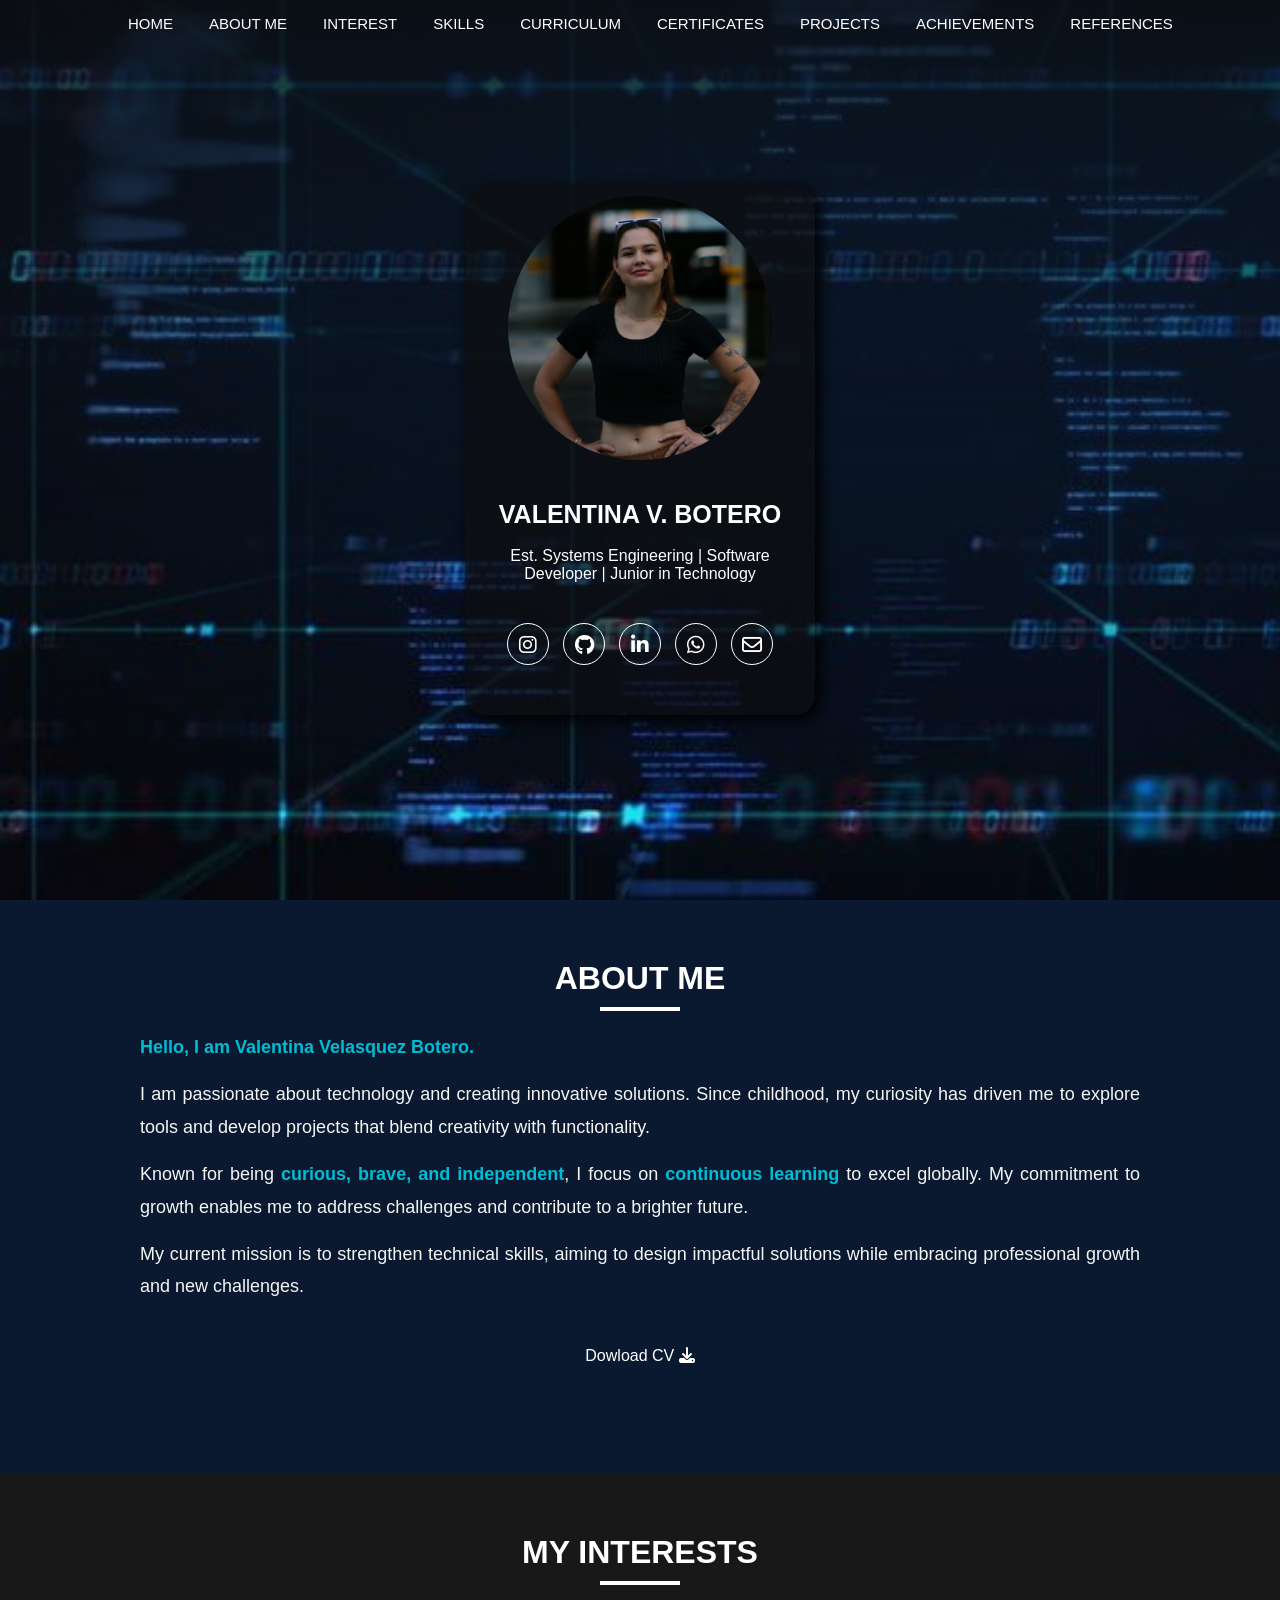
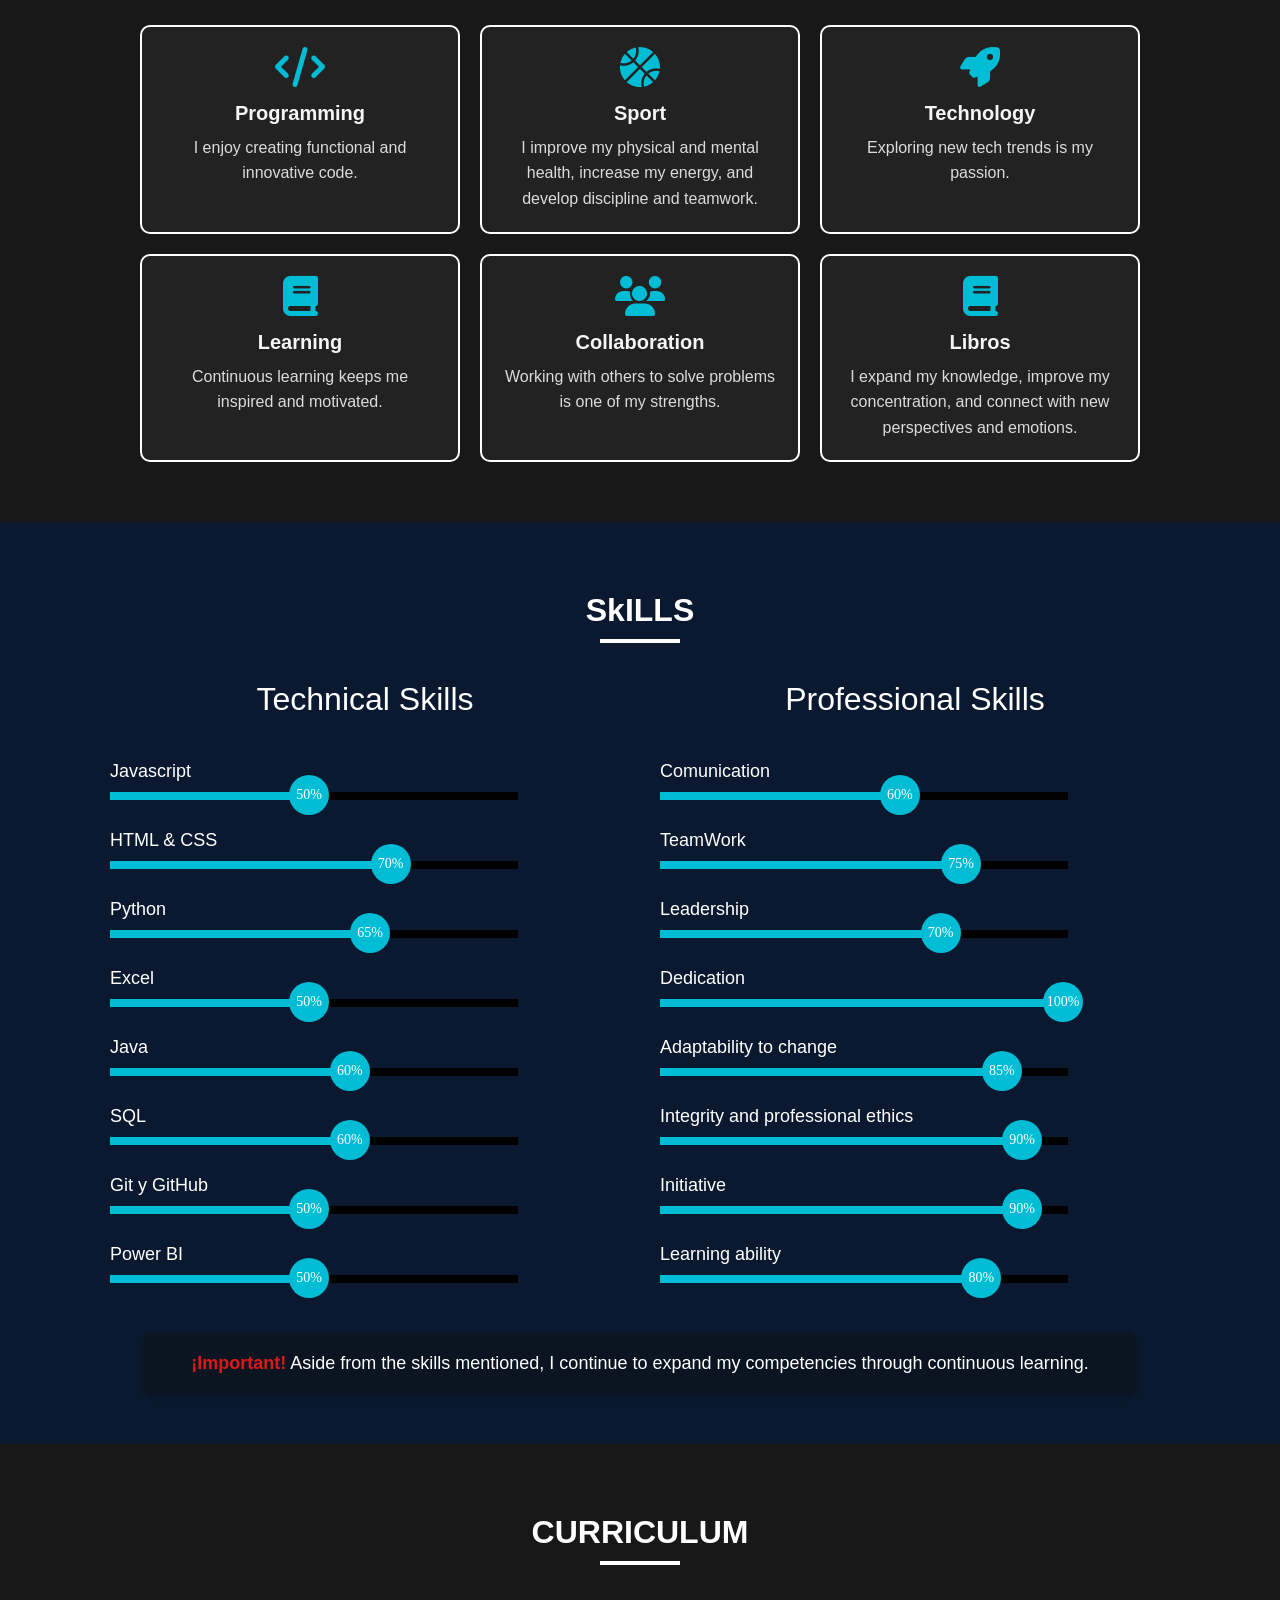
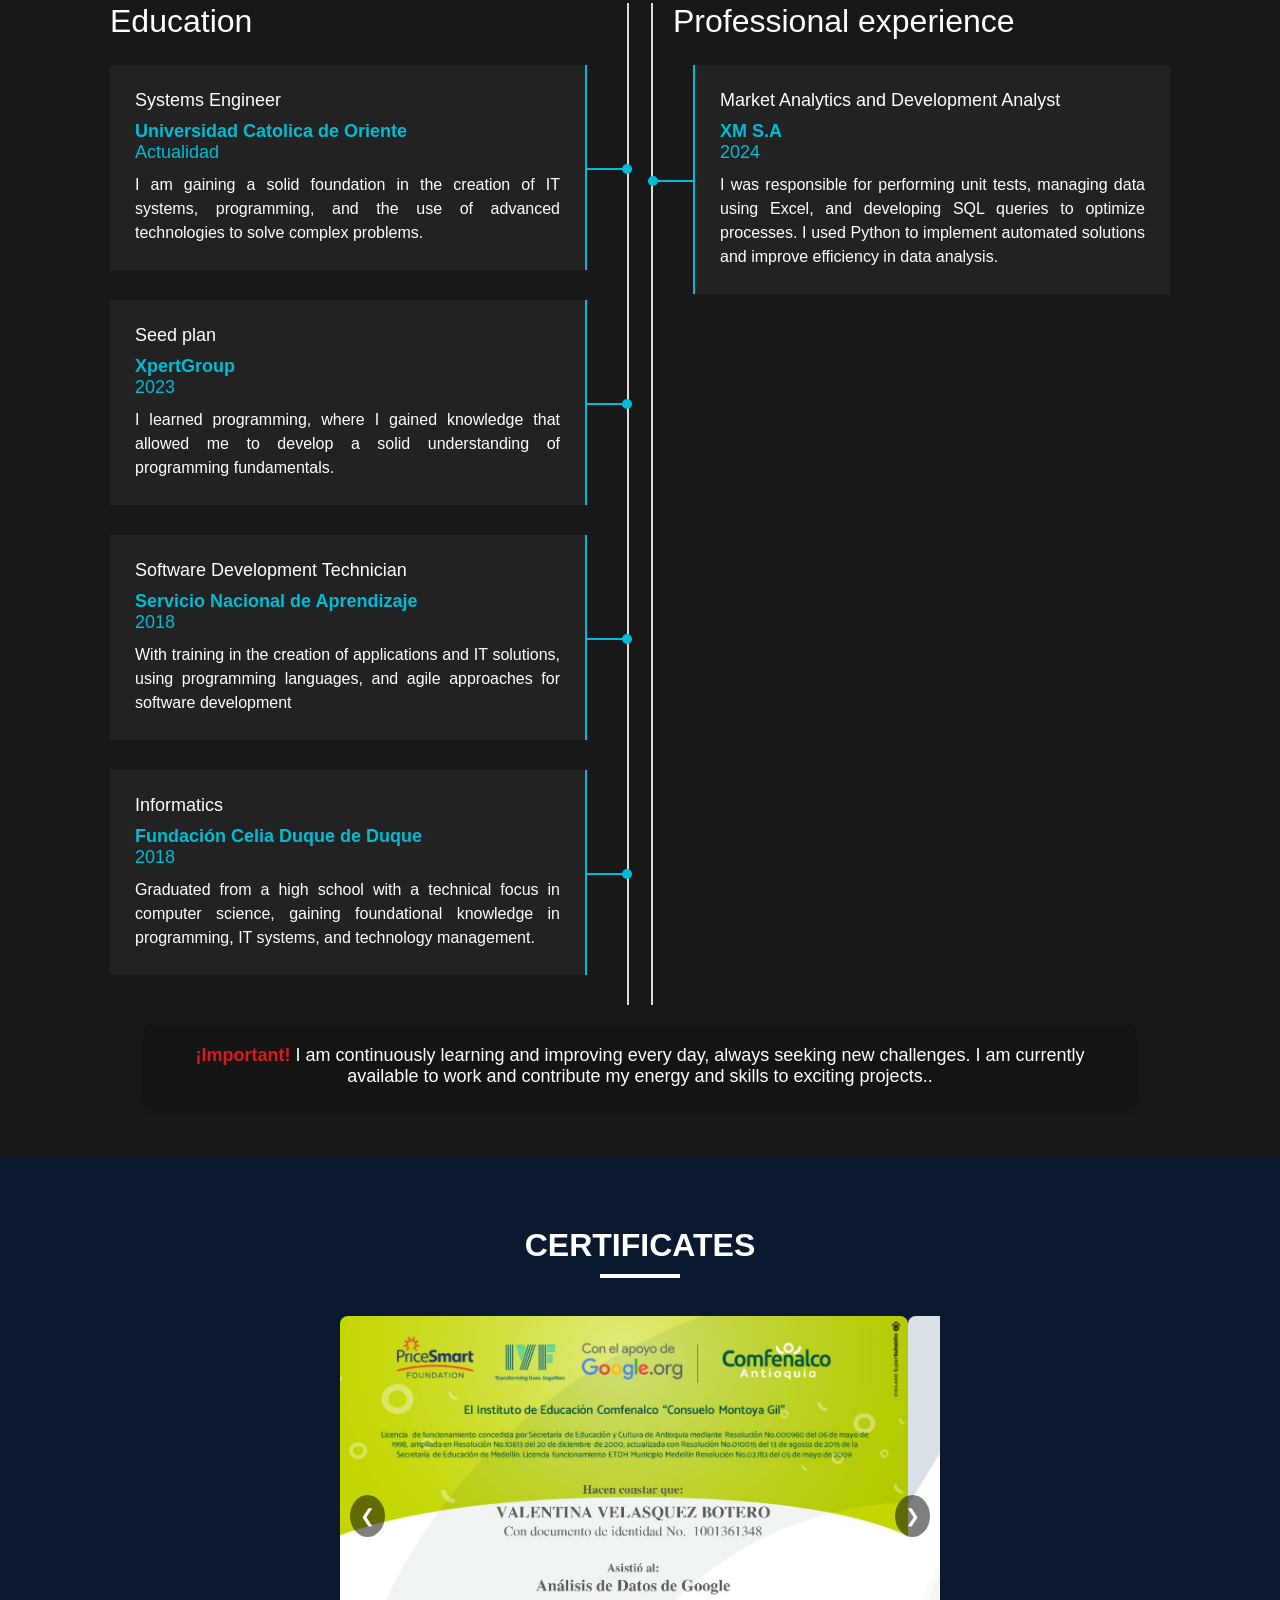
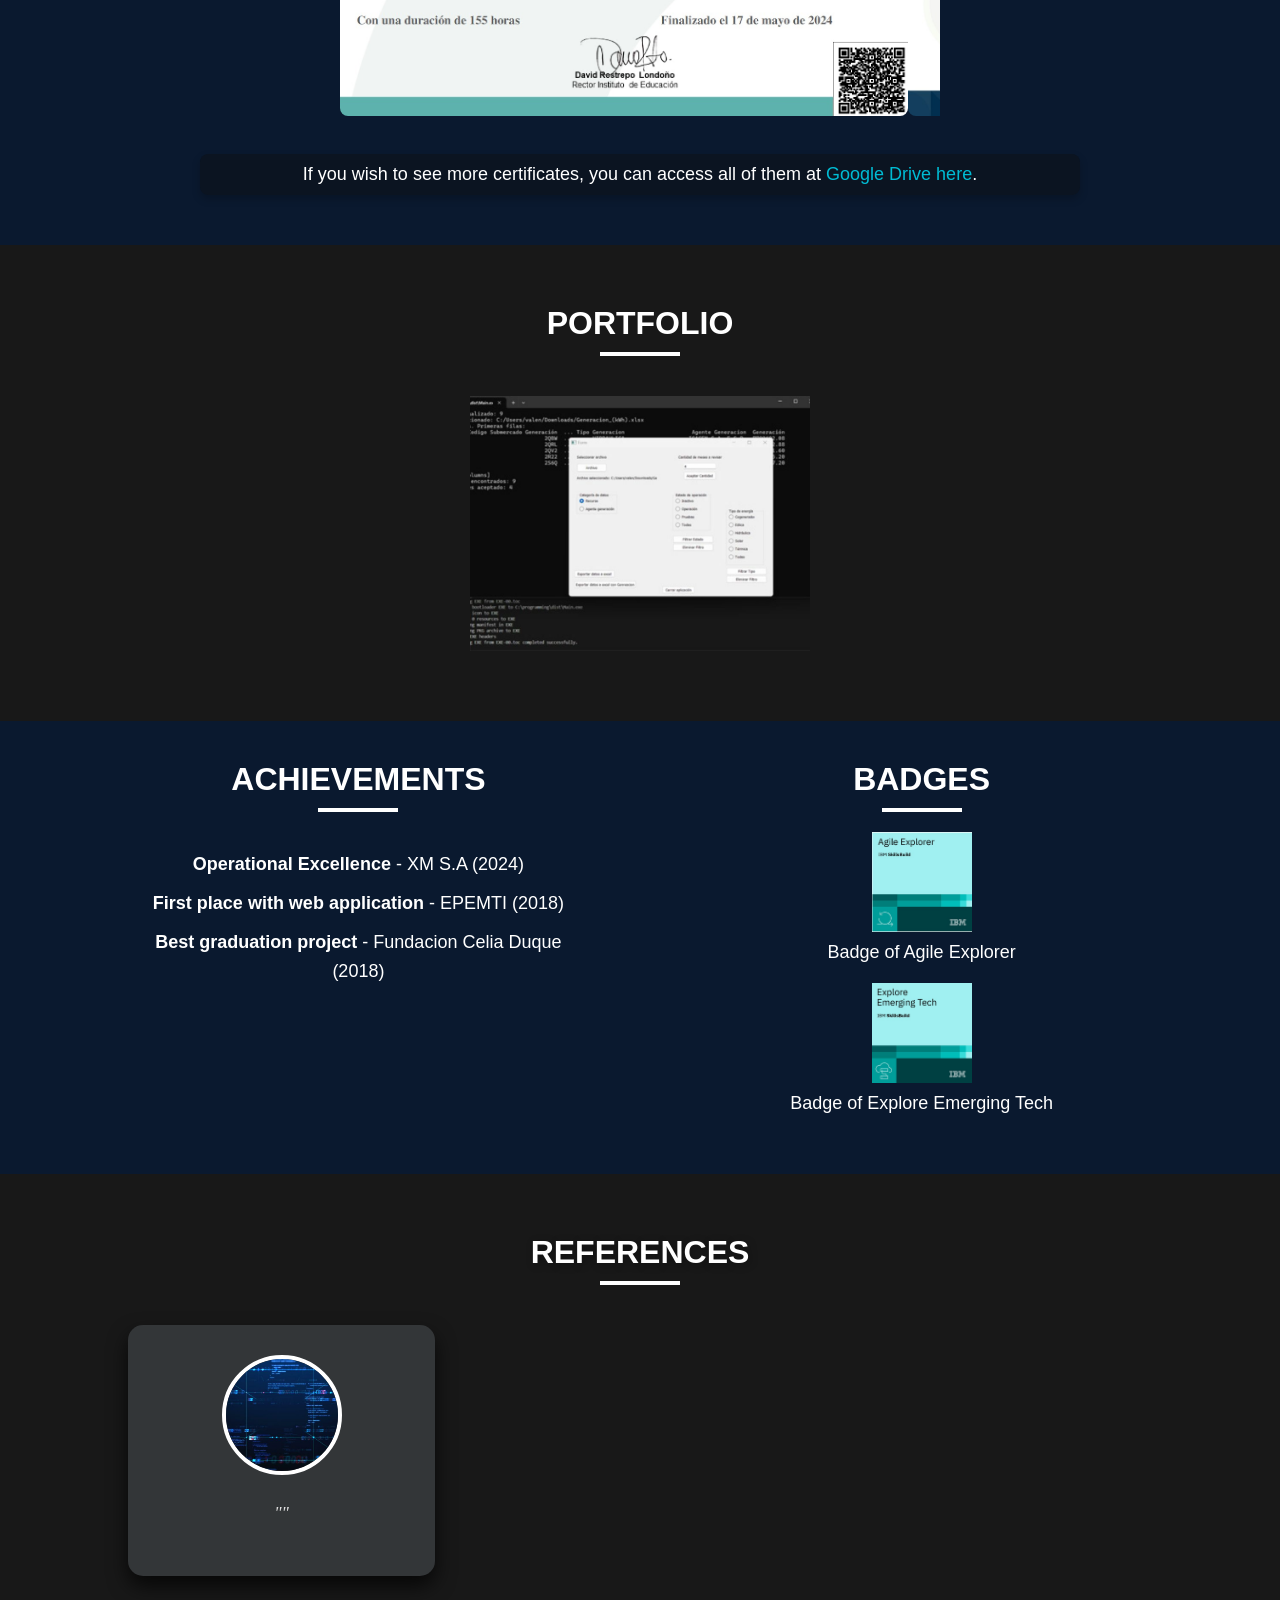
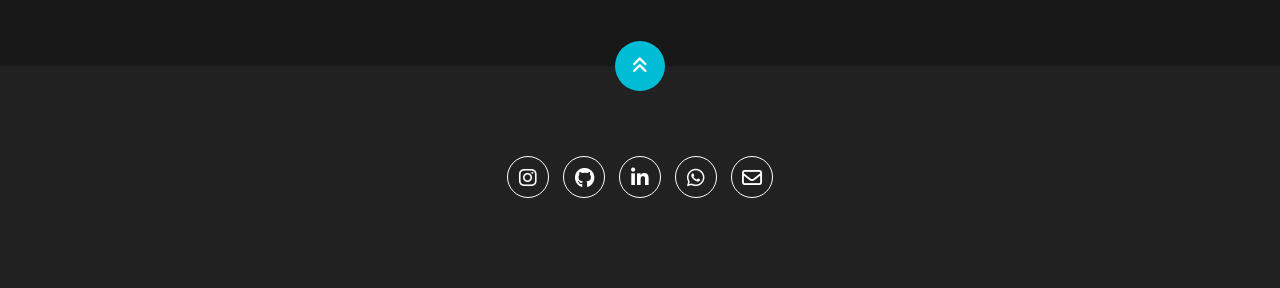
==== index.html @ f3084fe8 "Primer Portafolio" ====
<!DOCTYPE html>
<html lang="es">
<head>
    <meta charset="UTF-8">
    <meta http-equiv="X-UA-Compatible" content="IE=edge">
    <meta name="viewport" content="width=device-width, initial-scale=1.0">
    <link rel="stylesheet" href="https://cdnjs.cloudflare.com/ajax/libs/font-awesome/6.1.2/css/all.min.css" integrity="sha512-1sCRPdkRXhBV2PBLUdRb4tMg1w2YPf37qatUFeS7zlBy7jJI8Lf4VHwWfZZfpXtYSLy85pkm9GaYVYMfw5BC1A==" crossorigin="anonymous" referrerpolicy="no-referrer" />
    <title>Professional Portfolio</title>
    <link rel="icon" href="./img/icon.svg" type="image/x-icon">
    <link rel="stylesheet" href="estilo.css">
</head>
<body>
<!------------------------------------------------------------------------------------------>
<!-- MENU -->
    <div class="contenedor-header">
        <header>
            <nav id="nav">
                <ul>
                    <li><a href="#inicio" onclick="seleccionar()">HOME</a></li>
                    <li><a href="#sobremi" onclick="seleccionar()">ABOUT ME</a></li>
                    <li><a href="#intereses" onclick="seleccionar()">INTEREST</a></li>
                    <li><a href="#skills" onclick="seleccionar()">SKILLS</a></li>
                    <li><a href="#curriculum" onclick="seleccionar()">CURRICULUM</a></li>
                    <li><a href="#certificados" onclick="seleccionar()">CERTIFICATES</a></li>
                    <li><a href="#portfolio" onclick="seleccionar()">PROJECTS</a></li>
                    <li><a href="#logros" onclick="seleccionar()">ACHIEVEMENTS</a></li>
                    <li><a href="#referencias" onclick="seleccionar()">REFERENCES</a></li>
                </ul>
            </nav>
            <div class="nav-responsive" onclick="mostrarOcultarMenu()">
                <i class="fa-solid fa-bars"></i>
            </div>
        </header>
    </div>

<!---------------------------------------------------------------------------------------------->
    <!-- SECCION INICIO -->
    <section id="inicio" class="inicio">
        <div class="contenido-banner">
            <div class="contenedor-img">
                <img src="img/me.png" alt="">
            </div>
            <h1>VALENTINA V. BOTERO</h1>
            <br>
            <h2>Est. Systems Engineering | Software Developer | Junior in Technology</h2>
            <div class="redes">
                <a href="https://www.instagram.com/velasquezbotero4/"><i class="fa-brands fa-instagram"></i></a>
                <a href="https://github.com/valenbotero14"><i class="fa-brands fa-github"></i></a>
                <a href="https://www.linkedin.com/in/valentina-velasquez-botero-35636622a/"><i class="fa-brands fa-linkedin-in"></i></a>
                <a href="https://wa.me/573176759606?text=Hola,Tuuu."><i class="fa-brands fa-whatsapp"></i></a>
                <a href="https://mail.google.com/mail/?view=cm&fs=1&to=valentinavelazquez172@gmail.com"><i class="fa-regular fa-envelope"></i></a>
            </div>
        </div>
    </section>
<!-------------------------------------------------------------------------------------------------------------->
    <!-- SECCION SOBRE MI -->
    <section id="sobremi" class="sobremi">
        <div class="contenido-seccion">
            <h2>ABOUT ME</h2>
            <p><strong>Hello, I am Valentina Velasquez Botero.</strong></p>
            <p>
                I am passionate about technology and creating innovative solutions. Since childhood, my curiosity has driven me to explore tools and develop projects that blend creativity with functionality.
            </p>
            <p>
                Known for being <strong>curious, brave, and independent</strong>, I focus on <strong>continuous learning</strong> to excel globally. My commitment to growth enables me to address challenges and contribute to a brighter future.
            </p>
            <p>
                My current mission is to strengthen technical skills, aiming to design impactful solutions while embracing professional growth and new challenges.
            </p>
        </div>
        <br>
        <button onclick="downloadCV()">
            Dowload CV <i class="fa-solid fa-download"></i>
            <span class="overlay"></span>
        </button>
        </div>
    </section>
<!--------------------------------------------------------------------------------------------------->
<!-- SESION INTERESES -->

<section id="intereses" class="intereses">
    <div class="contenido-seccion">
        <h2>MY INTERESTS</h2>
        <div class="intereses-grid">
            <div class="interes">
                <i class="fa-solid fa-code"></i>
                <h3>Programming</h3>
                <p>I enjoy creating functional and innovative code.</p>
            </div>
            <div class="interes">
                <i class="fa-solid fa-basketball"></i>
                <h3>Sport</h3>
                <p>I improve my physical and mental health, increase my energy, and develop discipline and teamwork.</p>
            </div>
            <div class="interes">
                <i class="fa-solid fa-rocket"></i>
                <h3>Technology</h3>
                <p>Exploring new tech trends is my passion.</p>
            </div>
            <div class="interes">
                <i class="fa-solid fa-book"></i>
                <h3>Learning</h3>
                <p>Continuous learning keeps me inspired and motivated.</p>
            </div>
            <div class="interes">
                <i class="fa-solid fa-users"></i>
                <h3>Collaboration</h3>
                <p>Working with others to solve problems is one of my strengths.</p>
            </div>
            <div class="interes">
                <i class="fa-solid fa-book"></i>
                <h3>Libros</h3>
                <p>I expand my knowledge, improve my concentration, and connect with new perspectives and emotions.</p>
            </div>
        </div>
    </div>
</section>
<!--------------------------------------------------------------------------------------------------------->
    <!-- SECCION SKILLS -->
    <section class="skills" id="skills">
        <div class="contenido-seccion">
            <h2>SkILLS</h2>
            <div class="fila">
                <!-- Technical Skill -->
                <div class="col">
                    <br>
                    <h3>Technical Skills</h3>
                    <br>
                    <div class="skill">
                        <span>Javascript</span>
                        <div class="barra-skill">
                            <div class="progreso">
                                <span>50%</span>
                            </div>
                        </div>
                    </div>
                    <div class="skill">
                        <span>HTML & CSS</span>
                        <div class="barra-skill">
                            <div class="progreso">
                                <span>70%</span>
                            </div>
                        </div>
                    </div>
                    <div class="skill">
                        <span>Python</span>
                        <div class="barra-skill">
                            <div class="progreso">
                                <span>65%</span>
                            </div>
                        </div>
                    </div>
                    <div class="skill">
                        <span>Excel</span>
                        <div class="barra-skill">
                            <div class="progreso">
                                <span>50%</span>
                            </div>
                        </div>
                    </div>
                    <div class="skill">
                        <span>Java</span>
                        <div class="barra-skill">
                            <div class="progreso">
                                <span>60%</span>
                            </div>
                        </div>
                    </div>
                    <div class="skill">
                        <span>SQL</span>
                        <div class="barra-skill">
                            <div class="progreso">
                                <span>60%</span>
                            </div>
                        </div>
                    </div>
                    <div class="skill">
                        <span>Git y GitHub</span>
                        <div class="barra-skill">
                            <div class="progreso">
                                <span>50%</span>
                            </div>
                        </div>
                    </div>
                    <div class="skill">
                        <span>Power BI</span>
                        <div class="barra-skill">
                            <div class="progreso">
                                <span>50%</span>
                            </div>
                        </div>
                    </div>
                </div>

<!----------------------------------------------------------------------------------------->
                <!-- Professional Skills -->
                <div class="col">
                    <br>
                    <h3>Professional Skills</h3>
                    <br>
                    <div class="skill">
                        <span>Comunication</span>
                        <div class="barra-skill">
                            <div class="progreso">
                                <span>60%</span>
                            </div>
                        </div>
                    </div>
                    <div class="skill">
                        <span>TeamWork</span>
                        <div class="barra-skill">
                            <div class="progreso">
                                <span>75%</span>
                            </div>
                        </div>
                    </div>
                    <div class="skill">
                        <span>Leadership</span>
                        <div class="barra-skill">
                            <div class="progreso">
                                <span>70%</span>
                            </div>
                        </div>
                    </div>
                    <div class="skill">
                        <span>Dedication</span>
                        <div class="barra-skill">
                            <div class="progreso">
                                <span>100%</span>
                            </div>
                        </div>
                    </div>
                    <div class="skill">
                        <span>Adaptability to change</span>
                        <div class="barra-skill">
                            <div class="progreso">
                                <span>85%</span>
                            </div>
                        </div>
                    </div>
                    <div class="skill">
                        <span>Integrity and professional ethics</span>
                        <div class="barra-skill">
                            <div class="progreso">
                                <span>90%</span>
                            </div>
                        </div>
                    </div>
                    <div class="skill">
                        <span>Initiative</span>
                        <div class="barra-skill">
                            <div class="progreso">
                                <span>90%</span>
                            </div>
                        </div>
                    </div>
                    <div class="skill">
                        <span>Learning ability</span>
                        <div class="barra-skill">
                            <div class="progreso">
                                <span>80%</span>
                            </div>
                        </div>
                    </div>
                </div>
            </div>
        </div>
        <!-- Nota adicional -->
                    <div class="nota-adicional">
                        <p><strong style="color: rgb(218, 26, 26);">¡Important!</strong> Aside from the skills mentioned, I continue to expand my competencies through continuous learning.</p>
                    </div>
    </section>
<!--------------------------------------------------------------------------------------------------------------------------------->
    <!-- SECCION CURRICULUM -->
    <section id="curriculum" class="curriculum">
        <div class="contenido-seccion">
            <h2>CURRICULUM</h2>
            <br>
            <div class="fila">
                <div class="col izquierda">
                    <h3>Education</h3>
                    <div class="item izq">
                        <h4>Systems Engineer</h4>
                        <span class="casa">Universidad Catolica de Oriente</span>
                        <span class="fecha">Actualidad</span>
                        <p>I am gaining a solid foundation in the creation of IT systems, programming, and the use of advanced technologies to solve complex problems.</p>
                        <div class="conectori">
                            <div class="circuloi"></div>
                        </div>
                    </div>
                    <div class="item izq">
                        <h4>Seed plan</h4>
                        <span class="casa">XpertGroup</span>
                        <span class="fecha">2023</span>
                        <p>I learned programming, where I gained knowledge that allowed me to develop a solid understanding of programming fundamentals.</p>
                        <div class="conectori">
                            <div class="circuloi"></div>
                        </div>
                    </div>
                    <div class="item izq">
                        <h4>Software Development Technician</h4>
                        <span class="casa">Servicio Nacional de Aprendizaje</span>
                        <span class="fecha">2018</span>
                        <p>With training in the creation of applications and IT solutions, using programming languages, and agile approaches for software development</p>
                        <div class="conectori">
                            <div class="circuloi"></div>
                        </div>
                    </div>
                    <div class="item izq">
                        <h4>Informatics</h4>
                        <span class="casa">Fundación Celia Duque de Duque</span>
                        <span class="fecha">2018</span>
                        <p>Graduated from a high school with a technical focus in computer science, gaining foundational knowledge in programming, IT systems, and technology management.</p>
                        <div class="conectori">
                            <div class="circuloi"></div>
                        </div>
                    </div>
                </div>
<!--------------------------------------------------------------------------------------------------->
                <div class="col derecha">
                    <h3>Professional experience</h3>
                    <div class="item der">
                        <h4>Market Analytics and Development Analyst</h4>
                        <span class="casa">XM S.A</span>
                        <span class="fecha">2024</span>
                        <p>I was responsible for performing unit tests, managing data using Excel, and developing SQL queries to optimize processes. I used Python to implement automated solutions and improve efficiency in data analysis.</p>
                        <div class="conectord">
                            <div class="circulod"></div>
                        </div>
                    </div>
                    </div>
                </div>
            </div>
        </div>
        <div class="nota-adicional">
            <p><strong style="color: rgb(218, 26, 26);">¡Important!</strong> I am continuously learning and improving every day, always seeking new challenges. I am currently available to work and contribute my energy and skills to exciting projects..</p>
        </div>
    </section>
<!--------------------------------------------------------------------------------------------------------->
    <!-- SECCION CERTIFICATES-->
    <section id="certificados" class="certificados">
        <div class="contenido-seccion">
            <h2>CERTIFICATES</h2>
            <br>
            <div class="carrusel">
            <div class="imagenes">
                <img src="./certificates/certificado1.jpg" alt="Certificado 1" class="modal-trigger">
                <img src="./certificates/certificado10.jpg" alt="Certificado 2" class="modal-trigger">
                <img src="./certificates/certificado11.jpg" alt="Certificado 3" class="modal-trigger">
                <img src="./certificates/certificado12.jpg" alt="Certificado 4" class="modal-trigger">
                <img src="./certificates/certificado13.jpg" alt="Certificado 5" class="modal-trigger">
                <img src="./certificates/certificado14.jpg" alt="Certificado 6" class="modal-trigger">
                <img src="./certificates/certificado15.jpg" alt="Certificado 7" class="modal-trigger">
                <img src="./certificates/certificado16.jpg" alt="Certificado 8" class="modal-trigger">
                <img src="./certificates/certificado17.jpg" alt="Certificado 9" class="modal-trigger">
                <img src="./certificates/certificado18.jpg" alt="Certificado 10" class="modal-trigger">
                <img src="./certificates/certificado19.jpg" alt="Certificado 11" class="modal-trigger">
                <img src="./certificates/certificado20.jpg" alt="Certificado 12" class="modal-trigger">
                <img src="./certificates/certificado21.jpg" alt="Certificado 13" class="modal-trigger">
                <img src="./certificates/certificado23.jpg" alt="Certificado 14" class="modal-trigger">
                <img src="./certificates/certificado24.jpg" alt="Certificado 15" class="modal-trigger">
                <img src="./certificates/certificado25.jpg" alt="Certificado 16" class="modal-trigger">
                <img src="./certificates/certificado3.jpg" alt="Certificado 17" class="modal-trigger">
                <img src="./certificates/certificado34.jpg" alt="Certificado 18" class="modal-trigger">
                <img src="./certificates/certificado35.jpg" alt="Certificado 19" class="modal-trigger">
                <img src="./certificates/certificado36.jpg" alt="Certificado 20" class="modal-trigger">
                <img src="./certificates/certificado37.jpg" alt="Certificado 21" class="modal-trigger">
                <img src="./certificates/certificado38.jpg" alt="Certificado 22" class="modal-trigger">
                <img src="./certificates/certificado39.jpg" alt="Certificado 23" class="modal-trigger">
                <img src="./certificates/certificado40.jpg" alt="Certificado 24" class="modal-trigger">
                <img src="./certificates/certificado41.jpg" alt="Certificado 25" class="modal-trigger">
                <img src="./certificates/certificado42.jpg" alt="Certificado 26" class="modal-trigger">
                <img src="./certificates/certificado43.jpg" alt="Certificado 27" class="modal-trigger">
                <img src="./certificates/certificado44.jpg" alt="Certificado 28" class="modal-trigger">
                <img src="./certificates/certificado45.jpg" alt="Certificado 29" class="modal-trigger">
                <img src="./certificates/certificado46.jpg" alt="Certificado 30" class="modal-trigger">
            </div>
            <button class="prev">&#10094;</button>
            <button class="next">&#10095;</button>
            </div>
            <br>
            <!-- Nota adicional con enlace a OneDrive -->
                <p class="nota-adicional">
                    If you wish to see more certificates, you can access all of them at <a href="https://drive.google.com/drive/folders/1KzS3HnXKfmnEUpic2mvKahpuQXOpmr8-?usp=drive_link" target="_blank">Google Drive here</a>.
                </p>

        </section>

        <div id="modal" class="modal">
            <span id="close-btn" class="close-btn">&#10005;</span>
            <img id="modal-img" src="" alt="Imagen ampliada">
        </div>
        </section>
<!------------------------------------------------------------------------------------------------------>
<!-- SECCION PORTFOLIO -->
<section id="portfolio" class="portfolio">
    <div class="contenido-seccion">
        <h2>PORTFOLIO</h2>
        <div class="galeria">
            <div class="proyecto">
                <img src="./img/imagen1.jpg" alt="">
                <div class="overlay">
                    <h3>Technical test</h3><br>
                    <p>I used various tools to achieve optimal results.</p>
                    <br>
                    <div class="enlace">
                        <a href="https://github.com/valenbotero14/Prueba-Tecnica" target="_blank">
                            <i class="fa fa-code"></i>
                        </a>
                    </div>
                </div>
            </div>
        </div>
    </div>
</section>
<!--------------------------------------------------------------------------------------------------->
    <!-- SECCION LOGROS-->
    <section id="logros" class="logros">
            <div class="logros-container">
                <!-- Columna de logros -->
                <div class="logros-lista">
                    <h2>ACHIEVEMENTS</h2><br>
                    <ul>
                        <li><strong>Operational Excellence</strong> - XM S.A (2024)</li>
                        <li><strong>First place with web application</strong> - EPEMTI (2018)</li>
                        <li><strong>Best graduation project</strong> - Fundacion Celia Duque (2018)</li>
                    </ul>
                </div>
                <!-- Columna de insignias -->
                <div class="insignias">
                    <h2>BADGES</h2>
                    <div class="insignia">
                        <img src="./badges/imagen1.jpg" alt="Insignia 1">
                        <p>Badge of Agile Explorer</p>
                    </div>
                    <div class="insignia">
                        <img src="./badges/imagen2.jpg" alt="Insignia 2">
                        <p>Badge of Explore Emerging Tech</p>
                    </div>
                </div>
            </div>
    </section>
<!----------------------------------------------------------------------------------------->
<!----SECCION REFERENCIAS-->
<section id="referencias" class="referencias">
    <div class="referencias-container">
        <h2>REFERENCES</h2>
        <div class="referencias-lista">
            <div class="referencia">
                <img src="./img/fondo.jpg" alt="Foto de Referencia 1">
                <blockquote>
                    ""
                </blockquote>
                <p class="nombre"></p>
                <p class="cargo"></p>
            </div>
        </div>
    </div>
</section>
<!----------------------------------------------->
<!--SECCION FOOTER-->

<footer>
    <a href="#inicio" class="arriba">
        <i class="fa-solid fa-angles-up"></i>
    </a>
    <div class="redes">
        <a href="https://www.instagram.com/velasquezbotero4/"><i class="fa-brands fa-instagram"></i></a>
        <a href="https://github.com/valenbotero14"><i class="fa-brands fa-github"></i></a>
        <a href="https://www.linkedin.com/in/valentina-velasquez-botero-35636622a/"><i class="fa-brands fa-linkedin-in"></i></a>
        <a href="https://wa.me/573176759606?text=Hola,Tuuu."><i class="fa-brands fa-whatsapp"></i></a>
        <a href="https://mail.google.com/mail/?view=cm&fs=1&to=valentinavelazquez172@gmail.com"><i class="fa-regular fa-envelope"></i></a>
    </div>
</footer>

    <script src="script.js"></script>
</body>
</html>
---- estilo.css ----
*{
    box-sizing: border-box;
    margin: 0;
    padding: 0;
}
html{
    scroll-behavior: smooth;
}

/*--------------------------------------------------------------*/
/* MENU */

.contenedor-header {
    width: 100%;
    top: 0;
    left: 0;
    z-index: 99;
    font-family: 'Montserrat', sans-serif;
    font-size: 15px;
    position: fixed;
    background: rgba(244, 243, 243, 0);
    color: #fff;
    transition: background 0.3s;
}

.contenedor-header.scrolled {
    background: rgba(0, 0, 0, 0.8);
}

.contenedor-header header{
    max-width: 1100px;
    margin: auto;
    display: flex;
    justify-content: space-between;
    align-items: center;
    padding: 15px 20px;


}

.contenedor-header header ul{
    display: flex;
    list-style: none;
}
.contenedor-header header nav ul li a{
    color: #fff;
    margin: 0 15px;
    padding: 3px;
    transition: .5s;
    text-decoration: none;
    white-space: nowrap;

}
.contenedor-header header nav ul li a:hover{
    color: #BBBBBB;
}

.nav-responsive{
    background-color: #BBBBBB;
    color: #000;
    padding: 5px 10px;
    border-radius: 5px;
    cursor: pointer;
    display: none;
    position: relative;
    left: 390px;
}

/*---------------------------------------------------------------------*/

/* SECCION INICIO*/
.inicio{
    background: linear-gradient(to top, rgba(146, 144, 144, 0), rgba(11, 11, 11, 0.867)),
    url(img/fondo.jpg);
    background-size: cover;
    height: 100vh;
    color: #fff;
    display: flex;
    align-items: center;
}

.inicio .contenido-banner{
    padding: 10px;
    background-color: rgba(14, 13, 13, 0.638);
    max-width: 350px;
    margin: auto;
    text-align: center;
    border-radius: 20px;
    box-shadow: 5px 5px 15px rgba(0, 0, 0, 1.0);
}

.inicio .contenido-banner img{
    margin-top: 40px;
    display: block;
    width: 80%;
    margin: auto;
    border-radius: 100%;
}

.inicio .contenido-banner h1{
    margin-top: 40px;
    font-size: 25px;
    font-family: 'Montserrat', sans-serif;

}

.inicio .contenido-banner h2{
    font-size: 16px;
    font-weight: normal;
    font-family: 'Roboto', sans-serif;
    text-align: center;
}
.inicio .contenido-banner .redes a{
    color: #fff;
    display: inline-block;
    text-decoration: none;
    border: 1px solid #fff;
    border-radius: 100%;
    width: 42px;
    height: 42px;
    line-height: 42px;
    margin: 40px 5px;
    font-size: 20px;
    transition: .3s;
}

.inicio .contenido-banner .redes a:hover{
    background-color: #bbbbbb5b;
    color:#000
}

/*---------------------------------------------------*/
/*SESION SOBRE MI */

.sobremi {
    background-color: #0a192f;
    color: #f5f5f5;
    padding: 60px 20px;
    font-family: 'Roboto', sans-serif;
}

.sobremi .contenido-seccion {
    max-width: 1000px;
    margin: auto;
    text-align: center;
    animation: fadeIn 1.5s ease-in-out;
}

.sobremi h2 {
    font-size: 32px;
    font-family: 'Montserrat', sans-serif;
    color: #fff; 
    margin-bottom: 20px;
    position: relative;
}

.sobremi h2::after {
    content: '';
    width: 80px;
    height: 4px;
    background: #fff;
    display: block;
    margin: 10px auto 0;
}

.sobremi .contenido-seccion p {
    font-size: 18px;
    line-height: 1.8;
    margin-bottom: 15px;
    text-align: justify;
}

.sobremi .contenido-seccion p strong {
    color:  #00bcd4 ;
}

@keyframes fadeIn {
    from {
        opacity: 0;
        transform: translateY(20px);
    }
    to {
        opacity: 1;
        transform: translateY(0);
    }
}

.sobremi button{
    cursor: pointer;
    background-color: transparent;
    width: fit-content;
    display: block;
    margin: 20px auto;
    padding: 10px 22px;
    font-size: 16px;
    color: #fff;
    position: relative;
    z-index: 10;

}
.sobremi button .overlay{
    position: absolute;
    top: 0;
    left: 0;
    width: 0;
    height: 100%;
    z-index: -1;
    transition: 1s;
}
.sobremi button:hover .overlay{
    width: 100%;
    background-color: #bbbbbb5b;
    color: #000;

}
/*---------------------------------------------------------------------------*/
/*SESION INTERESES*/

.intereses {
    background-color: #181818; 
    padding: 60px 20px;
    font-family: 'Roboto', sans-serif;
}

.intereses .contenido-seccion {
    max-width: 1000px;
    margin: auto;
    text-align: center;
}

.intereses h2 {
    font-size: 32px;
    font-family: 'Montserrat', sans-serif;
    color: #fff;
    margin-bottom: 30px;
    position: relative;
}

.intereses h2::after {
    content: '';
    width: 80px;
    height: 4px;
    background: #fff;
    display: block;
    margin: 10px auto 0;
}

.intereses-grid {
    display: grid;
    grid-template-columns: repeat(auto-fit, minmax(250px, 1fr));
    gap: 20px;
    margin-top: 40px;
}

.interes {
    background-color: #222222;
    border: 2px solid #fff;
    border-radius: 10px;
    padding: 20px;
    text-align: center;
    transition: transform 0.3s, box-shadow 0.3s;
}

.interes:hover {
    transform: translateY(-10px);
    box-shadow: 0 10px 20px rgba(0, 0, 0, 0.5);
}

.interes i {
    font-size: 40px;
    color: #00bcd4 ;
    margin-bottom: 15px;
}

.interes h3 {
    font-size: 20px;
    margin-bottom: 10px;
    color: #f5f5f5;
}

.interes p {
    font-size: 16px;
    line-height: 1.6;
    color: #dcdcdc;
}

@media (max-width: 768px) {
    .intereses-grid {
        grid-template-columns: 1fr 1fr;
    }
}

@media (max-width: 480px) {
    .intereses-grid {
        grid-template-columns: 1fr;
    }
}

/*-----------------------------------------------*/
/* SECCION SKILLS */

.skills{
    background-color: #0a192f;
    color: #fff;
    padding: 50px 20px;
}

.skills .contenido-seccion{
    max-width: 1100px;
    margin: auto;
}

.skills h2{
    font-size: 32px;
    font-family: 'Montserrat', sans-serif;
    text-align: center;
    padding: 20px 0;

}

.skills h2::after {
    content: '';
    width: 80px;
    height: 4px;
    background: #fff;
    display: block;
    margin: 10px auto 0;
}

.skills .fila{
    display: flex;
}

.skills .fila .col{
    width: 50%;
    padding: 0 20px;
}

.skills .fila .col h3{
    font-size: 32px;
    font-family: 'Montserrat', sans-serif;
    margin-bottom: 25px;
    text-align: center;
    font-weight: normal;
}

.skills .skill > span{
    font-weight: bold;
    display: block;
    margin-bottom: 10px;
    font-size: 18px;
    font-family: 'Robot', sans-serif;
    font-weight: normal;
}

.skills .skill .barra-skill{
    height: 8px;
    width: 80%;
    background-color: #000;
    position: relative;
    margin-bottom: 30px;
}
.skills .skill .progreso{
    background-color: #00bcd4;
    position: absolute;
    top: 0;
    left: 0;
    height: 8px;
}
.skills .skill .barra-skill span{
    position: absolute;
    height: 40px;
    width: 40px;
    background-color: #00bcd4;
    border-radius: 50px;
    line-height: 40px;
    text-align: center;
    top: -17px;
    right: -15px;
    font-size: 14px;
}

.skills .skill .javascript{
    width: 0%;
    animation: 2s javascript forwards;
}
@keyframes javascript {
    0%{width: 0%;}
    100%{width: 50%;}
}

.skills .skill .htmlcss{
    width: 0%;
    animation: 2s htmlcss forwards;
}
@keyframes htmlcss {
    0%{width: 0%;}
    100%{width: 70%;}
}

.skills .skill .python{
    width: 0%;
    animation: 2s python forwards;
}
@keyframes python {
    0%{width: 0%;}
    100%{width: 65%;}
}

.skills .skill .excel{
    width: 0%;
    animation: 2s excel forwards;
}
@keyframes excel {
    0%{width: 0%;}
    100%{width: 50%;}
}

.skills .skill .java{
    width: 0%;
    animation: 2s java forwards;
}
@keyframes java {
    0%{width: 0%;}
    100%{width: 60%;}
}

.skills .skill .sql{
    width: 0%;
    animation: 2s sql forwards;
}
@keyframes sql {
    0%{width: 0%;}
    100%{width: 60%;}
}

.skills .skill .gitgithub{
    width: 0%;
    animation: 2s gitgithub forwards;
}
@keyframes gitgithub {
    0%{width: 0%;}
    100%{width: 50%;}
}

.skills .skill .powerbi{
    width: 0%;
    animation: 2s powerbi forwards;
}
@keyframes powerbi {
    0%{width: 0%;}
    100%{width: 50%;}
}

.skills .skill .comunication{
    width: 0%;
    animation: 2s comunication forwards;
}
@keyframes comunication {
    0%{width: 0%;}
    100%{width: 60%;}
}

.skills .skill .teamwork{
    width: 0%;
    animation: 2s teamwork forwards;
}
@keyframes teamwork {
    0%{width: 0%;}
    100%{width: 75%;}
}

.skills .skill .leadership{
    width: 0%;
    animation: 2s leadership forwards;
}
@keyframes leadership {
    0%{width: 0%;}
    100%{width: 70%;}
}

.skills .skill .dedication{
    width: 0%;
    animation: 2s dedication forwards;
}
@keyframes dedication{
    0%{width: 0%;}
    100%{width: 100%;}
}

.skills .skill .adaptabilitytochange{
    width: 0%;
    animation: 2s adaptabilitytochange forwards;
}
@keyframes adaptabilitytochange{
    0%{width: 0%;}
    100%{width: 85%;}
}

.skills .skill .integrityandprofessionalethics{
    width: 0%;
    animation: 2s integrityandprofessionalethics forwards;
}
@keyframes integrityandprofessionalethics{
    0%{width: 0%;}
    100%{width: 90%;}
}

.skills .skill .initiative{
    width: 0%;
    animation: 2s initiative forwards;
}
@keyframes initiative {
    0%{width: 0%;}
    100%{width: 90%;}
}

.skills .skill .learningability{
    width: 0%;
    animation: 2s learningability forwards;
}
@keyframes learningability{
    0%{width: 0%;}
    100%{width: 80%;}
}

.nota-adicional {
    margin-top: 30px;
    padding: 10px;
    background-color: #0f0e0e65;
    color: #fff; 
    border-radius: 8px;
    font-size: 18px;
    font-weight: bold;
    box-shadow: 0 4px 8px rgba(0, 0, 0, 0.2); 
    text-align: center;
    animation: bounce 1s ease-in-out infinite;
    width: 80%;
    align-items: center;
    margin-left: auto; margin-right: auto;
    font-weight: normal;

}

@keyframes bounce {
    0%, 20%, 50%, 80%, 100% {
        transform: translateY(0);
    }
    40% {
        transform: translateY(-10px);
    }
    60% {
        transform: translateY(-5px);
    }
}

.nota-adicional p {
    margin: 0;
    padding: 10px;
    color: #fff;
    font-size: 18px;
    font-family: 'Robot', sans-serif;
}

/*-----------------------------------------------------------*/
/* SECCION CURRICULUM */

.curriculum{
    background-color: #181818;
    color: #fff;
    padding: 50px 20px;
}
.curriculum .contenido-seccion{
    max-width: 1100px;
    margin: auto;
}

.curriculum h2{
    font-size: 32px;
    font-family: 'Montserrat', sans-serif;
    text-align: center;
    padding: 20px 0;

}

.curriculum h2::after {
    content: '';
    width: 80px;
    height: 4px;
    background: #fff;
    display: block;
    margin: 10px auto 0;
}

.curriculum .fila{
    display: flex;
    justify-content: space-between;
}

.curriculum .fila .col{
    width: 49%;
    padding: 0 20px;
}

.curriculum .fila .col h3{
    font-size: 32px;
    font-family: 'Montserrat', sans-serif;
    margin-bottom: 25px;
    font-weight: normal;
}

.curriculum .fila .izquierda{
    border-right: 2px solid #dcdcdc;
}

.curriculum .fila .derecha{
    border-left: 2px solid #dcdcdc;
}

.curriculum .fila .item{
    padding: 25px;
    margin-bottom: 30px;
    background-color: #222222;
    position: relative;
}

.curriculum .fila .item h4{
    font-size: 18px;
    font-family: 'Robot', sans-serif;
    margin-bottom: 10px;
    font-weight: normal;
}

.curriculum .fila .item .casa{
    color: #00bcd4;
    font-size: 22px;
    font-weight: bold;
    display: block;
    font-size: 18px;
    font-family: 'Robot', sans-serif;
}
.curriculum .fila .item .fecha{
    display: block;
    color: #00bcd4;
    margin-bottom: 10px;
    font-size: 18px;
    font-family: 'Robot', sans-serif;
}

.curriculum .fila .item p{
    line-height: 24px;
    text-align: justify;
    font-family: 'Robot', sans-serif;
}
.curriculum .fila .izq{
    border-right: 2px solid #00bcd4;
    margin-right: 20px;
}
.curriculum .fila .der{
    border-left: 2px solid #00bcd4;
    margin-left: 20px;
}
.curriculum .fila .item .conectori{
    height: 2px;
    background-color: #00bcd4;
    width: 47px;
    position: absolute;
    top: 50%;
    right: -47px;
    z-index: 5;
}
.curriculum .fila .item .conectori .circuloi{
    display: block;
    height: 10px;
    width: 10px;
    border-radius: 50%;
    background-color: #00bcd4;
    float: right;
    position: relative;
    bottom: 4px;
}
.curriculum .fila .item .conectord{
    height: 2px;
    background-color: #00bcd4;
    width: 47px;
    position: absolute;
    top: 50%;
    left: -47px;
    z-index: 5;
}
.curriculum .fila .item .conectord .circulod{
    display: block;
    height: 10px;
    width: 10px;
    border-radius: 50%;
    background-color: #00bcd4;
    float: left;
    position: relative;
    bottom: 4px;
}
/*---------------------------------------------------------------------*/
.certificados {
    background-color: #0a192f;
    color: #fff;
    padding: 50px 20px;
}
.certificados .contenido-seccion{
    max-width: 1100px;
    margin: auto;
}

.certificados h2{
    font-size: 32px;
    font-family: 'Montserrat', sans-serif;
    text-align: center;
    padding: 20px 0;

}

.certificados h2::after {
    content: '';
    width: 80px;
    height: 4px;
    background: #fff;
    display: block;
    margin: 10px auto 0;
}

.carrusel {
    position: relative;
    width: 90%;
    max-width: 600px;
    margin: auto;
    overflow: hidden;
}

.imagenes {
    display: flex;
    transition: transform 0.3s ease;
    width: 100%;
}

.imagenes img {
    width: 100%;
    max-height: 400px;
    object-fit: cover;
    border-radius: 8px;
    cursor: pointer;
}

button {
    position: absolute;
    top: 50%;
    transform: translateY(-50%);
    background-color: rgba(0, 0, 0, 0.5);
    color: white;
    border: none;
    padding: 10px;
    cursor: pointer;
    font-size: 18px;
    border-radius: 50%;
}

button.prev {
    left: 10px;
}

button.next {
    right: 10px;
}

.modal {
    display: none;
    position: fixed;
    z-index: 1;
    left: 0;
    top: 0;
    width: 100%;
    height: 100%;
    background-color: rgba(0, 0, 0, 0.7);
    justify-content: center;
    align-items: center;
}

.modal img {
    max-width: 80%;
    max-height: 80%;
    border-radius: 8px;
}

.close-btn {
    position: absolute;
    top: 20px;
    right: 20px;
    font-size: 40px;
    color: red;
    cursor: pointer;
}

.nota-adicional {
    margin-top: 20px;
    font-size: 18px;
    color: #fff;
    font-family: 'Roboto', sans-serif;
    text-align: center;
}

.nota-adicional a {
    color: #00bcd4;
    text-decoration: none;
}

.nota-adicional a:hover {
    text-decoration: underline;
}

/*----------------------------------------------------------*/
.portfolio {
    background-color: #181818;
    padding: 60px 20px;
    font-family: 'Roboto', sans-serif;
}

.portfolio .contenido-seccion {
    max-width: 1000px;
    margin: auto;
    text-align: center;
}

.portfolio h2 {
    font-size: 32px;
    font-family: 'Montserrat', sans-serif;
    color: #fff;
    margin-bottom: 30px;
    position: relative;
}

.portfolio h2::after {
    content: '';
    width: 80px;
    height: 4px;
    background: #fff;
    display: block;
    margin: 10px auto 0;
}
.portfolio .galeria{
    display: flex;
    flex-wrap: wrap;
    justify-content: space-around;
}
.portfolio .galeria .proyecto{
    position: relative;
    max-width: 340px;
    height: fit-content;
    margin: 10px;
    cursor: pointer;
}
.portfolio .galeria .proyecto img{
    width: 100%;
    display: block;
}
.portfolio .galeria .proyecto .overlay{
    position: absolute;
    top: 0;
    width: 100%;
    height: 100%;
    text-align: center;
    background: linear-gradient(rgba(27, 28, 28, 0.733), rgb(31, 31, 31));
    display: flex;
    flex-direction: column;
    justify-content: center;
    transition: 1s;
    font-size: 15px;
    letter-spacing: 3px;
    font-family: 'Roboto', sans-serif;
    opacity: 0;
    color:#fff;
}
.portfolio .galeria .proyecto .overlay h3{
    margin-bottom: 20px;
    transition: 1s;
}
.portfolio .galeria .proyecto .overlay:hover{
    opacity: 1;
}
.portfolio .galeria .proyecto .overlay:hover h3{
    margin-bottom: 0px;
}

.enlace {
    display: flex;
    justify-content: center;
    gap: 15px;
    margin-top: 10px;

}

.enlace a {
    text-decoration: none;
    color: #fff;
    font-size: 28px;
    transition: color 0.3s ease, transform 0.2s ease;
    margin-right: 220px;
}

.enlace a:hover {
    color: #bbbbbb5b;
    transform: scale(1.1);
}

.enlace i {
    display: block;
}

/*----------------------------------------------------------------------*/
/* SECCION LOGROS */


.logros {
    display: flex;
    justify-content: center;
    padding: 40px 0;
    background-color: #0a192f;

}

.logros-container {
    width: 80%;
    display: flex;
    justify-content: space-between;
    flex-wrap: wrap;
}

.logros-lista {
    width: 45%;
    animation: slideInLeft 1s ease-out;
}

.logros-lista h2, .insignias h2 {
    font-size: 32px;
    color: #fff;
    margin-bottom: 20px;
    text-align: center;
    transition: color 0.3s ease;
    font-family: 'Montserrat', sans-serif;
}

.logros h2::after {
    content: '';
    width: 80px;
    height: 4px;
    background: #fff;
    display: block;
    margin: 10px auto 0;
}
.logros-lista h2:hover {
    color: #00bcd4;
}

.logros-lista ul {
    list-style-type: none;
    padding: 0;
    font-size: 18px;
    line-height: 1.6;
    text-align: center;
    font-family: 'Roboto', sans-serif;
}

.logros-lista li {
    margin-bottom: 10px;
    color: #fff;
    transition: color 0.3s ease;
}

.logros-lista li:hover {
    color: #6285aab4;
    cursor: pointer;
}

.insignias {
    width: 45%;
    animation: slideInRight 1s ease-out;
}

.insignia {
    display: flex;
    flex-direction: column;
    align-items: center;
    margin-bottom: 20px;
    transform: scale(1);
    transition: transform 0.3s ease, box-shadow 0.3s ease;
}

.insignia:hover {
    transform: scale(1.1);
    box-shadow: 0px 10px 20px rgba(106, 141, 177, 0.3);
}

.insignia img {
    width: 100px;
    height: 100px;
    margin-bottom: 10px;
    transition: transform 0.3s ease;
}

.insignia img:hover {
    transform: rotate(13deg);
}

.insignia p {
    font-size: 18px;
    color: #fff;
    transition: color 0.3s ease;
    font-family: 'Roboto', sans-serif;
}

.insignia p:hover {
    color: #007BFF; 
}

@keyframes slideInLeft {
    from {
        transform: translateX(-100%);
        opacity: 0;
    }
    to {
        transform: translateX(0);
        opacity: 1;
    }
}

@keyframes slideInRight {
    from {
        transform: translateX(100%);
        opacity: 0;
    }
    to {
        transform: translateX(0);
        opacity: 1;
    }
}

@media (max-width: 768px) {
    .logros-container {
        flex-direction: column;
        align-items: center;
    }

    .logros-lista, .insignias {
        width: 100%;
        margin-bottom: 20px;
    }
}
/*---------------------------------------------------------*
/* SECCION REFERENCIAS */

.referencias {
    background-color: #181818;
    padding: 60px 0;
    display: flex;
    justify-content: center;
}

.referencias-container {
    width: 80%;
    max-width: 1200px;
    text-align: center;
}

.referencias h2 {
    font-size: 32px;
    color: #fff;
    margin-bottom: 40px;
    font-weight: bold;
    text-shadow: 2px 2px 8px rgba(0, 0, 0, 0.3);
    font-family: 'Montserrat', sans-serif;
}

.referencias h2::after {
    content: '';
    width: 80px;
    height: 4px;
    background: #fff;
    display: block;
    margin: 10px auto 0;
}

.referencias-lista {
    display: flex;
    justify-content: space-between;
    flex-wrap: wrap;
    opacity: 0;
    animation: fadeIn 1s forwards;
}

.referencia {
    background-color: #333638; 
    border-radius: 15px;
    width: 30%;
    padding: 30px;
    margin-bottom: 30px;
    box-shadow: 0 10px 20px rgba(0, 0, 0, 0.715);
    transform: translateY(30px); 
    opacity: 0; 
    transition: transform 0.3s ease, box-shadow 0.3s ease;
    animation: slideUp 1s forwards;
    position: relative;
}

.referencia:nth-child(1) {
    animation-delay: 0.2s;
}

.referencia:nth-child(2) {
    animation-delay: 0.4s;
}

.referencia:nth-child(3) {
    animation-delay: 0.6s;
}

.referencia:hover {
    transform: scale(1.05); 
    box-shadow: 0 15px 30px rgba(0, 0, 0, 0.3);
}

.referencia img {
    width: 120px;
    height: 120px;
    border-radius: 50%;
    margin-bottom: 20px;
    object-fit: cover;
    transition: transform 0.3s ease, box-shadow 0.3s ease;
    border: 4px solid #fff; 
}

.referencia img:hover {
    transform: scale(1.2); 
    box-shadow: 0 0 20px rgba(105, 150, 255, 0.8); 
}

.referencia blockquote {
    font-style: italic;
    font-size: 1.1em;
    color: #e0e0e0;
    margin-bottom: 20px;
    line-height: 1.5;
}

.referencia .nombre {
    font-weight: bold;
    color: #fff;
    font-size: 1.2em;
    margin-bottom: 5px;
}

.referencia .cargo {
    color: #ff6f61; 
    font-size: 1em;
}


@keyframes fadeIn {
    from {
        opacity: 0;
    }
    to {
        opacity: 1;
    }
}

@keyframes slideUp {
    from {
        opacity: 0;
        transform: translateY(30px);
    }
    to {
        opacity: 1;
        transform: translateY(0);
    }
}

@media (max-width: 768px) {
    .referencias-lista {
        flex-direction: column;
        align-items: center;
    }

    .referencia {
        width: 80%;
    }
}

/*------------------------------------------------------------*/
/*SECCION FOOTER*/
footer{
    background-color: #181818f4;
    color: #fff;
    padding: 50px 0 30px 0;
    text-align: center;
    position: relative;
    width: 100%;
}
footer .redes{
    margin-bottom: 20px;
}
footer .redes a{
    color: #fff;
    display: inline-block;
    text-decoration: none;
    border: 1px solid #fff;
    border-radius: 100%;
    width: 42px;
    height: 42px;
    line-height: 42px;
    margin: 40px 5px;
    font-size: 20px;
    transition: .3s;
}
footer .arriba{
    display: block;
    width: 50px;
    height: 50px;
    background-color: #00bcd4 ;
    color: #fff;
    position: absolute;
    left: 50%;
    transform: translateX(-50%);
    top: -25px;
    border-radius: 50%;
    line-height: 50px;
    font-size: 18px;
}
/* SECCION RESPONSIVE */
@media screen and (max-width:980px){
    nav{
        display: none;
    }
    .nav-responsive{
        display: block;
    }
    nav.responsive{
        display: block;
        position: absolute;
        right: 0;
        top: 75px;
        background-color: #252A2E;
        width: 180px;
    }
    nav.responsive ul{
        display: block !important;
    }
    nav.responsive ul li{
        border-bottom: 1px solid #fff;
        padding: 10px 0;
    }
}
@media screen and (max-width:700px){
    .sobremi .fila{
        display: block;
    }
    .sobremi .fila .col{
        width: fit-content;
    }

    .skills .fila{
        display: block;
    }
    .skills .fila .col{
        width: 100%;
    }
    .skills .fila .col .barra-skill{
        width: 100%;
    }

    .curriculum .fila{
        display: block;
    }
    .curriculum .fila .col{
        width: 90%;
    }
    .curriculum .fila .derecha{
        margin-left: 20px;
    }

    .portfolio .galeria{
        display: block;
        width: 100%;
    }
    .portfolio .galeria .proyecto{
        max-width: 100%;
    }
    .portfolio .galeria .proyecto img{
        width: 100%;
    }
    .contacto .fila{
        display: block;
    }
    .contacto .fila .col{
        width: 100%;
    }
}
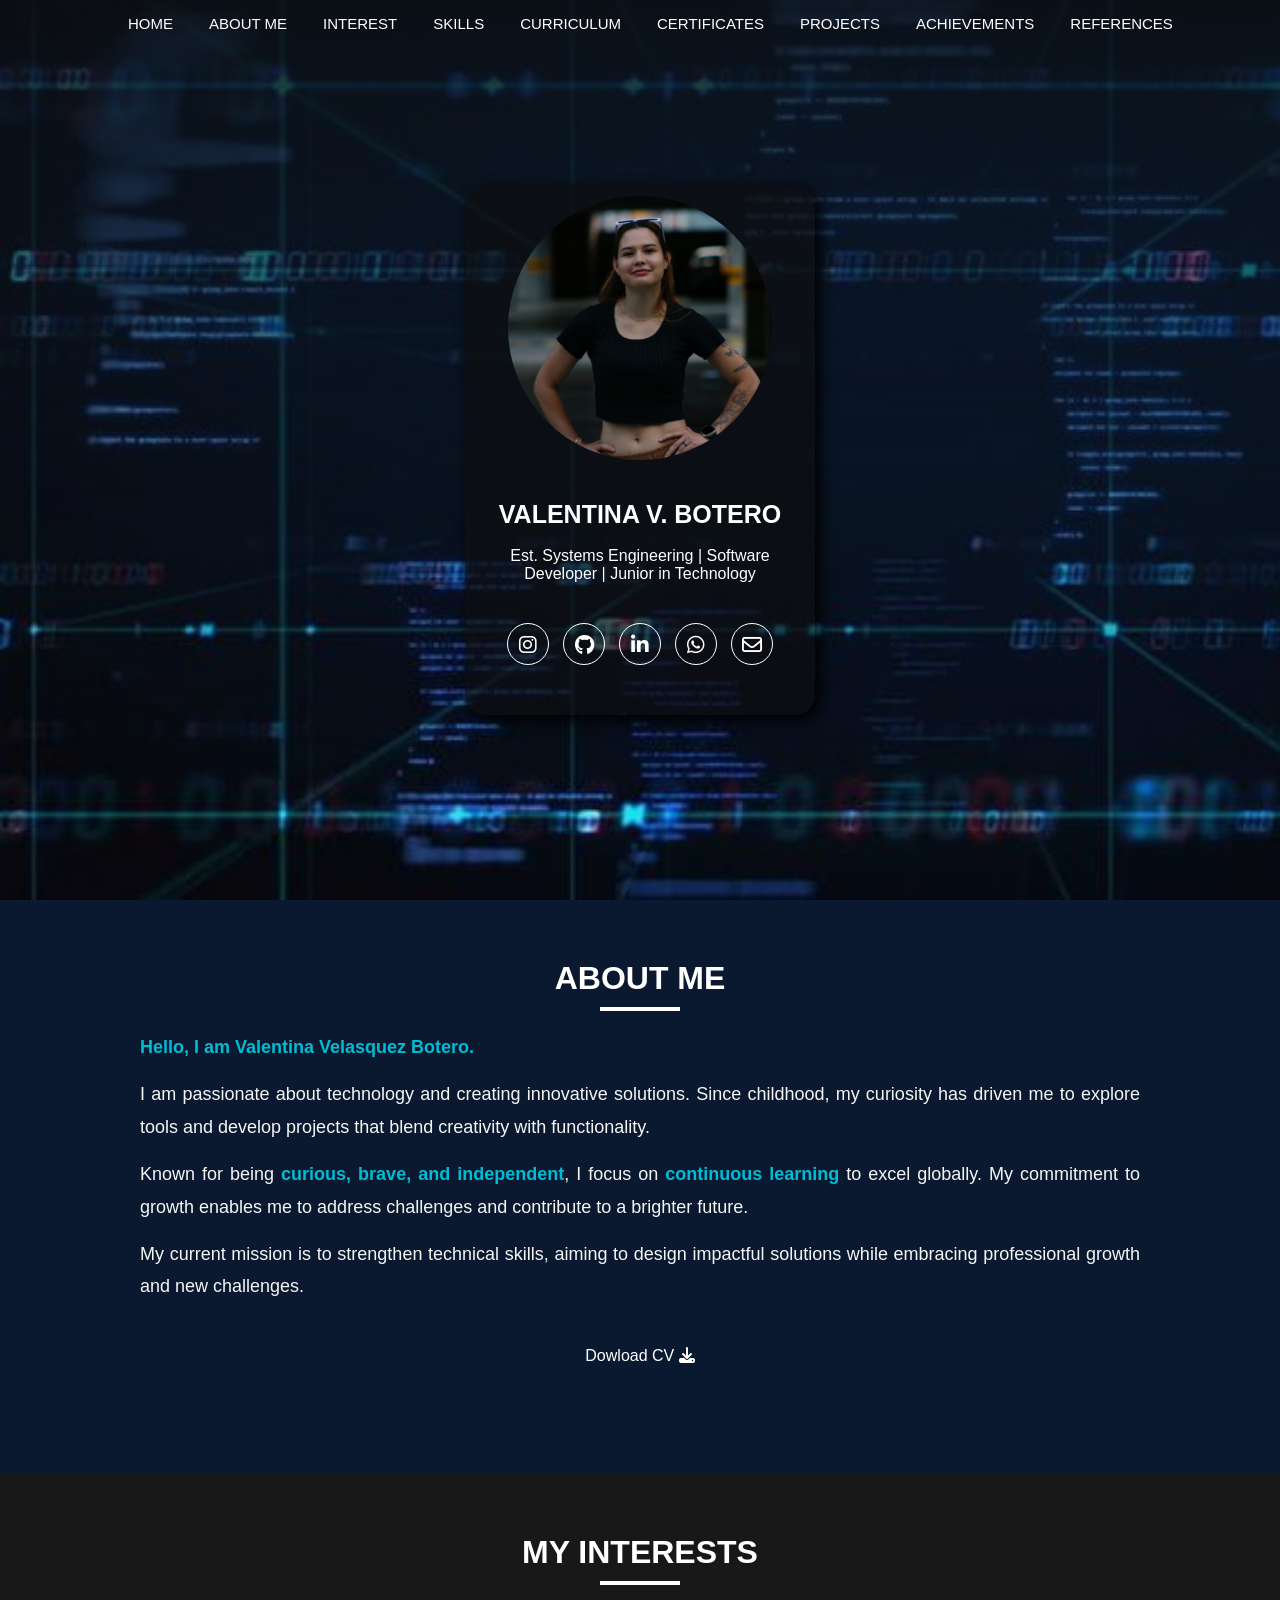
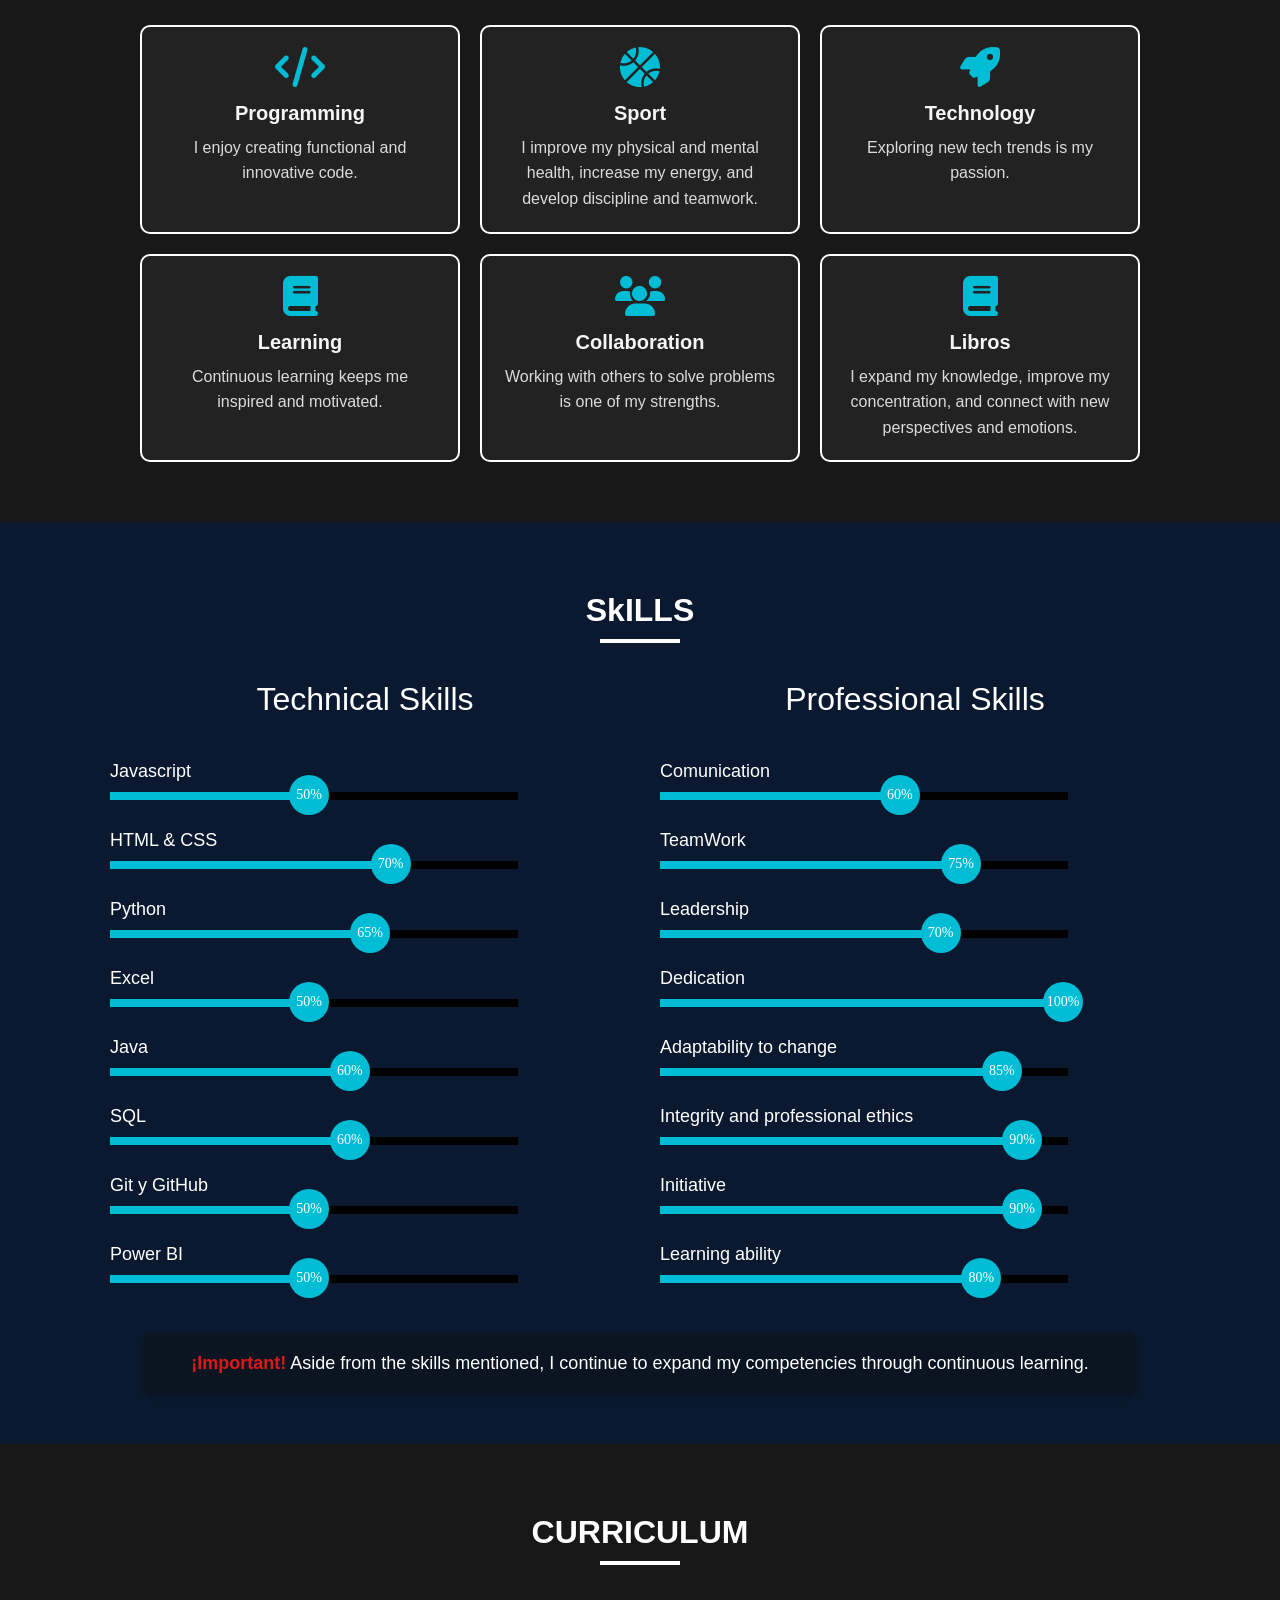
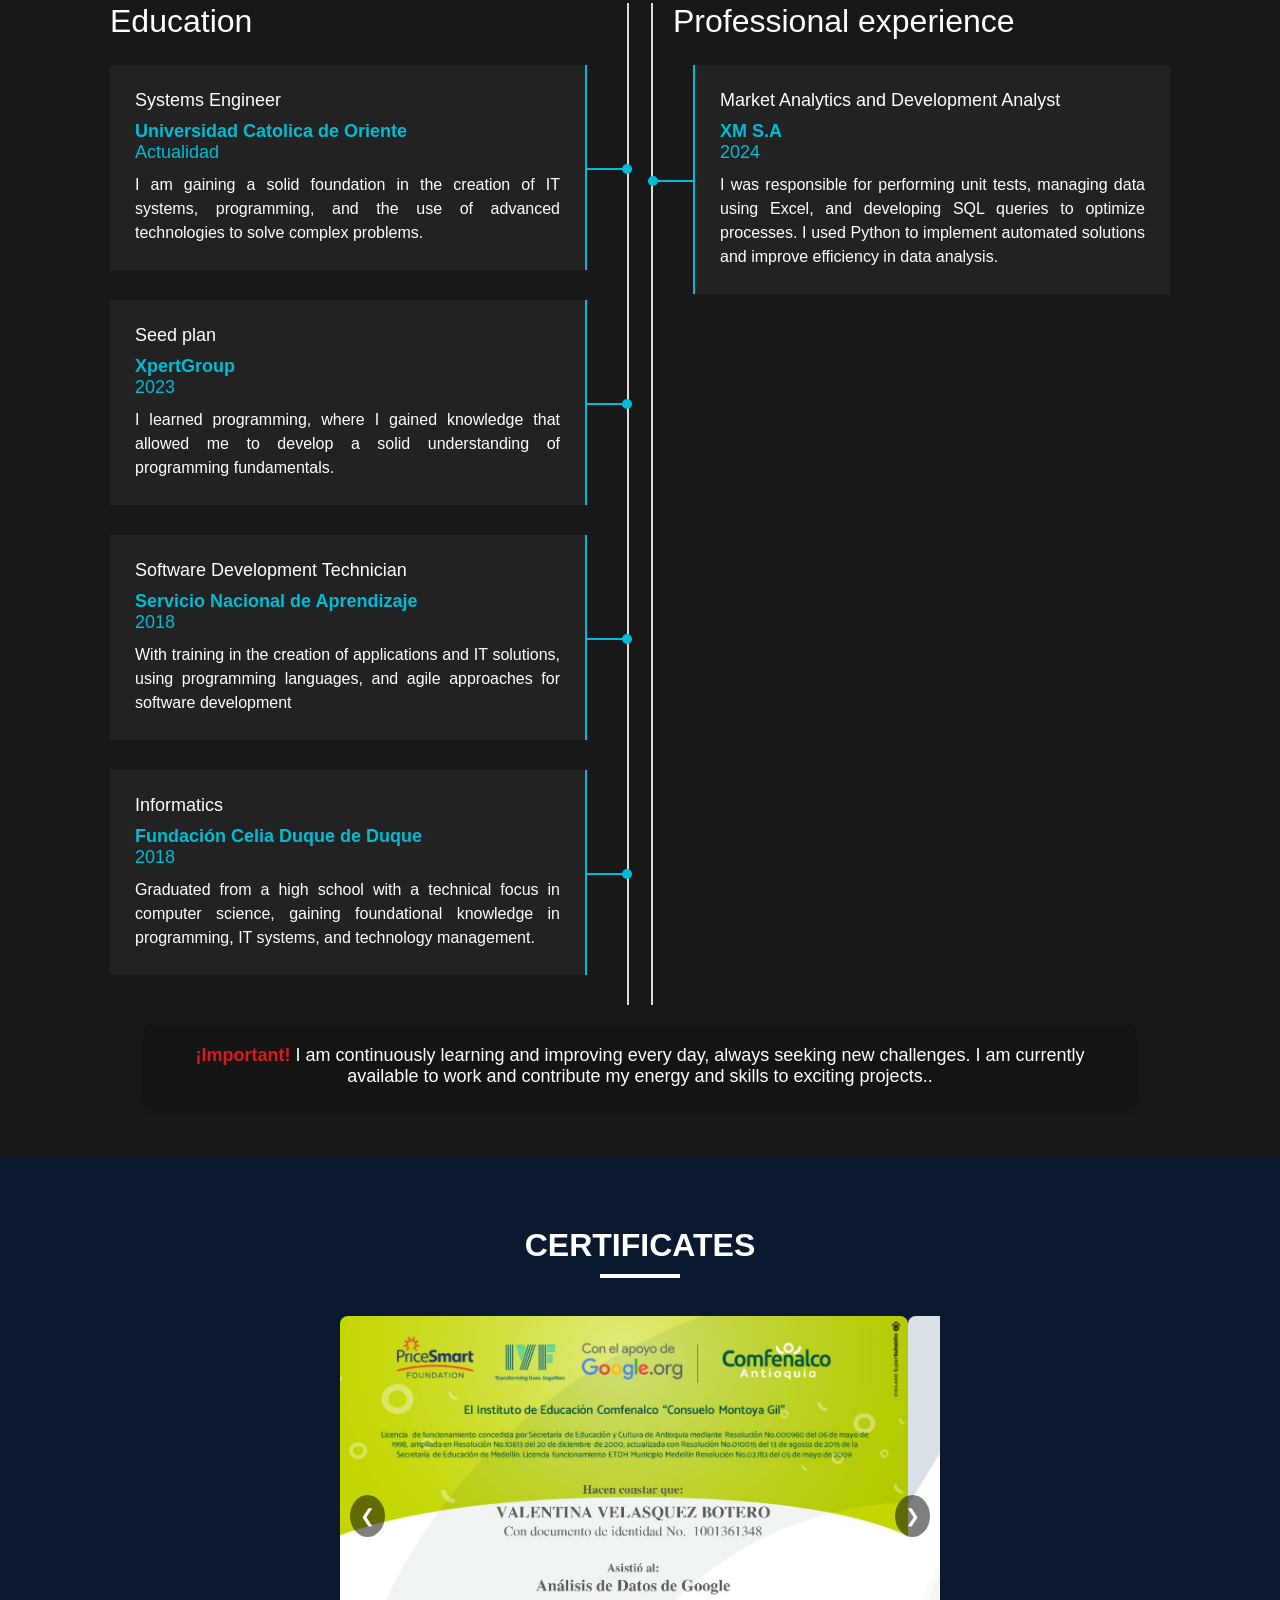
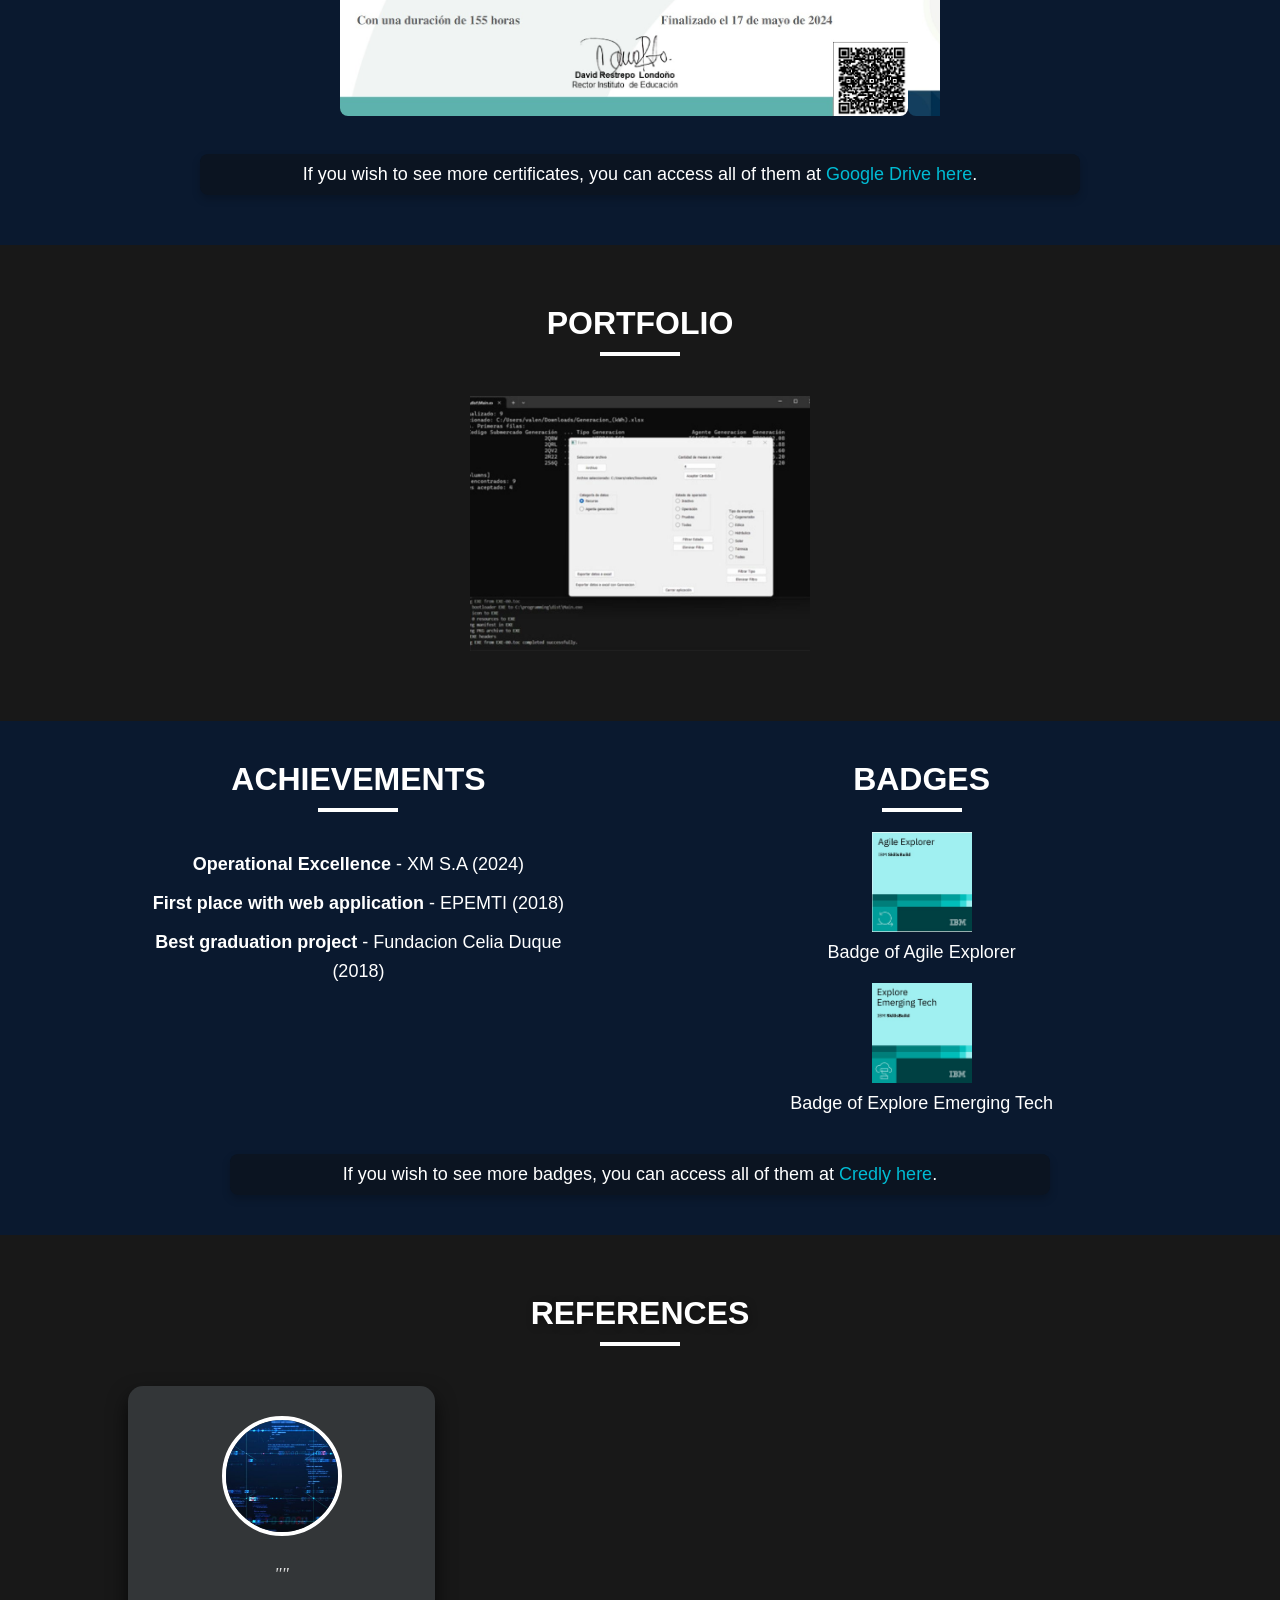
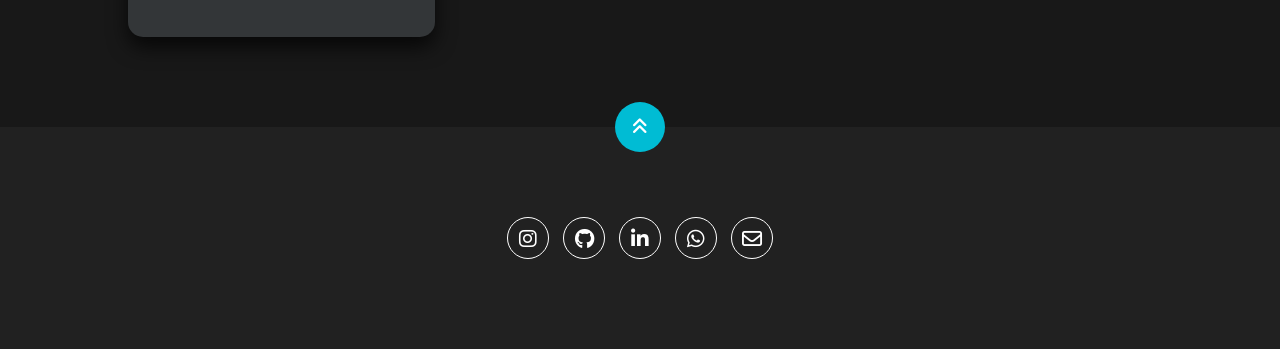
==== commit 1f655f74: "Actualizacion del Portafolio" ====
--- a/index.html
+++ b/index.html
@@ -438,6 +438,10 @@
                         <p>Badge of Explore Emerging Tech</p>
                     </div>
                 </div>
+        <!-- Nota adicional -->
+        <div class="nota-adicional">
+            If you wish to see more badges, you can access all of them at <a href="https://www.credly.com/users/valentina-velasquez-botero" target="_blank">Credly here</a>.
+        </div>
             </div>
     </section>
 <!----------------------------------------------------------------------------------------->
--- a/estilo.css
+++ b/estilo.css
@@ -64,7 +64,7 @@
     cursor: pointer;
     display: none;
     position: relative;
-    left: 390px;
+    left: 370px;
 }
 
 /*---------------------------------------------------------------------*/
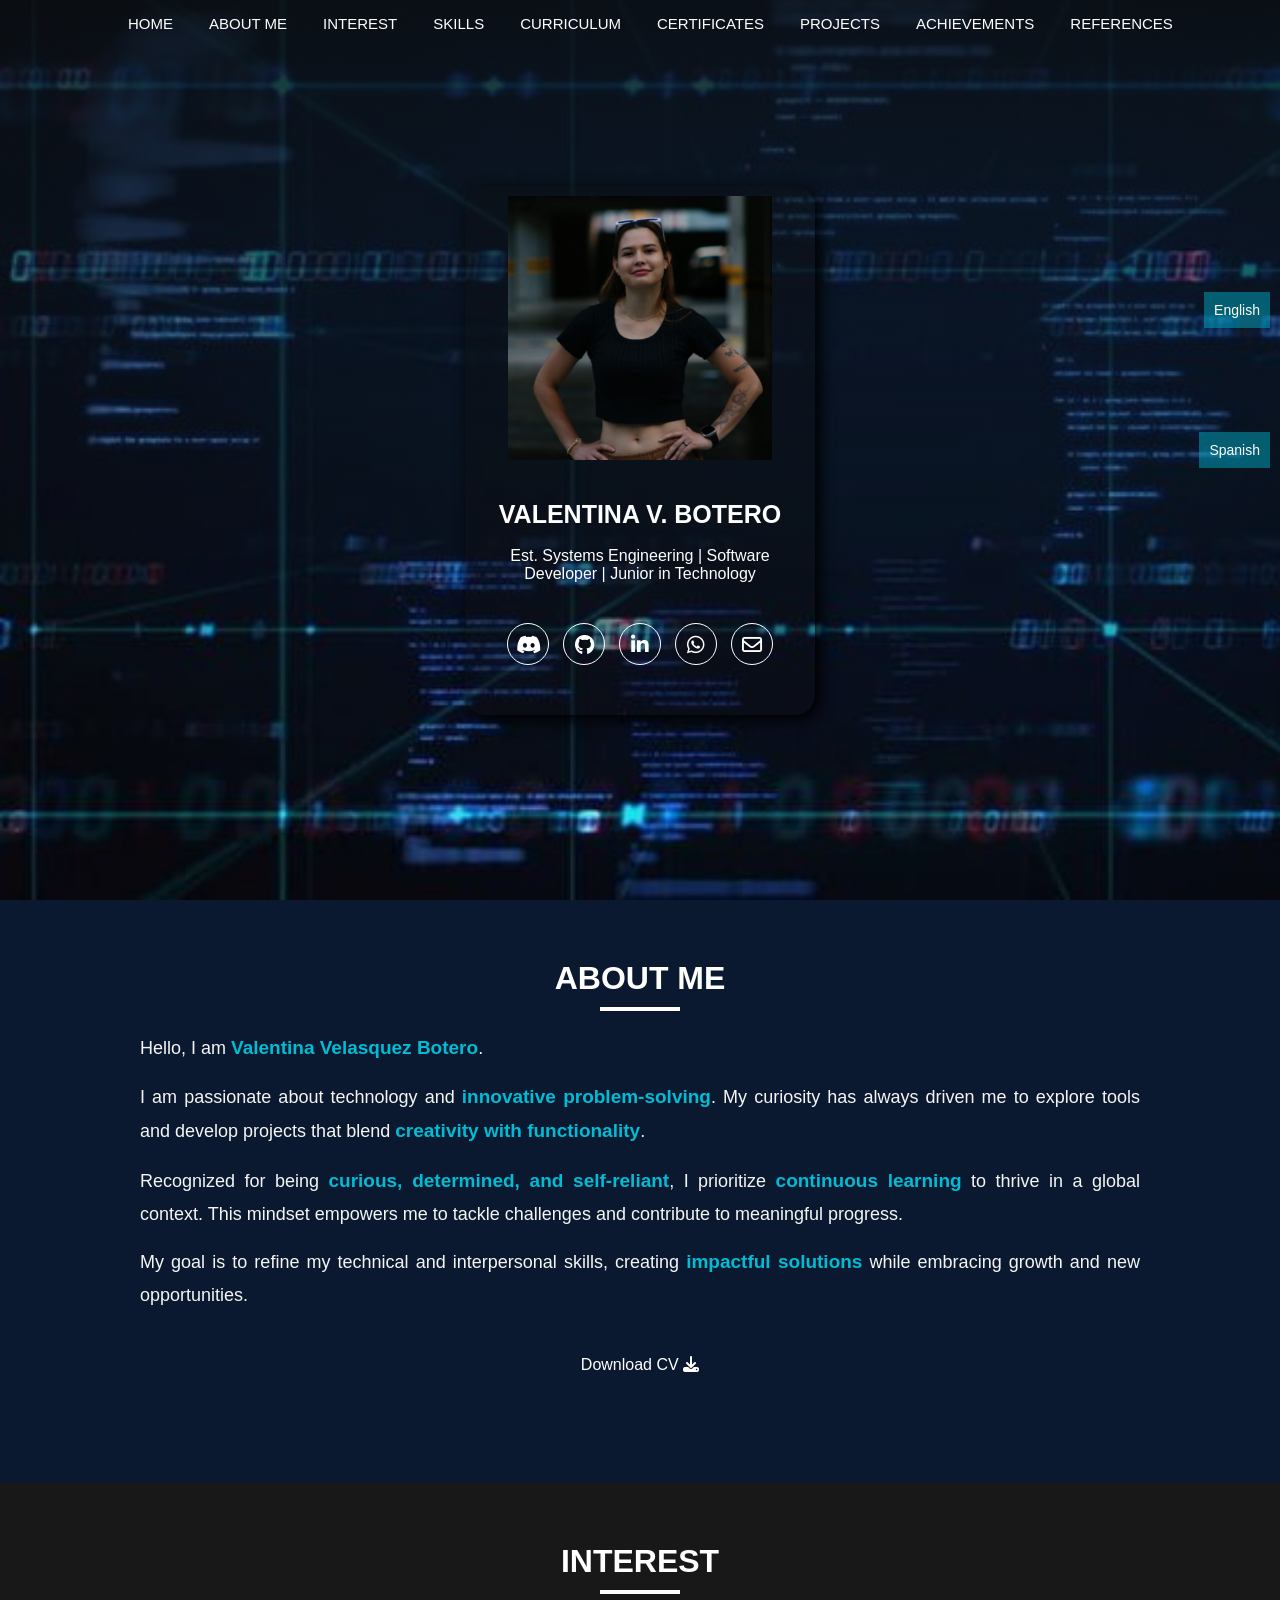
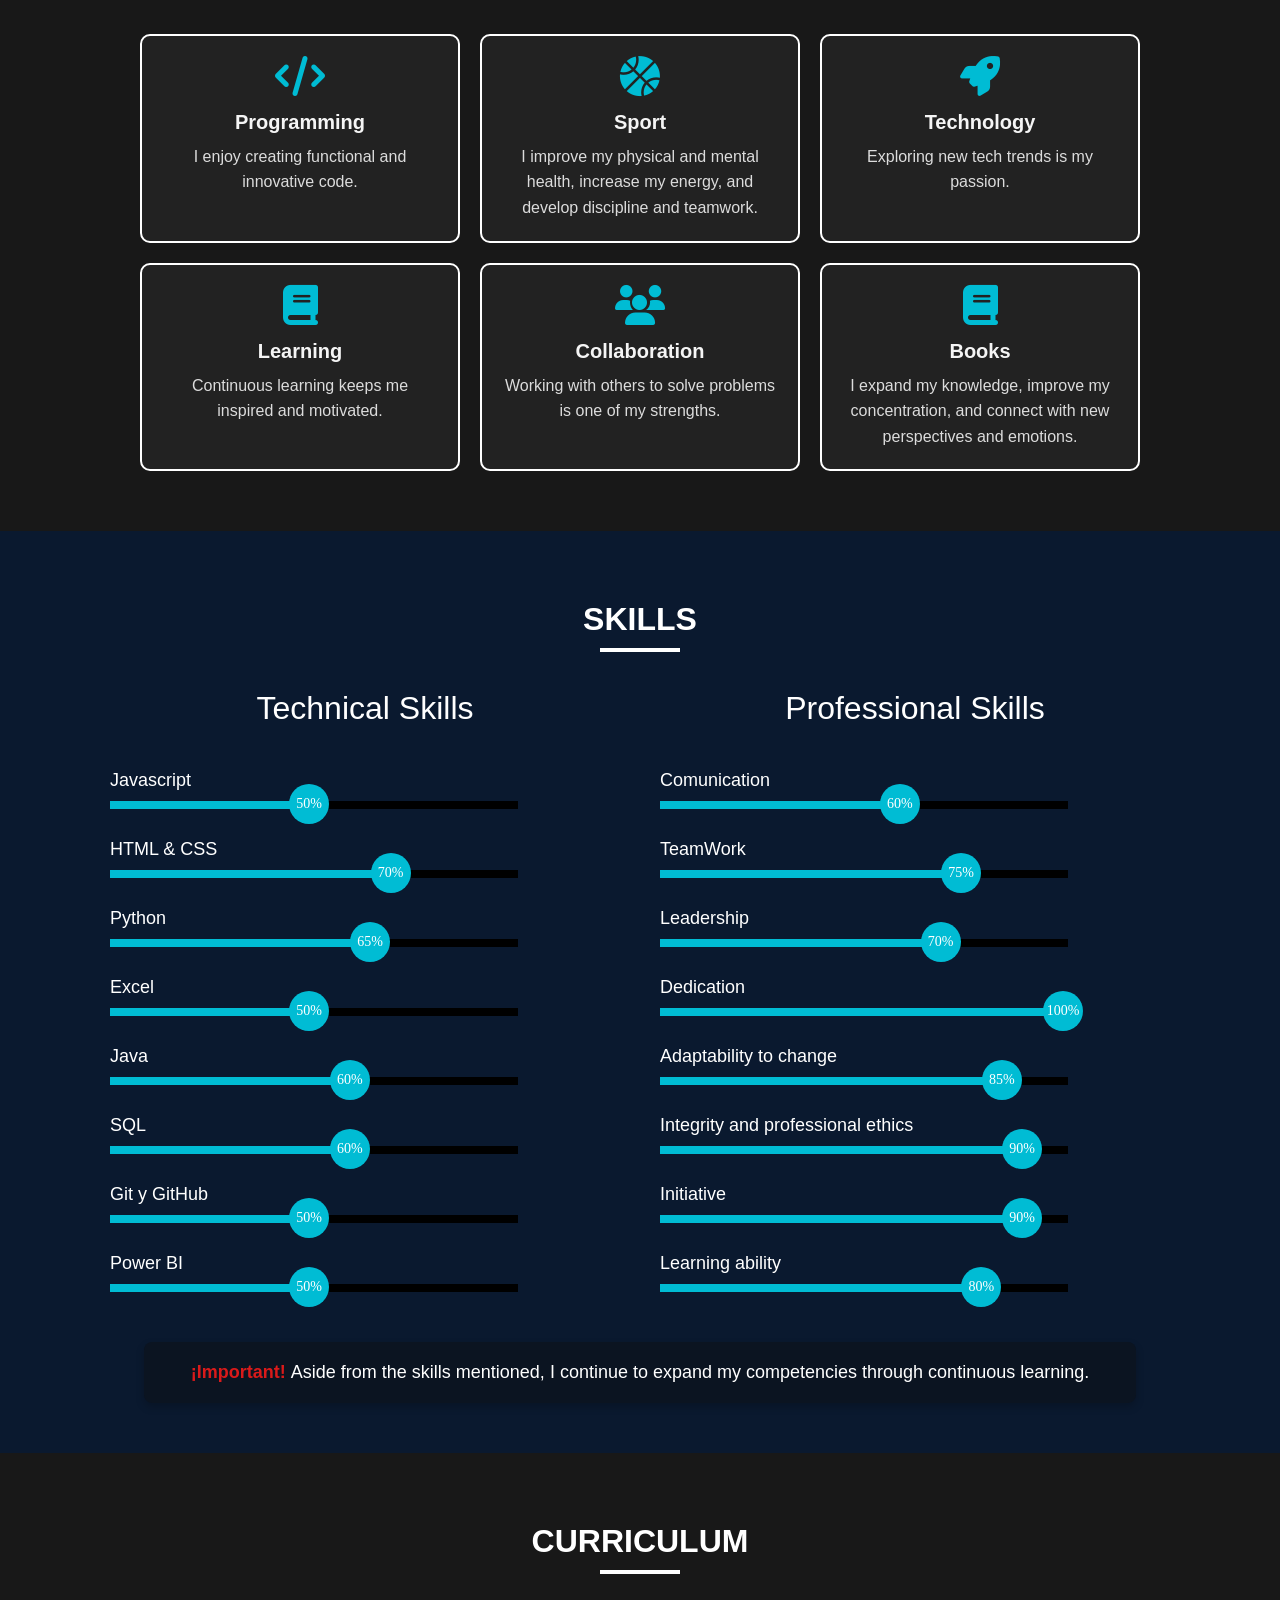
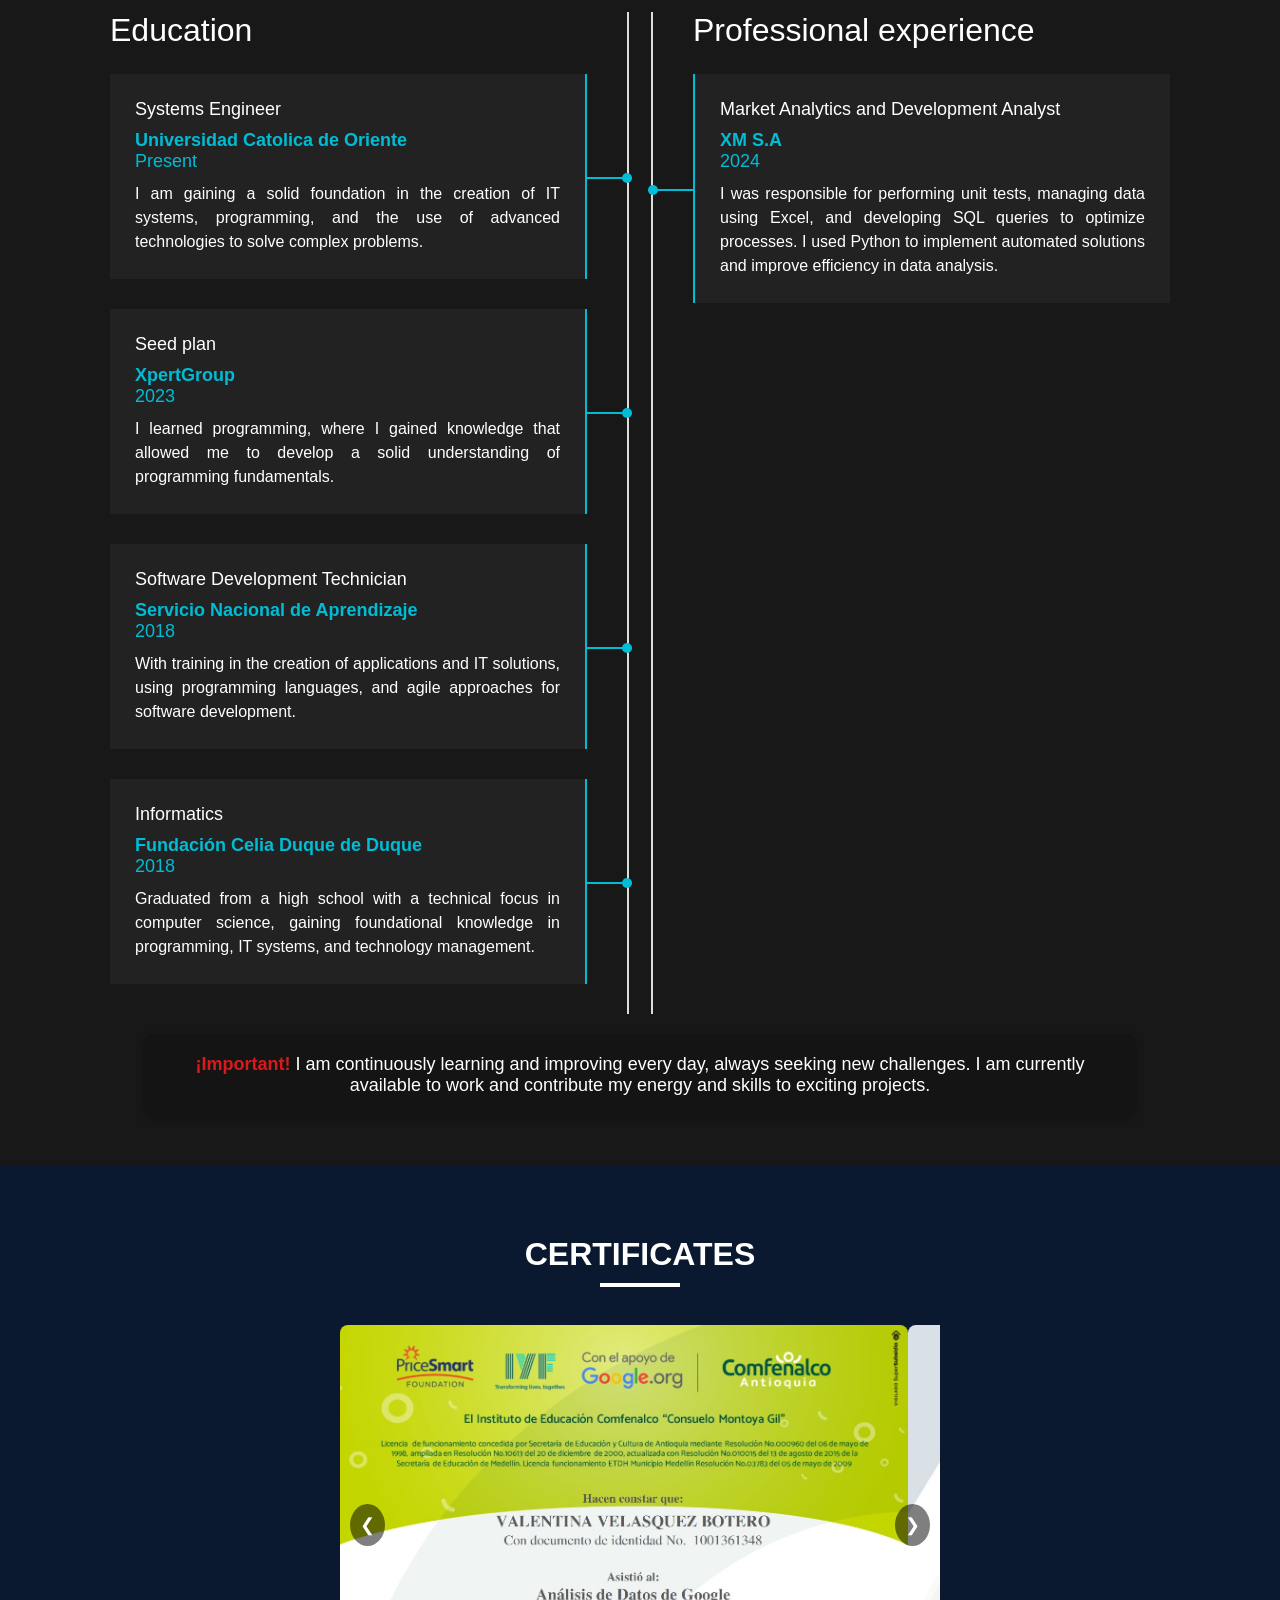
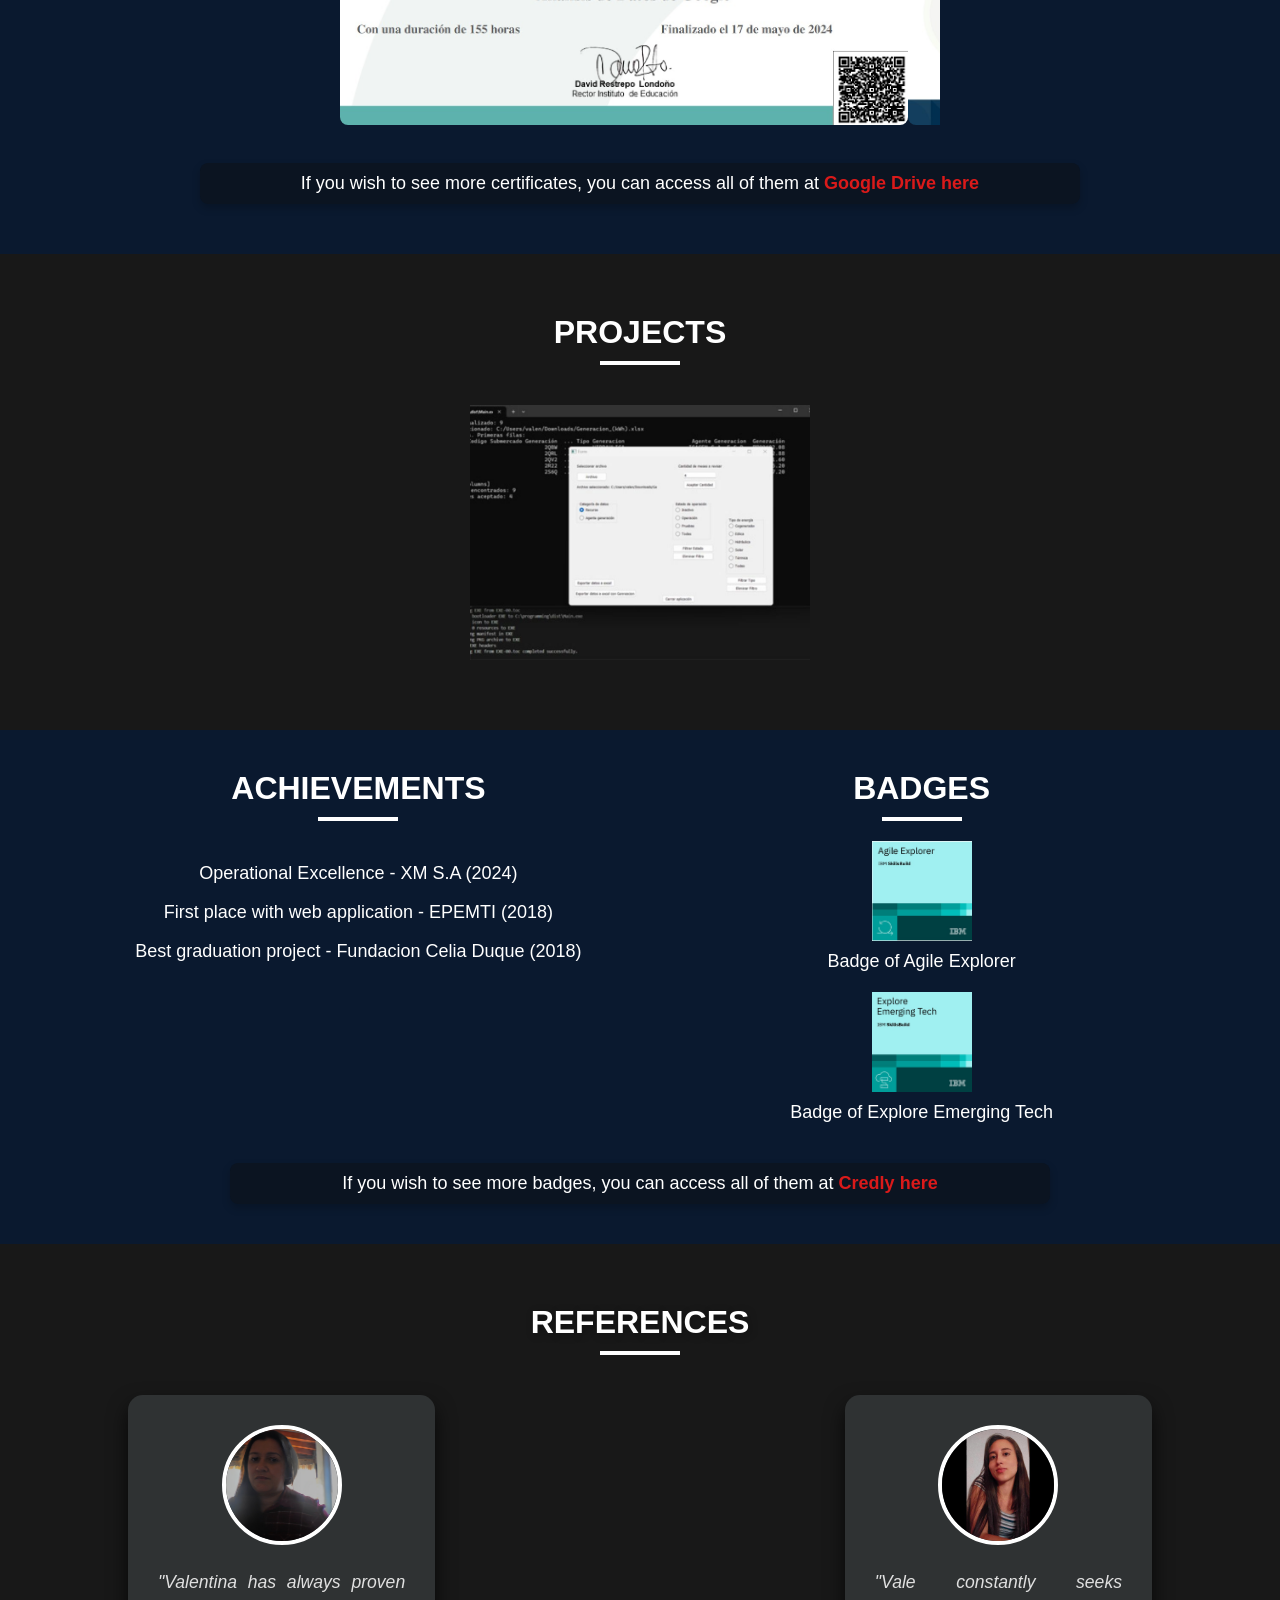
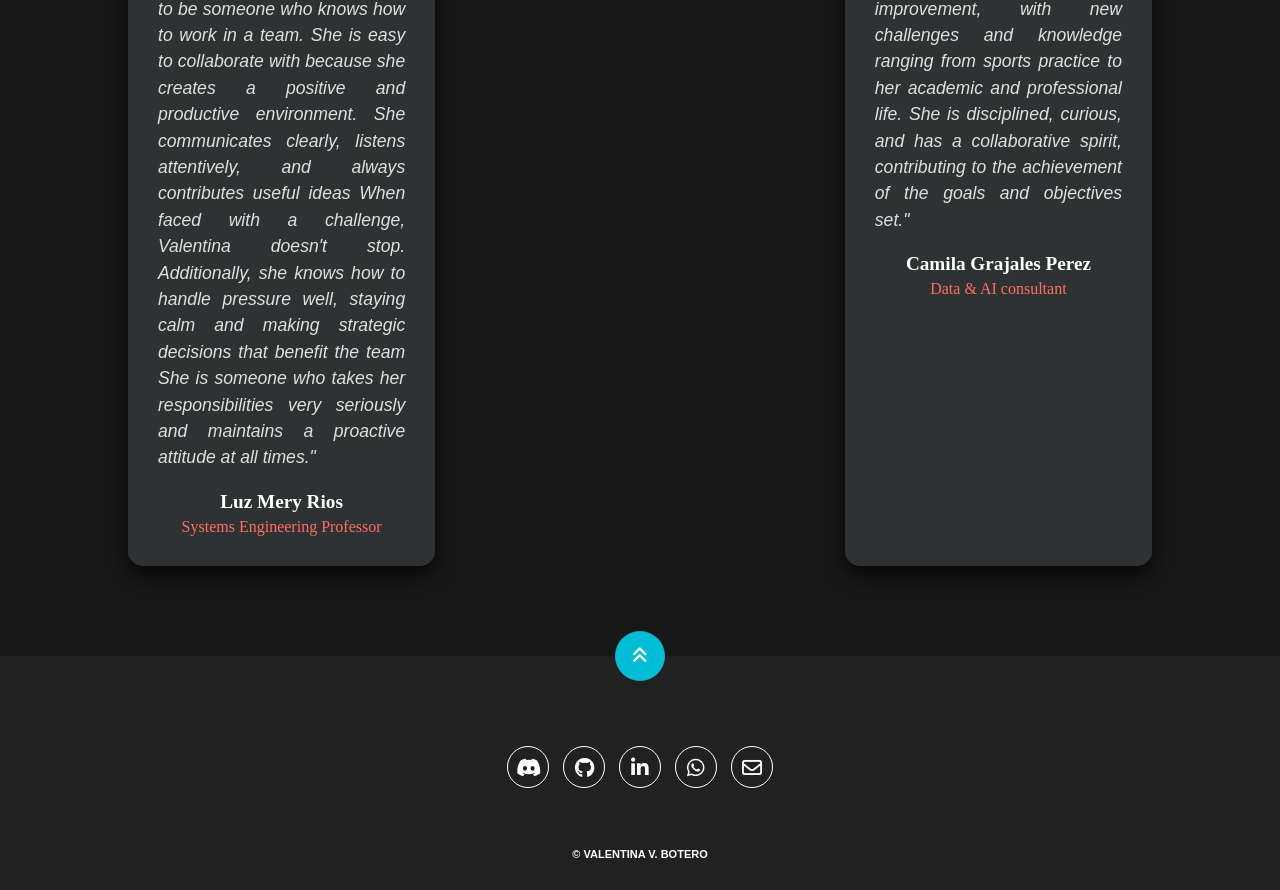
==== commit aff25103: "Actualizaciones" ====
--- a/index.html
+++ b/index.html
@@ -5,31 +5,37 @@
     <meta http-equiv="X-UA-Compatible" content="IE=edge">
     <meta name="viewport" content="width=device-width, initial-scale=1.0">
     <link rel="stylesheet" href="https://cdnjs.cloudflare.com/ajax/libs/font-awesome/6.1.2/css/all.min.css" integrity="sha512-1sCRPdkRXhBV2PBLUdRb4tMg1w2YPf37qatUFeS7zlBy7jJI8Lf4VHwWfZZfpXtYSLy85pkm9GaYVYMfw5BC1A==" crossorigin="anonymous" referrerpolicy="no-referrer" />
-    <title>Professional Portfolio</title>
-    <link rel="icon" href="./img/icon.svg" type="image/x-icon">
+    <title>Portfolio</title>
+    <link rel="icon" href="./img/icon.png" type="image/x-icon">
     <link rel="stylesheet" href="estilo.css">
 </head>
 <body>
+    <div class="language-switcher">
+        <button id="spanishButton">Spanish</button>
+        <button id="englishButton">English</button>
+
+    </div>
 <!------------------------------------------------------------------------------------------>
 <!-- MENU -->
     <div class="contenedor-header">
         <header>
             <nav id="nav">
                 <ul>
-                    <li><a href="#inicio" onclick="seleccionar()">HOME</a></li>
-                    <li><a href="#sobremi" onclick="seleccionar()">ABOUT ME</a></li>
-                    <li><a href="#intereses" onclick="seleccionar()">INTEREST</a></li>
-                    <li><a href="#skills" onclick="seleccionar()">SKILLS</a></li>
-                    <li><a href="#curriculum" onclick="seleccionar()">CURRICULUM</a></li>
-                    <li><a href="#certificados" onclick="seleccionar()">CERTIFICATES</a></li>
-                    <li><a href="#portfolio" onclick="seleccionar()">PROJECTS</a></li>
-                    <li><a href="#logros" onclick="seleccionar()">ACHIEVEMENTS</a></li>
-                    <li><a href="#referencias" onclick="seleccionar()">REFERENCES</a></li>
+                    <li><a href="#inicio" onclick="seleccionar()" data-translate="home"></a></li>
+                    <li><a href="#sobremi" onclick="seleccionar()" data-translate="about"></a></li>
+                    <li><a href="#intereses" onclick="seleccionar()" data-translate="interest"></a></li>
+                    <li><a href="#skills" onclick="seleccionar()" data-translate="skills"></a></li>
+                    <li><a href="#curriculum" onclick="seleccionar()" data-translate="curriculum"></a></li>
+                    <li><a href="#certificados" onclick="seleccionar()" data-translate="certificates"></a></li>
+                    <li><a href="#portfolio" onclick="seleccionar()" data-translate="projects"></a></li>
+                    <li><a href="#logros" onclick="seleccionar()" data-translate="achievements"></a></li>
+                    <li><a href="#referencias" onclick="seleccionar()" data-translate="references"></a></li>
                 </ul>
             </nav>
             <div class="nav-responsive" onclick="mostrarOcultarMenu()">
                 <i class="fa-solid fa-bars"></i>
             </div>
+
         </header>
     </div>
 
@@ -42,9 +48,9 @@
             </div>
             <h1>VALENTINA V. BOTERO</h1>
             <br>
-            <h2>Est. Systems Engineering | Software Developer | Junior in Technology</h2>
+            <h2 data-translate="profession"></h2>
             <div class="redes">
-                <a href="https://www.instagram.com/velasquezbotero4/"><i class="fa-brands fa-instagram"></i></a>
+                <a href="https://discord.com/users/565355154082365465"><i class="fa-brands fa-discord"></i></a>
                 <a href="https://github.com/valenbotero14"><i class="fa-brands fa-github"></i></a>
                 <a href="https://www.linkedin.com/in/valentina-velasquez-botero-35636622a/"><i class="fa-brands fa-linkedin-in"></i></a>
                 <a href="https://wa.me/573176759606?text=Hola,Tuuu."><i class="fa-brands fa-whatsapp"></i></a>
@@ -56,61 +62,55 @@
     <!-- SECCION SOBRE MI -->
     <section id="sobremi" class="sobremi">
         <div class="contenido-seccion">
-            <h2>ABOUT ME</h2>
-            <p><strong>Hello, I am Valentina Velasquez Botero.</strong></p>
-            <p>
-                I am passionate about technology and creating innovative solutions. Since childhood, my curiosity has driven me to explore tools and develop projects that blend creativity with functionality.
-            </p>
-            <p>
-                Known for being <strong>curious, brave, and independent</strong>, I focus on <strong>continuous learning</strong> to excel globally. My commitment to growth enables me to address challenges and contribute to a brighter future.
-            </p>
-            <p>
-                My current mission is to strengthen technical skills, aiming to design impactful solutions while embracing professional growth and new challenges.
-            </p>
+            <h2 data-translate="about"></h2>
+            <p data-translate="about1"></p>
+            <p data-translate="about2"></p>
+            <p data-translate="about3"></p>
+            <p data-translate="about4"></p>
         </div>
         <br>
         <button onclick="downloadCV()">
-            Dowload CV <i class="fa-solid fa-download"></i>
+            <span data-translate="download"></span>
+            <i class="fa-solid fa-download"></i>
             <span class="overlay"></span>
         </button>
-        </div>
     </section>
 <!--------------------------------------------------------------------------------------------------->
 <!-- SESION INTERESES -->
 
 <section id="intereses" class="intereses">
     <div class="contenido-seccion">
-        <h2>MY INTERESTS</h2>
+        <h2 data-translate="interest"></h2>
         <div class="intereses-grid">
             <div class="interes">
                 <i class="fa-solid fa-code"></i>
-                <h3>Programming</h3>
-                <p>I enjoy creating functional and innovative code.</p>
+                <h3 data-translate="interest1"></h3>
+                <p data-translate="interestp1"></p>
             </div>
             <div class="interes">
                 <i class="fa-solid fa-basketball"></i>
-                <h3>Sport</h3>
-                <p>I improve my physical and mental health, increase my energy, and develop discipline and teamwork.</p>
+                <h3 data-translate="interest2"></h3>
+                <p data-translate="interestp2"></p>
             </div>
             <div class="interes">
                 <i class="fa-solid fa-rocket"></i>
-                <h3>Technology</h3>
-                <p>Exploring new tech trends is my passion.</p>
+                <h3 data-translate="interest3"></h3>
+                <p data-translate="interestp3"></p>
             </div>
             <div class="interes">
                 <i class="fa-solid fa-book"></i>
-                <h3>Learning</h3>
-                <p>Continuous learning keeps me inspired and motivated.</p>
+                <h3 data-translate="interest4"></h3>
+                <p data-translate="interestp4"></p>
             </div>
             <div class="interes">
                 <i class="fa-solid fa-users"></i>
-                <h3>Collaboration</h3>
-                <p>Working with others to solve problems is one of my strengths.</p>
+                <h3 data-translate="interest5"></h3>
+                <p data-translate="interestp5"></p>
             </div>
             <div class="interes">
                 <i class="fa-solid fa-book"></i>
-                <h3>Libros</h3>
-                <p>I expand my knowledge, improve my concentration, and connect with new perspectives and emotions.</p>
+                <h3  data-translate="interest6"></h3>
+                <p data-translate="interestp6"></p>
             </div>
         </div>
     </div>
@@ -119,12 +119,12 @@
     <!-- SECCION SKILLS -->
     <section class="skills" id="skills">
         <div class="contenido-seccion">
-            <h2>SkILLS</h2>
+            <h2 data-translate="skills"></h2>
             <div class="fila">
                 <!-- Technical Skill -->
                 <div class="col">
                     <br>
-                    <h3>Technical Skills</h3>
+                    <h3 data-translate="skills1"></h3>
                     <br>
                     <div class="skill">
                         <span>Javascript</span>
@@ -196,10 +196,10 @@
                 <!-- Professional Skills -->
                 <div class="col">
                     <br>
-                    <h3>Professional Skills</h3>
+                    <h3 data-translate="skills2"></h3>
                     <br>
                     <div class="skill">
-                        <span>Comunication</span>
+                        <span data-translate="skillsh1"></span>
                         <div class="barra-skill">
                             <div class="progreso">
                                 <span>60%</span>
@@ -207,7 +207,7 @@
                         </div>
                     </div>
                     <div class="skill">
-                        <span>TeamWork</span>
+                        <span data-translate="skillsh2"></span>
                         <div class="barra-skill">
                             <div class="progreso">
                                 <span>75%</span>
@@ -215,7 +215,7 @@
                         </div>
                     </div>
                     <div class="skill">
-                        <span>Leadership</span>
+                        <span data-translate="skillsh3"></span>
                         <div class="barra-skill">
                             <div class="progreso">
                                 <span>70%</span>
@@ -223,7 +223,7 @@
                         </div>
                     </div>
                     <div class="skill">
-                        <span>Dedication</span>
+                        <span data-translate="skillsh4"></span>
                         <div class="barra-skill">
                             <div class="progreso">
                                 <span>100%</span>
@@ -231,7 +231,7 @@
                         </div>
                     </div>
                     <div class="skill">
-                        <span>Adaptability to change</span>
+                        <span data-translate="skillsh5"></span>
                         <div class="barra-skill">
                             <div class="progreso">
                                 <span>85%</span>
@@ -239,7 +239,7 @@
                         </div>
                     </div>
                     <div class="skill">
-                        <span>Integrity and professional ethics</span>
+                        <span data-translate="skillsh6"></span>
                         <div class="barra-skill">
                             <div class="progreso">
                                 <span>90%</span>
@@ -247,7 +247,7 @@
                         </div>
                     </div>
                     <div class="skill">
-                        <span>Initiative</span>
+                        <span data-translate="skillsh7"></span>
                         <div class="barra-skill">
                             <div class="progreso">
                                 <span>90%</span>
@@ -255,7 +255,7 @@
                         </div>
                     </div>
                     <div class="skill">
-                        <span>Learning ability</span>
+                        <span data-translate="skillsh8"></span>
                         <div class="barra-skill">
                             <div class="progreso">
                                 <span>80%</span>
@@ -266,51 +266,51 @@
             </div>
         </div>
         <!-- Nota adicional -->
-                    <div class="nota-adicional">
-                        <p><strong style="color: rgb(218, 26, 26);">¡Important!</strong> Aside from the skills mentioned, I continue to expand my competencies through continuous learning.</p>
+                    <div class="nota-adicional" >
+                        <p data-translate="skillsn"></p>
                     </div>
     </section>
 <!--------------------------------------------------------------------------------------------------------------------------------->
     <!-- SECCION CURRICULUM -->
     <section id="curriculum" class="curriculum">
         <div class="contenido-seccion">
-            <h2>CURRICULUM</h2>
+            <h2 data-translate="curriculum"></h2>
             <br>
             <div class="fila">
                 <div class="col izquierda">
-                    <h3>Education</h3>
+                    <h3 data-translate="currit1"></h3>
                     <div class="item izq">
-                        <h4>Systems Engineer</h4>
+                        <h4 data-translate="curris1"></h4>
                         <span class="casa">Universidad Catolica de Oriente</span>
-                        <span class="fecha">Actualidad</span>
-                        <p>I am gaining a solid foundation in the creation of IT systems, programming, and the use of advanced technologies to solve complex problems.</p>
+                        <span class="fecha" data-translate="currif1"></span>
+                        <p data-translate="currip1"></p>
                         <div class="conectori">
                             <div class="circuloi"></div>
                         </div>
                     </div>
                     <div class="item izq">
-                        <h4>Seed plan</h4>
+                        <h4 data-translate="curris2"></h4>
                         <span class="casa">XpertGroup</span>
                         <span class="fecha">2023</span>
-                        <p>I learned programming, where I gained knowledge that allowed me to develop a solid understanding of programming fundamentals.</p>
+                        <p data-translate="currip2"></p>
                         <div class="conectori">
                             <div class="circuloi"></div>
                         </div>
                     </div>
                     <div class="item izq">
-                        <h4>Software Development Technician</h4>
+                        <h4 data-translate="curris3"></h4>
                         <span class="casa">Servicio Nacional de Aprendizaje</span>
                         <span class="fecha">2018</span>
-                        <p>With training in the creation of applications and IT solutions, using programming languages, and agile approaches for software development</p>
+                        <p data-translate="currip3"></p>
                         <div class="conectori">
                             <div class="circuloi"></div>
                         </div>
                     </div>
                     <div class="item izq">
-                        <h4>Informatics</h4>
+                        <h4 data-translate="curris4"></h4>
                         <span class="casa">Fundación Celia Duque de Duque</span>
                         <span class="fecha">2018</span>
-                        <p>Graduated from a high school with a technical focus in computer science, gaining foundational knowledge in programming, IT systems, and technology management.</p>
+                        <p data-translate="currip4"></p>
                         <div class="conectori">
                             <div class="circuloi"></div>
                         </div>
@@ -318,12 +318,12 @@
                 </div>
 <!--------------------------------------------------------------------------------------------------->
                 <div class="col derecha">
-                    <h3>Professional experience</h3>
+                    <h3 class= "pro" data-translate="currit5"></h3>
                     <div class="item der">
-                        <h4>Market Analytics and Development Analyst</h4>
+                        <h4 data-translate="curris5"></h4>
                         <span class="casa">XM S.A</span>
                         <span class="fecha">2024</span>
-                        <p>I was responsible for performing unit tests, managing data using Excel, and developing SQL queries to optimize processes. I used Python to implement automated solutions and improve efficiency in data analysis.</p>
+                        <p data-translate="currip5"></p>
                         <div class="conectord">
                             <div class="circulod"></div>
                         </div>
@@ -333,14 +333,14 @@
             </div>
         </div>
         <div class="nota-adicional">
-            <p><strong style="color: rgb(218, 26, 26);">¡Important!</strong> I am continuously learning and improving every day, always seeking new challenges. I am currently available to work and contribute my energy and skills to exciting projects..</p>
+            <p data-translate="currin"></p>
         </div>
     </section>
 <!--------------------------------------------------------------------------------------------------------->
     <!-- SECCION CERTIFICATES-->
     <section id="certificados" class="certificados">
         <div class="contenido-seccion">
-            <h2>CERTIFICATES</h2>
+            <h2 data-translate="certificates"></h2>
             <br>
             <div class="carrusel">
             <div class="imagenes">
@@ -380,12 +380,8 @@
             </div>
             <br>
             <!-- Nota adicional con enlace a OneDrive -->
-                <p class="nota-adicional">
-                    If you wish to see more certificates, you can access all of them at <a href="https://drive.google.com/drive/folders/1KzS3HnXKfmnEUpic2mvKahpuQXOpmr8-?usp=drive_link" target="_blank">Google Drive here</a>.
-                </p>
-
+                <p class="nota-adicional" data-translate="certificatesn"></p>
         </section>
-
         <div id="modal" class="modal">
             <span id="close-btn" class="close-btn">&#10005;</span>
             <img id="modal-img" src="" alt="Imagen ampliada">
@@ -395,13 +391,13 @@
 <!-- SECCION PORTFOLIO -->
 <section id="portfolio" class="portfolio">
     <div class="contenido-seccion">
-        <h2>PORTFOLIO</h2>
+        <h2 data-translate="projects"></h2>
         <div class="galeria">
             <div class="proyecto">
                 <img src="./img/imagen1.jpg" alt="">
                 <div class="overlay">
-                    <h3>Technical test</h3><br>
-                    <p>I used various tools to achieve optimal results.</p>
+                    <h3 data-translate="projectst1"></h3><br>
+                    <p data-translate="projectsp1"></p>
                     <br>
                     <div class="enlace">
                         <a href="https://github.com/valenbotero14/Prueba-Tecnica" target="_blank">
@@ -417,30 +413,28 @@
     <!-- SECCION LOGROS-->
     <section id="logros" class="logros">
             <div class="logros-container">
-                <!-- Columna de logros -->
                 <div class="logros-lista">
-                    <h2>ACHIEVEMENTS</h2><br>
+                    <h2 data-translate="achievements"></h2><br>
                     <ul>
-                        <li><strong>Operational Excellence</strong> - XM S.A (2024)</li>
-                        <li><strong>First place with web application</strong> - EPEMTI (2018)</li>
-                        <li><strong>Best graduation project</strong> - Fundacion Celia Duque (2018)</li>
+                        <li data-translate="achievements1"></li>
+                        <li data-translate="achievements2"></li>
+                        <li data-translate="achievements3"></li>
                     </ul>
                 </div>
                 <!-- Columna de insignias -->
                 <div class="insignias">
-                    <h2>BADGES</h2>
+                    <h2 data-translate="badges"></h2>
                     <div class="insignia">
                         <img src="./badges/imagen1.jpg" alt="Insignia 1">
-                        <p>Badge of Agile Explorer</p>
+                        <p data-translate="badges1"></p>
                     </div>
                     <div class="insignia">
                         <img src="./badges/imagen2.jpg" alt="Insignia 2">
-                        <p>Badge of Explore Emerging Tech</p>
+                        <p data-translate="badges2"></p>
                     </div>
                 </div>
         <!-- Nota adicional -->
-        <div class="nota-adicional">
-            If you wish to see more badges, you can access all of them at <a href="https://www.credly.com/users/valentina-velasquez-botero" target="_blank">Credly here</a>.
+        <div class="nota-adicional" data-translate="achievementsn">
         </div>
             </div>
     </section>
@@ -448,15 +442,19 @@
 <!----SECCION REFERENCIAS-->
 <section id="referencias" class="referencias">
     <div class="referencias-container">
-        <h2>REFERENCES</h2>
+        <h2 data-translate="references"></h2>
         <div class="referencias-lista">
             <div class="referencia">
-                <img src="./img/fondo.jpg" alt="Foto de Referencia 1">
-                <blockquote>
-                    ""
-                </blockquote>
-                <p class="nombre"></p>
-                <p class="cargo"></p>
+                <img src="./img/luz.jpg" alt="Foto de Referencia 1">
+                <blockquote data-translate="references1"></blockquote>
+                <p class="nombre">Luz Mery Rios</p>
+                <p class="cargo" data-translate="referencesc1"></p>
+            </div>
+            <div class="referencia">
+                <img src="./img/cami.jpg" alt="Foto de Referencia 1">
+                <blockquote data-translate="references2"></blockquote>
+                <p class="nombre">Camila Grajales Perez</p>
+                <p class="cargo" data-translate="referencesc2"></p>
             </div>
         </div>
     </div>
@@ -469,12 +467,13 @@
         <i class="fa-solid fa-angles-up"></i>
     </a>
     <div class="redes">
-        <a href="https://www.instagram.com/velasquezbotero4/"><i class="fa-brands fa-instagram"></i></a>
+        <a href="https://discord.com/users/565355154082365465"><i class="fa-brands fa-discord"></i></a>
         <a href="https://github.com/valenbotero14"><i class="fa-brands fa-github"></i></a>
         <a href="https://www.linkedin.com/in/valentina-velasquez-botero-35636622a/"><i class="fa-brands fa-linkedin-in"></i></a>
         <a href="https://wa.me/573176759606?text=Hola,Tuuu."><i class="fa-brands fa-whatsapp"></i></a>
         <a href="https://mail.google.com/mail/?view=cm&fs=1&to=valentinavelazquez172@gmail.com"><i class="fa-regular fa-envelope"></i></a>
     </div>
+    <h4 style="font-family: 'Roboto', sans-serif; font-size: 11px;">&copy VALENTINA V. BOTERO</h4>
 </footer>
 
     <script src="script.js"></script>
--- a/estilo.css
+++ b/estilo.css
@@ -7,6 +7,8 @@
 html{
     scroll-behavior: smooth;
 }
+
+
 
 /*--------------------------------------------------------------*/
 /* MENU */
@@ -68,7 +70,49 @@
 }
 
 /*---------------------------------------------------------------------*/
-
+/* Estilo para el selector de idiomas */
+
+#spanishButton {
+    position: absolute;
+    right: 10px;
+    z-index: 100;
+    font-size: 14px;
+    border-radius: 0px;
+    background-color: #00bbd472;
+}
+
+#spanishButton:hover {
+    background-color: #008c9e;
+}
+
+#englishButton {
+    position: absolute;
+    right: 10px;
+    z-index: 100;
+    top: 310px;
+    font-size: 14px;
+    border-radius: 0px;
+    background-color: #00bbd472;
+}
+
+#englishButton:hover {
+    background-color: #008c9e;
+}
+
+@media (max-width: 768px) {
+
+    #spanishButton {
+        right: auto;
+        left: 10px;
+    }
+
+    #englishButton {
+        right: auto;
+        left: 10px;
+        top: 300px;
+    }
+}
+/*----------------------------------------------------------------------------*/
 /* SECCION INICIO*/
 .inicio{
     background: linear-gradient(to top, rgba(146, 144, 144, 0), rgba(11, 11, 11, 0.867)),
@@ -82,7 +126,7 @@
 
 .inicio .contenido-banner{
     padding: 10px;
-    background-color: rgba(14, 13, 13, 0.638);
+    background-color: rgba(14, 13, 13, 0.333);
     max-width: 350px;
     margin: auto;
     text-align: center;
@@ -95,7 +139,6 @@
     display: block;
     width: 80%;
     margin: auto;
-    border-radius: 100%;
 }
 
 .inicio .contenido-banner h1{
@@ -173,6 +216,7 @@
 
 .sobremi .contenido-seccion p strong {
     color:  #00bcd4 ;
+    font-size: 19px;
 }
 
 @keyframes fadeIn {
@@ -208,6 +252,7 @@
     z-index: -1;
     transition: 1s;
 }
+
 .sobremi button:hover .overlay{
     width: 100%;
     background-color: #bbbbbb5b;
@@ -610,6 +655,10 @@
     font-weight: normal;
 }
 
+.curriculum .pro{
+    margin-left: 20px;
+}
+
 .curriculum .fila .izquierda{
     border-right: 2px solid #dcdcdc;
 }
@@ -703,7 +752,7 @@
 .certificados {
     background-color: #0a192f;
     color: #fff;
-    padding: 50px 20px;
+    padding: 50px 10px;
 }
 .certificados .contenido-seccion{
     max-width: 1100px;
@@ -791,9 +840,9 @@
 
 .close-btn {
     position: absolute;
-    top: 20px;
+    top: 60px;
     right: 20px;
-    font-size: 40px;
+    font-size: 20px;
     color: red;
     cursor: pointer;
 }
@@ -954,9 +1003,7 @@
     display: block;
     margin: 10px auto 0;
 }
-.logros-lista h2:hover {
-    color: #00bcd4;
-}
+
 
 .logros-lista ul {
     list-style-type: none;
@@ -971,11 +1018,6 @@
     margin-bottom: 10px;
     color: #fff;
     transition: color 0.3s ease;
-}
-
-.logros-lista li:hover {
-    color: #6285aab4;
-    cursor: pointer;
 }
 
 .insignias {
@@ -1015,9 +1057,6 @@
     font-family: 'Roboto', sans-serif;
 }
 
-.insignia p:hover {
-    color: #007BFF; 
-}
 
 @keyframes slideInLeft {
     from {
@@ -1077,6 +1116,10 @@
     font-family: 'Montserrat', sans-serif;
 }
 
+.referencia blockquote {
+    text-align: justify;
+    font-family: 'Montserrat', sans-serif;
+}
 .referencias h2::after {
     content: '';
     width: 80px;
@@ -1095,14 +1138,14 @@
 }
 
 .referencia {
-    background-color: #333638; 
+    background-color: #3c4142a7;
     border-radius: 15px;
     width: 30%;
     padding: 30px;
     margin-bottom: 30px;
     box-shadow: 0 10px 20px rgba(0, 0, 0, 0.715);
-    transform: translateY(30px); 
-    opacity: 0; 
+    transform: translateY(30px);
+    opacity: 0;
     transition: transform 0.3s ease, box-shadow 0.3s ease;
     animation: slideUp 1s forwards;
     position: relative;
@@ -1137,7 +1180,7 @@
 
 .referencia img:hover {
     transform: scale(1.2); 
-    box-shadow: 0 0 20px rgba(105, 150, 255, 0.8); 
+    box-shadow: 0 0 20px rgba(190, 193, 199, 0.8); 
 }
 
 .referencia blockquote {
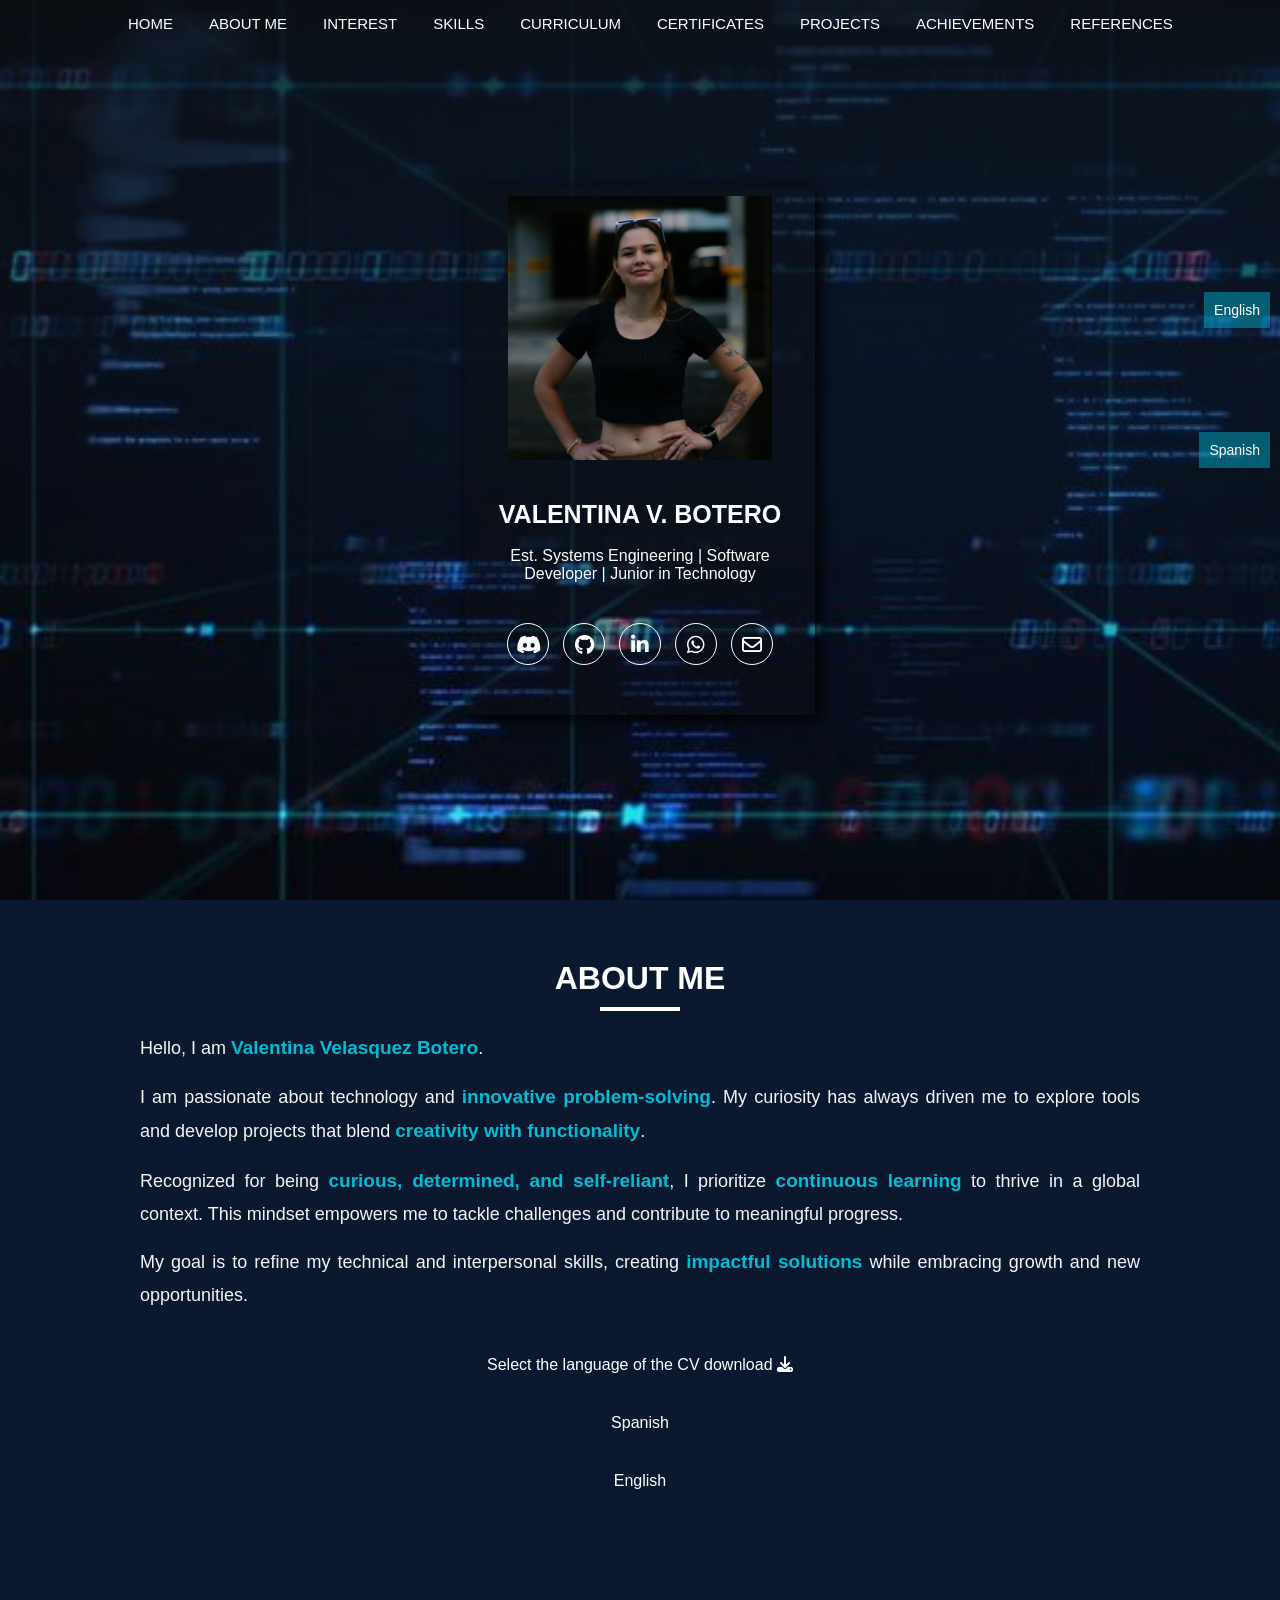
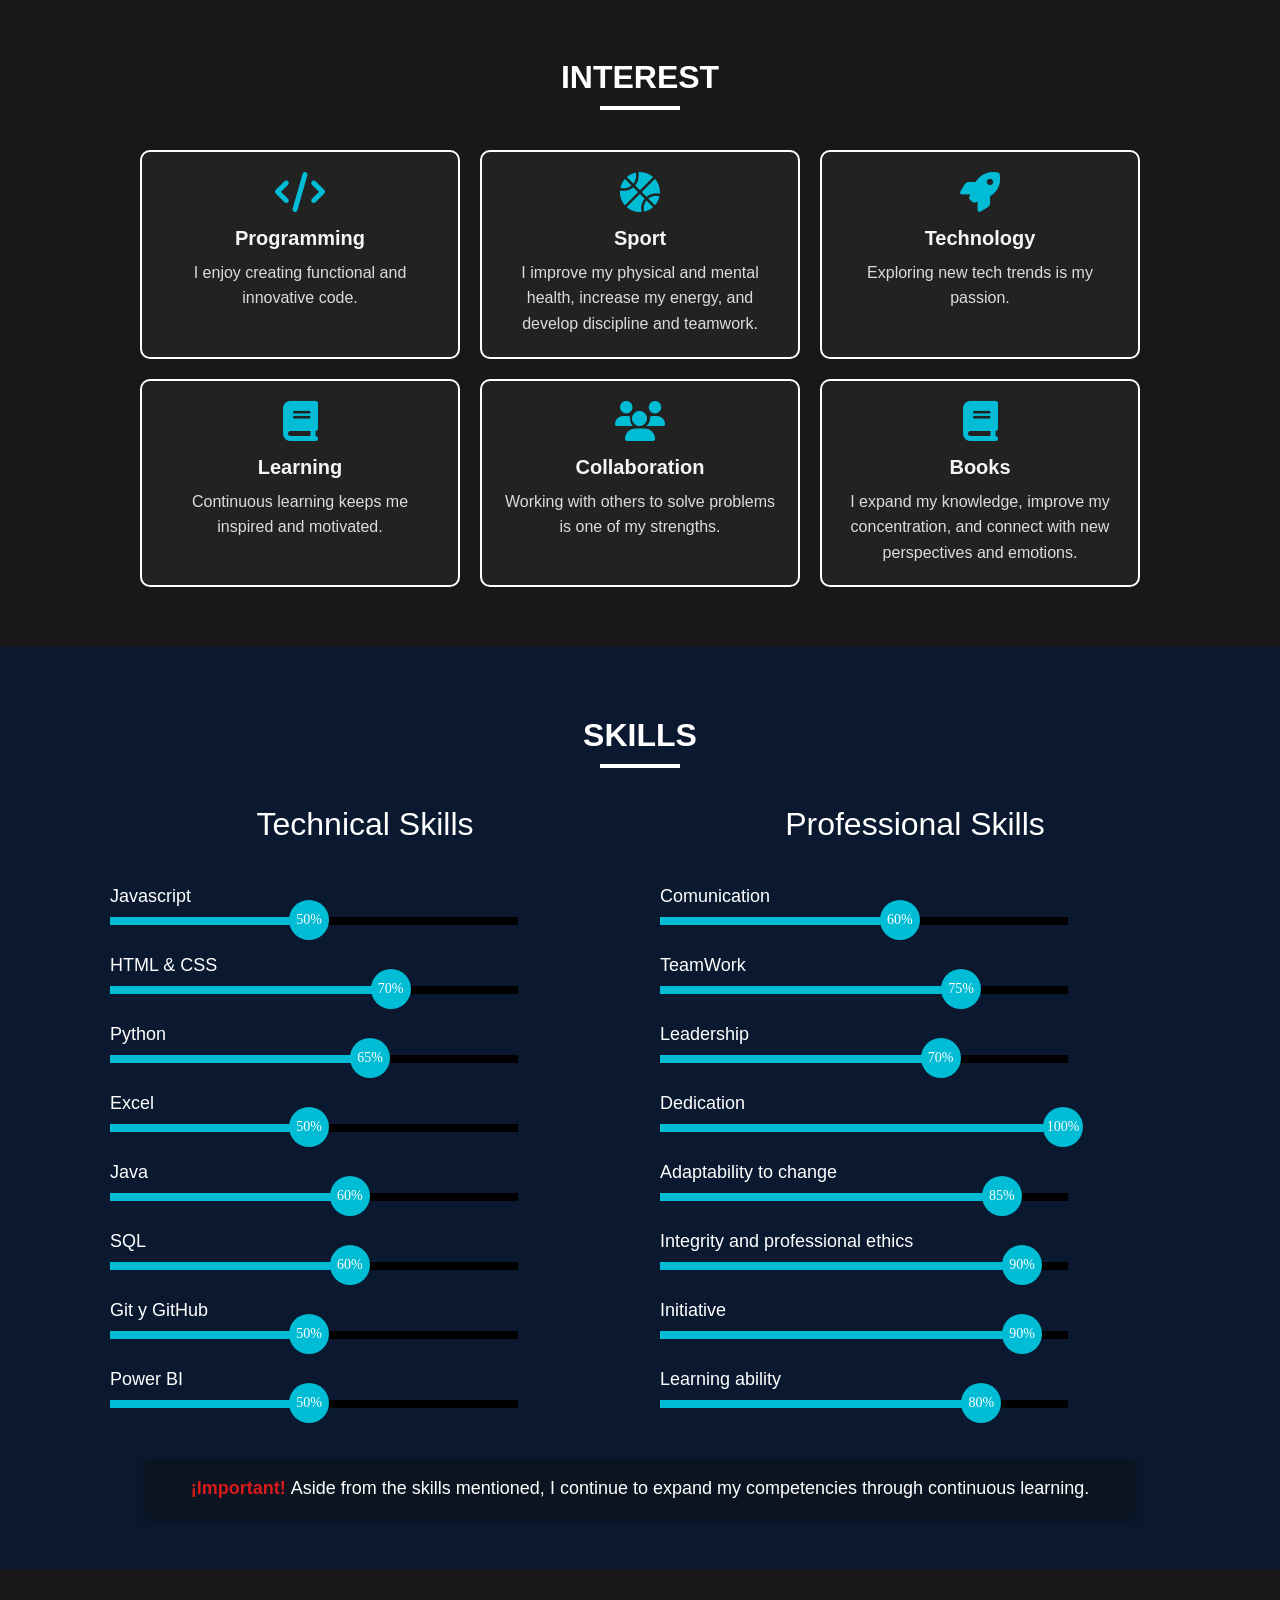
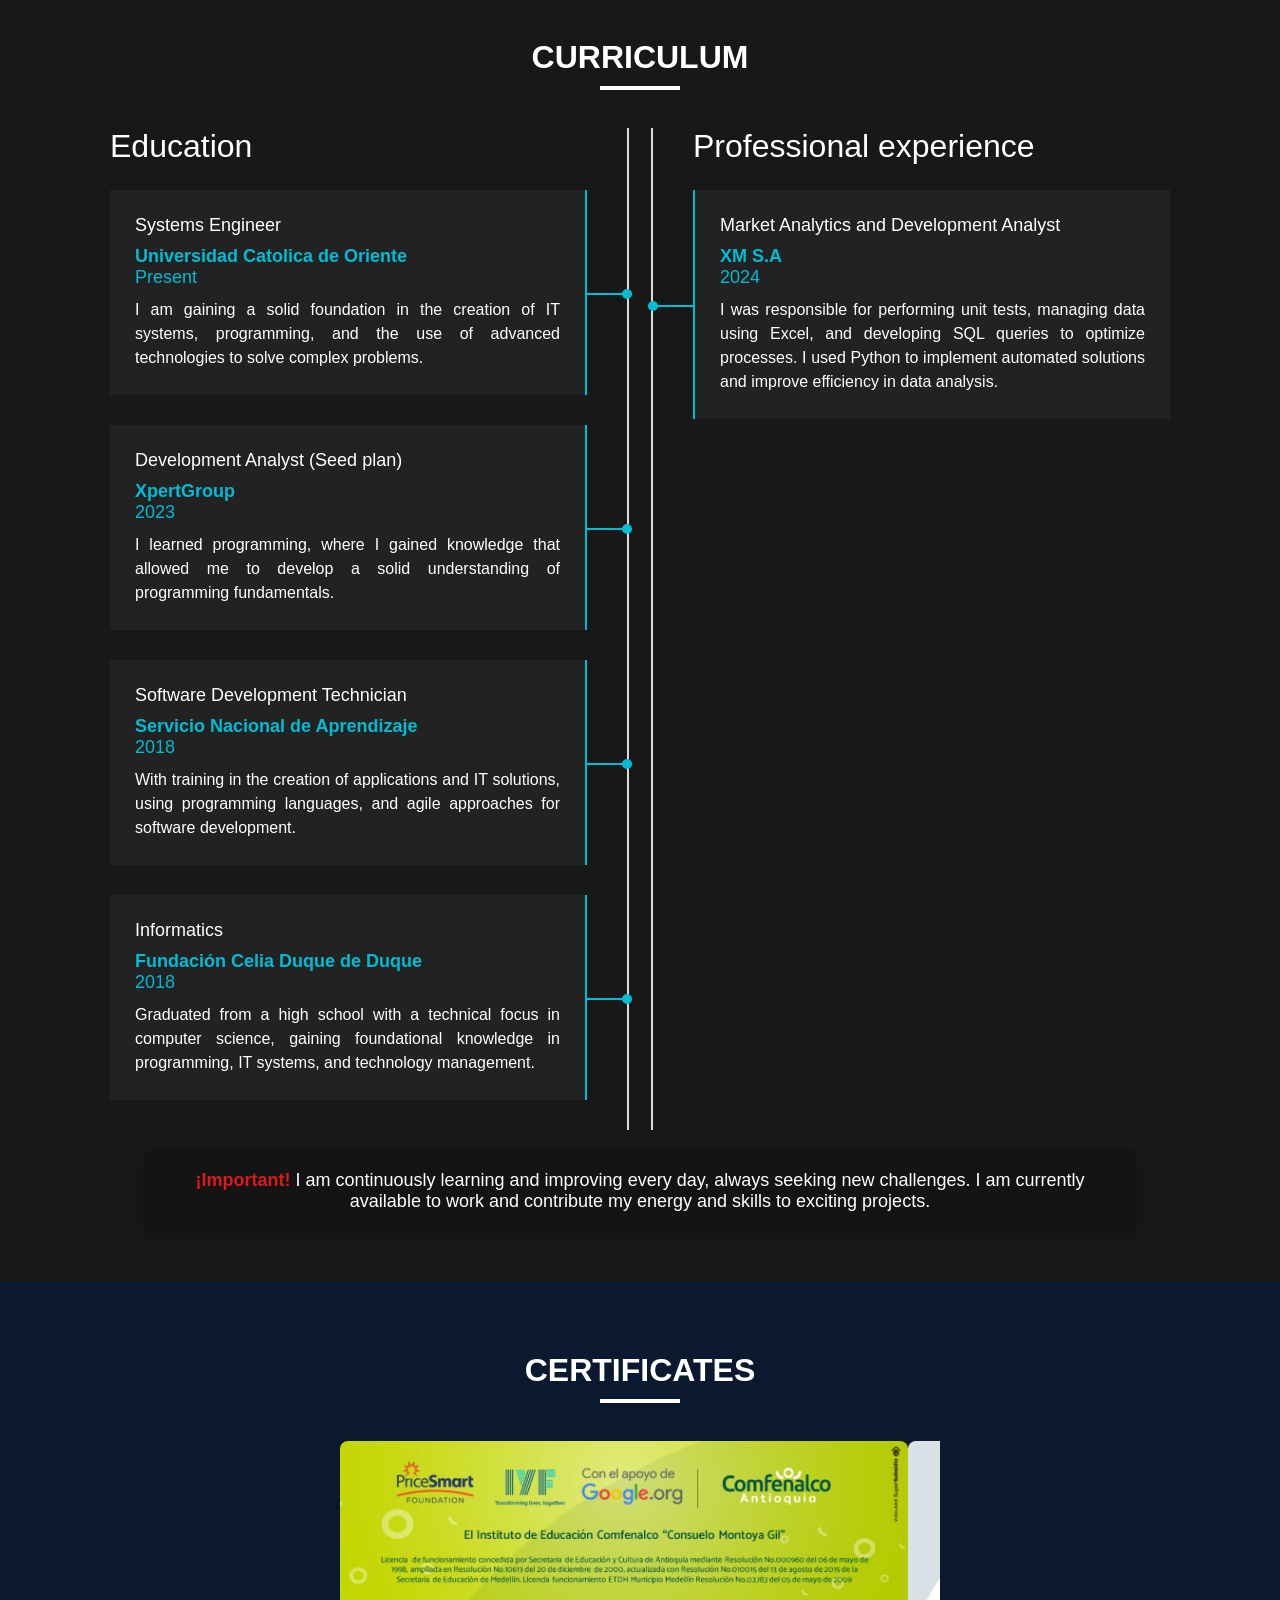
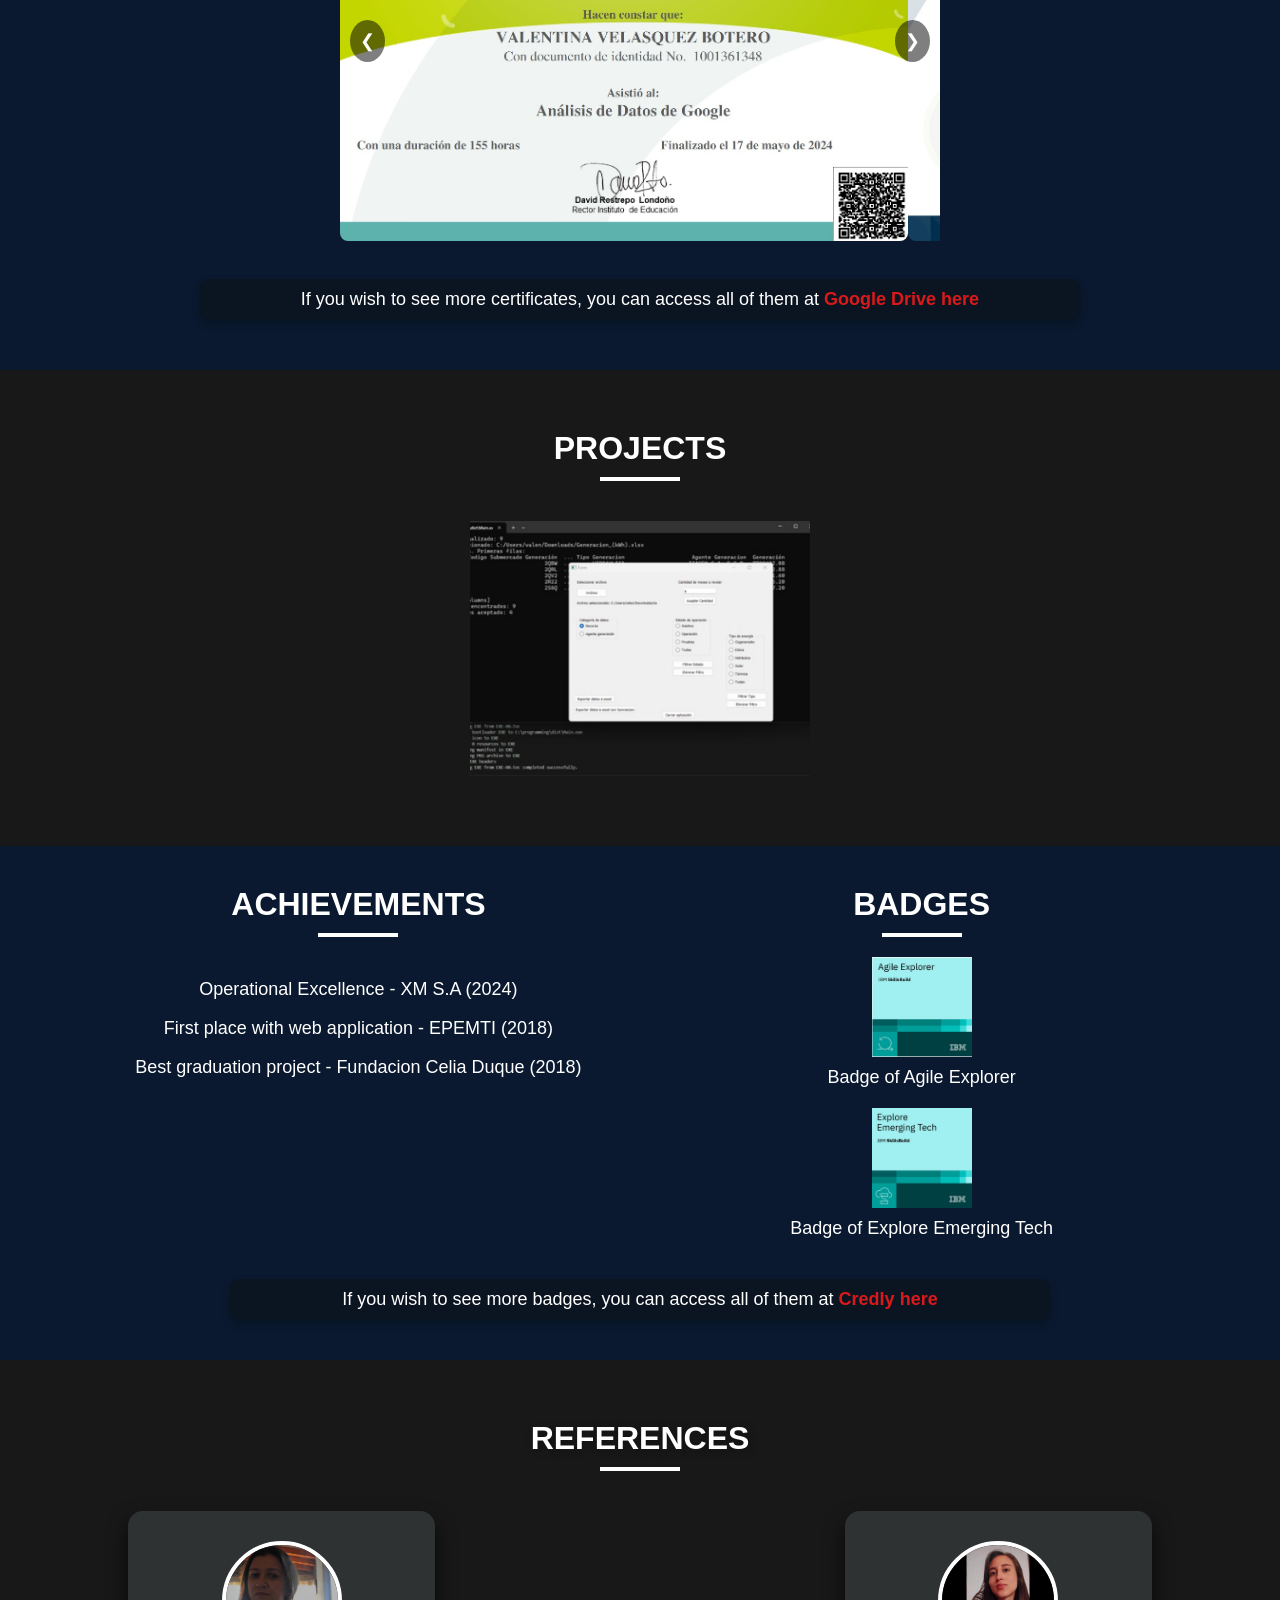
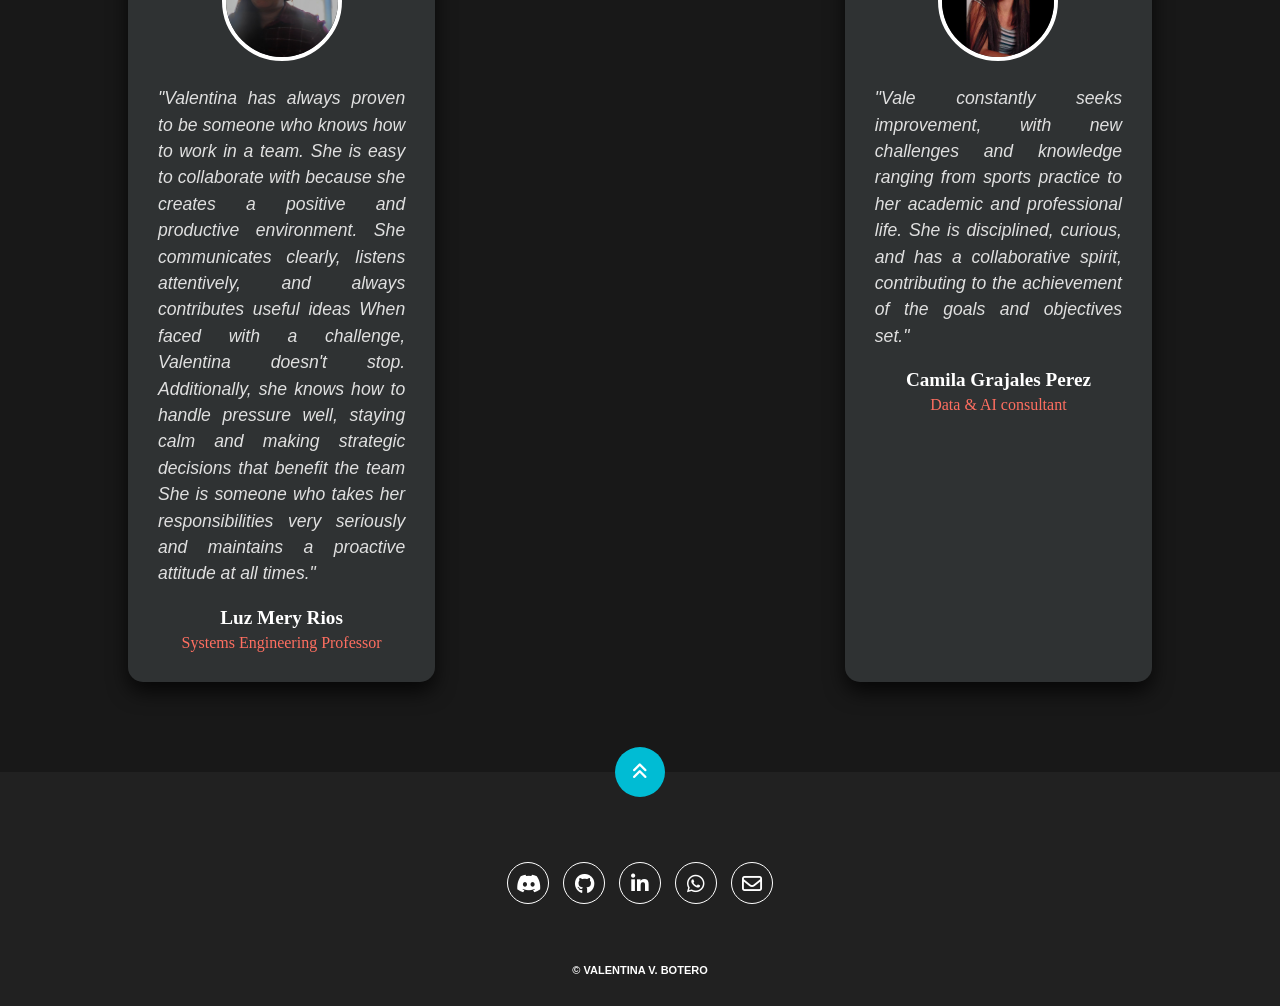
==== commit 3a02c289: "Cambios CV" ====
--- a/index.html
+++ b/index.html
@@ -69,11 +69,21 @@
             <p data-translate="about4"></p>
         </div>
         <br>
-        <button onclick="downloadCV()">
+        <button onclick="toggleLanguageMenu()">
             <span data-translate="download"></span>
             <i class="fa-solid fa-download"></i>
-            <span class="overlay"></span>
+            <div id="languageMenu" class="language-menu">
+                <button onclick="downloadCV('es')" class="language-btn">
+                    Spanish
+                    <span class="overlay"></span>
+                </button>
+                <button onclick="downloadCV('en')" class="language-btn">
+                    English
+                    <span class="overlay"></span>
+                </button>
+            </div>
         </button>
+
     </section>
 <!--------------------------------------------------------------------------------------------------->
 <!-- SESION INTERESES -->
--- a/estilo.css
+++ b/estilo.css
@@ -130,7 +130,7 @@
     max-width: 350px;
     margin: auto;
     text-align: center;
-    border-radius: 20px;
+    border-radius: 20;
     box-shadow: 5px 5px 15px rgba(0, 0, 0, 1.0);
 }
 
@@ -243,7 +243,32 @@
     z-index: 10;
 
 }
-.sobremi button .overlay{
+
+.language-menu {
+    display: none;
+    position: absolute;
+    background-color: white;
+    box-shadow: 0px 8px 16px rgba(0, 0, 0, 0.2);
+    z-index: 1;
+    margin-top: 5px;
+}
+
+.language-btn {
+    cursor: pointer;
+    background-color: transparent;
+    width: fit-content;
+    display: block;
+    margin: 20px auto;
+    padding: 10px 22px;
+    font-size: 16px;
+    color: #fff;
+    position: relative;
+    z-index: 10;
+}
+
+
+/* Estilo para la superposición (overlay) */
+.language-btn .overlay {
     position: absolute;
     top: 0;
     left: 0;
@@ -253,12 +278,16 @@
     transition: 1s;
 }
 
-.sobremi button:hover .overlay{
+.language-btn:hover .overlay {
     width: 100%;
     background-color: #bbbbbb5b;
     color: #000;
-
-}
+}
+
+button {
+    position: relative;
+}
+
 /*---------------------------------------------------------------------------*/
 /*SESION INTERESES*/
 
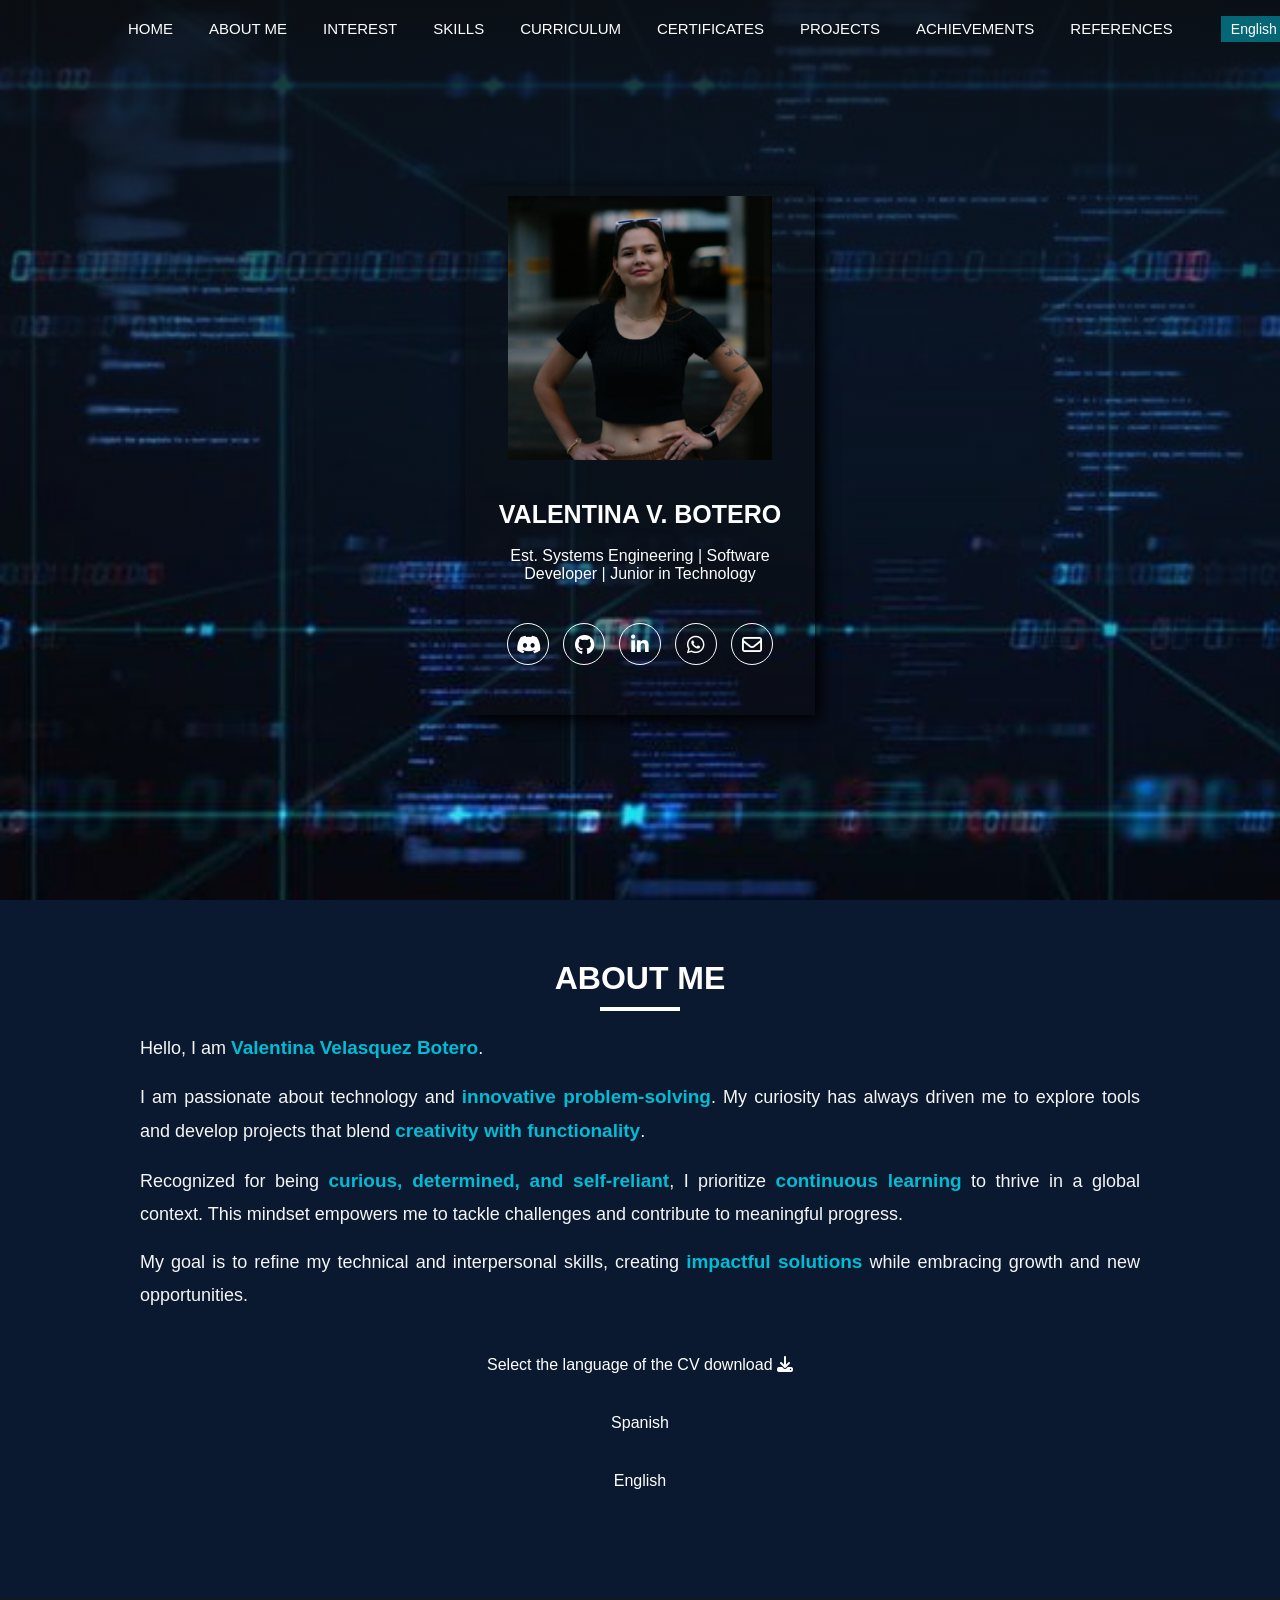
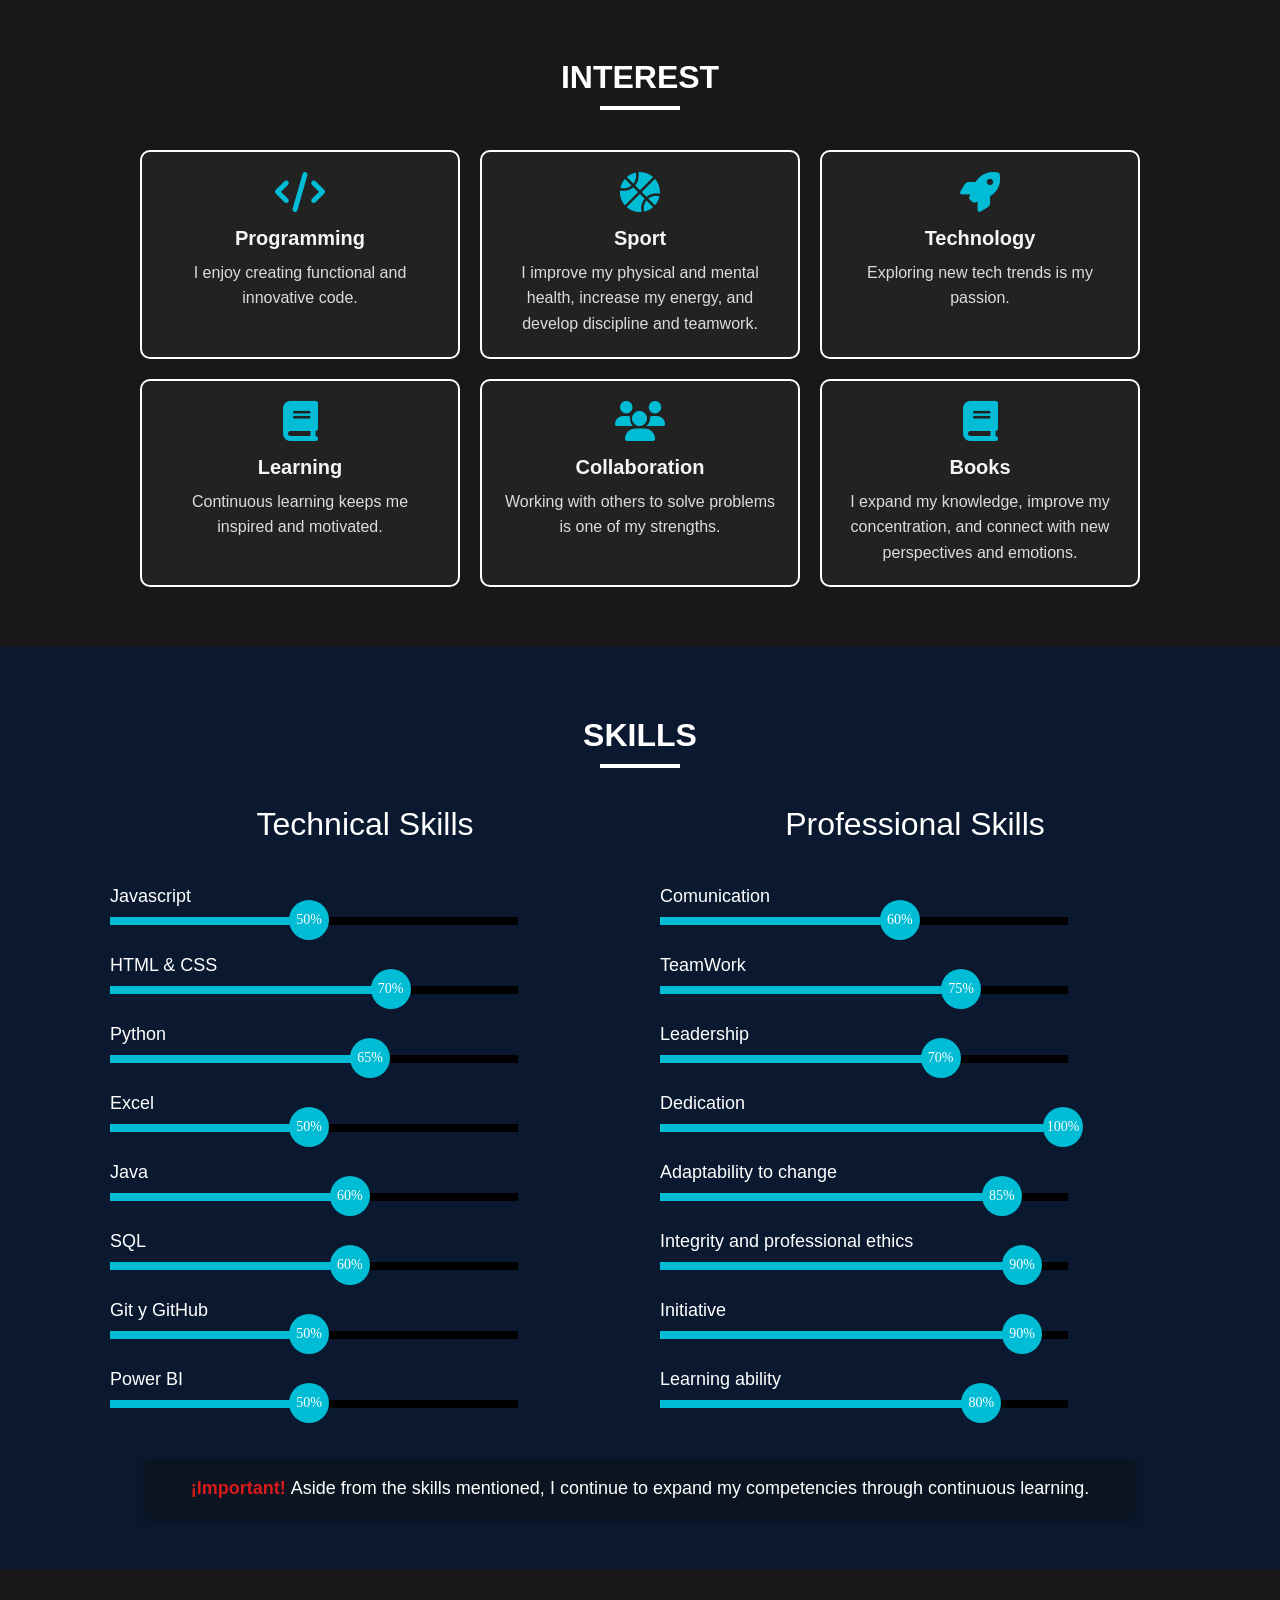
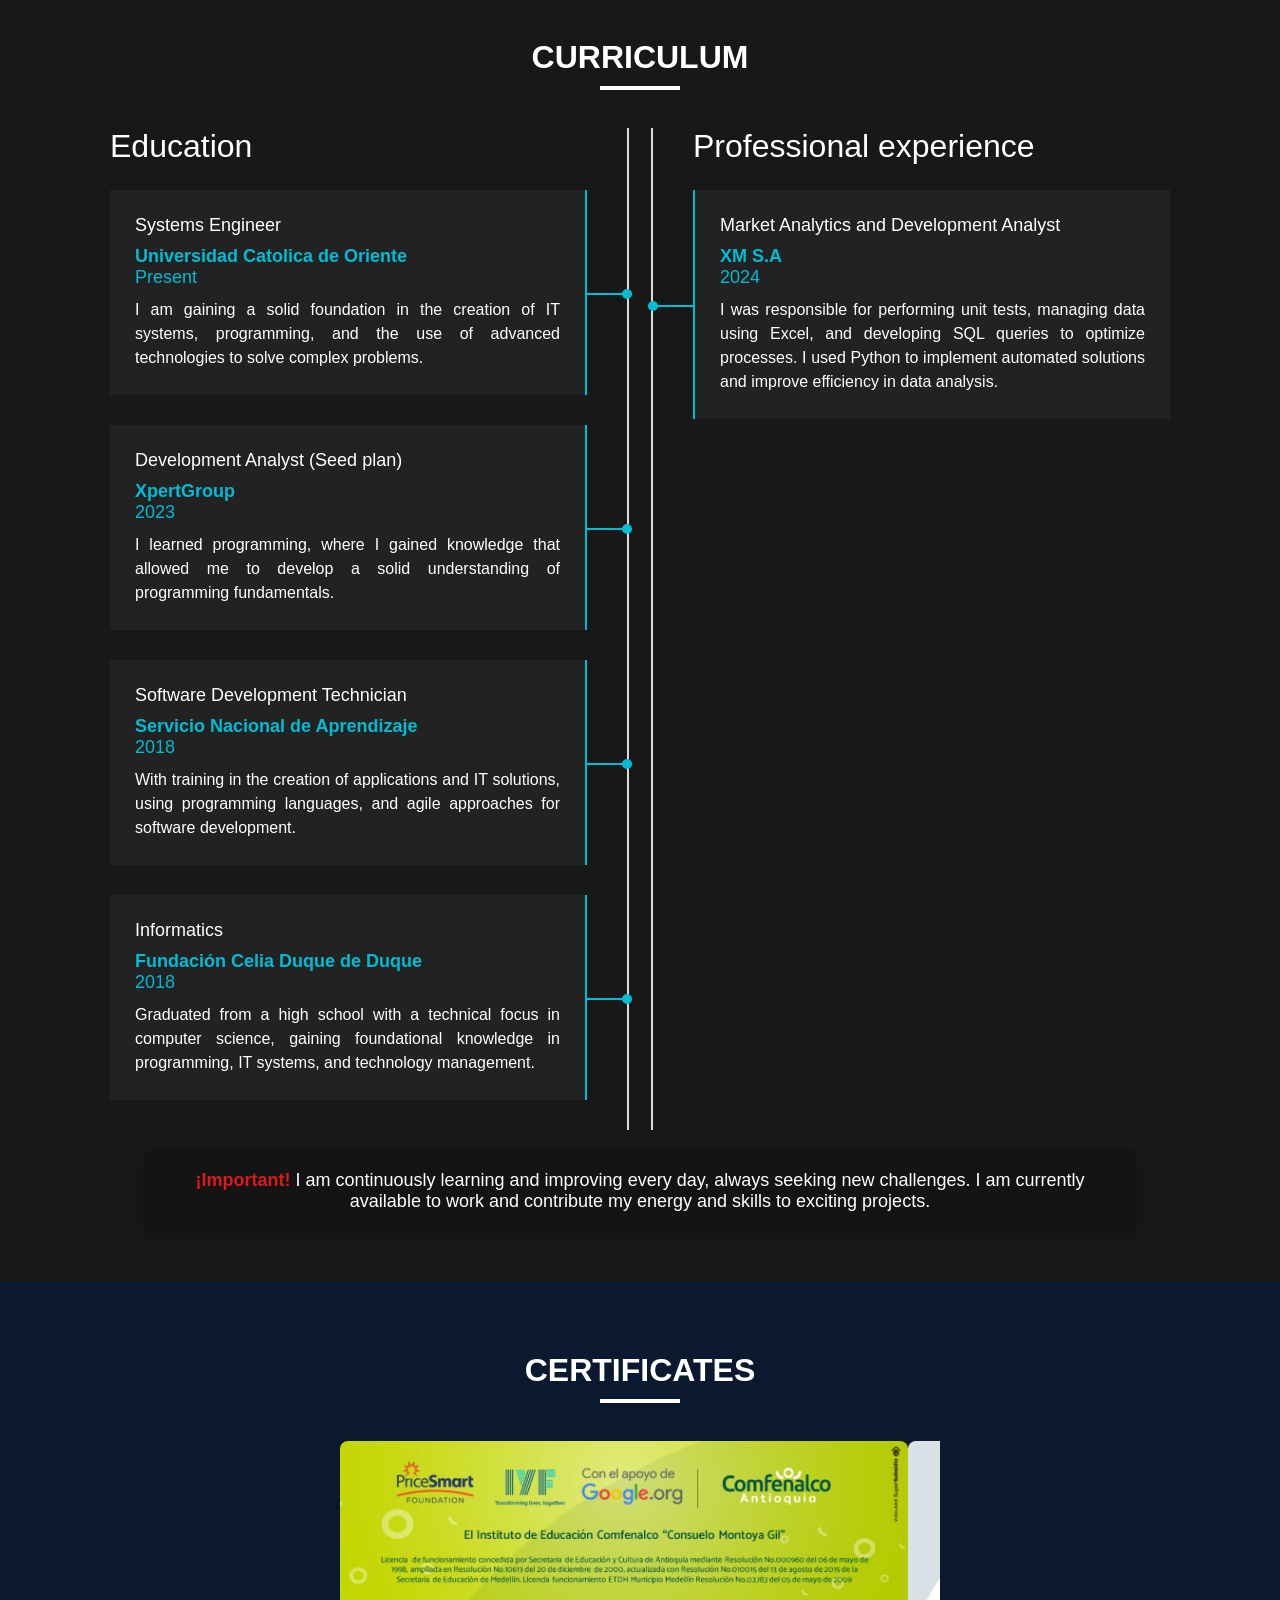
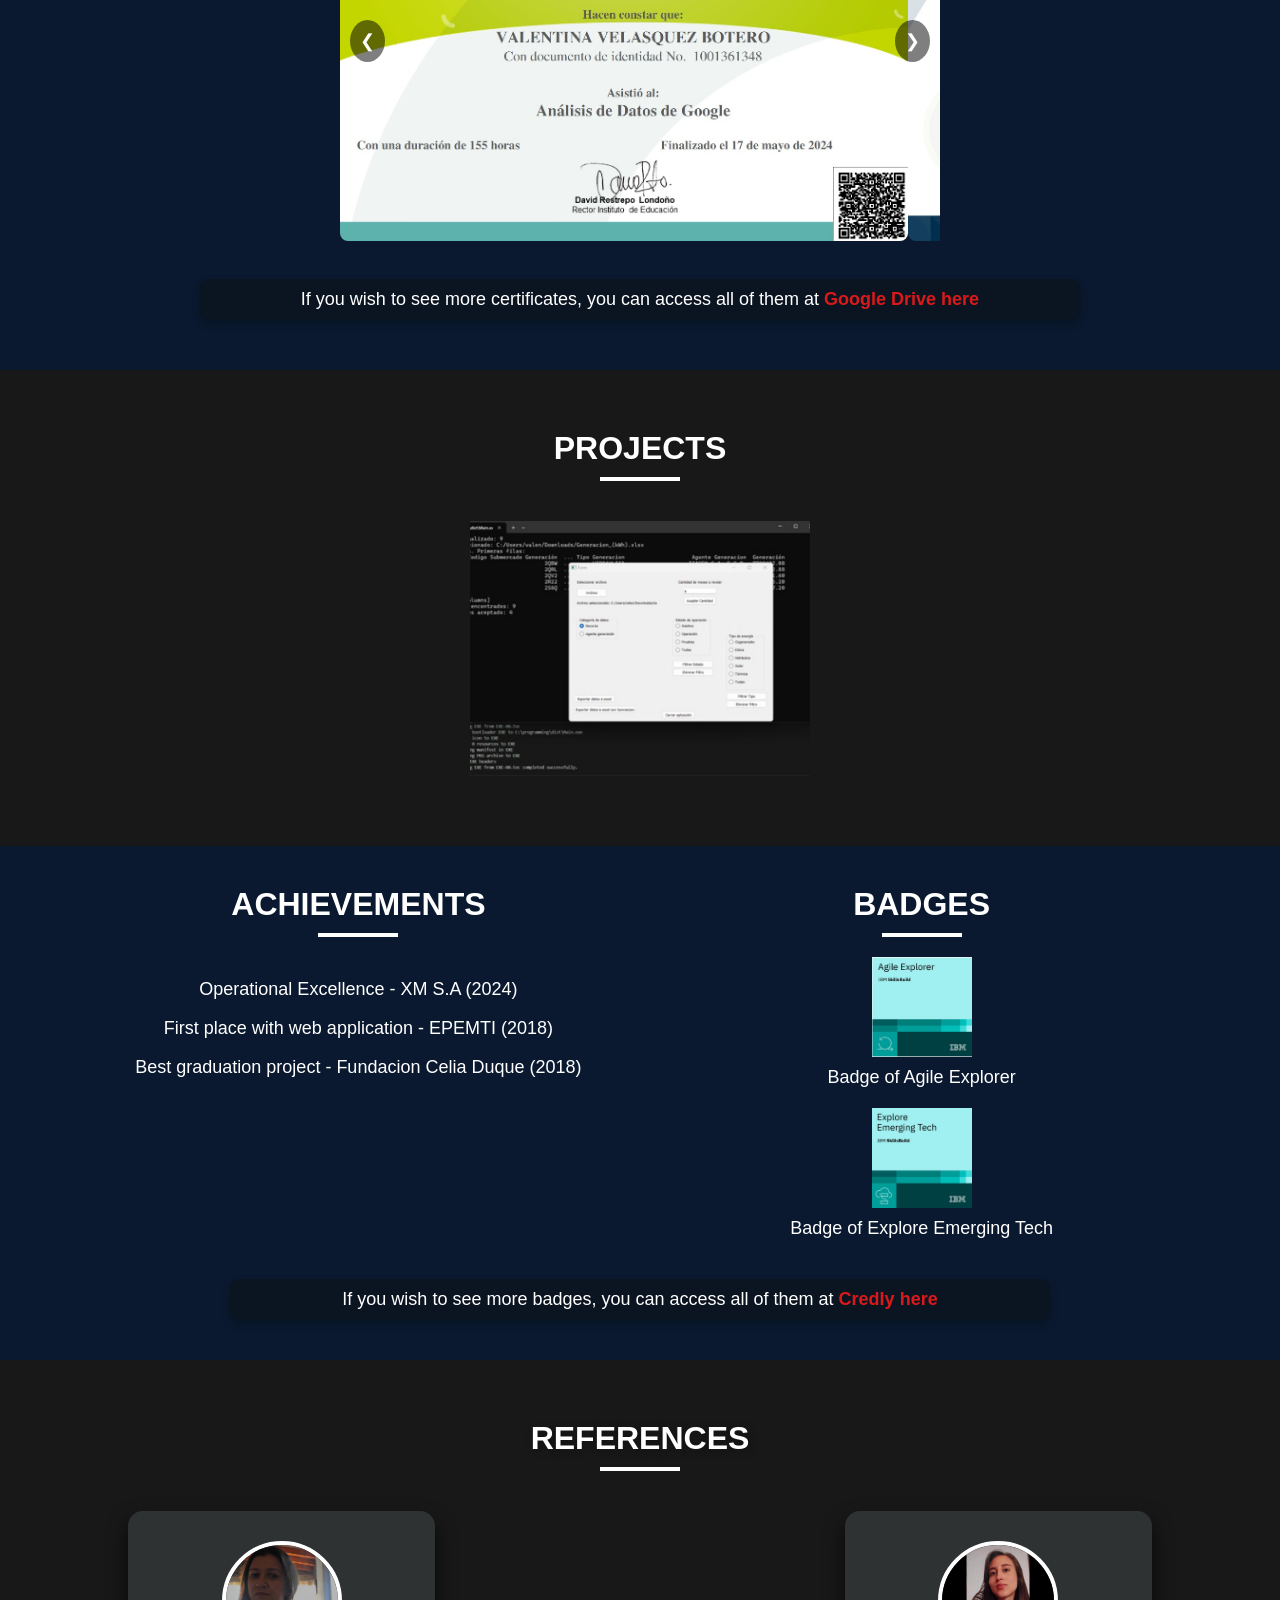
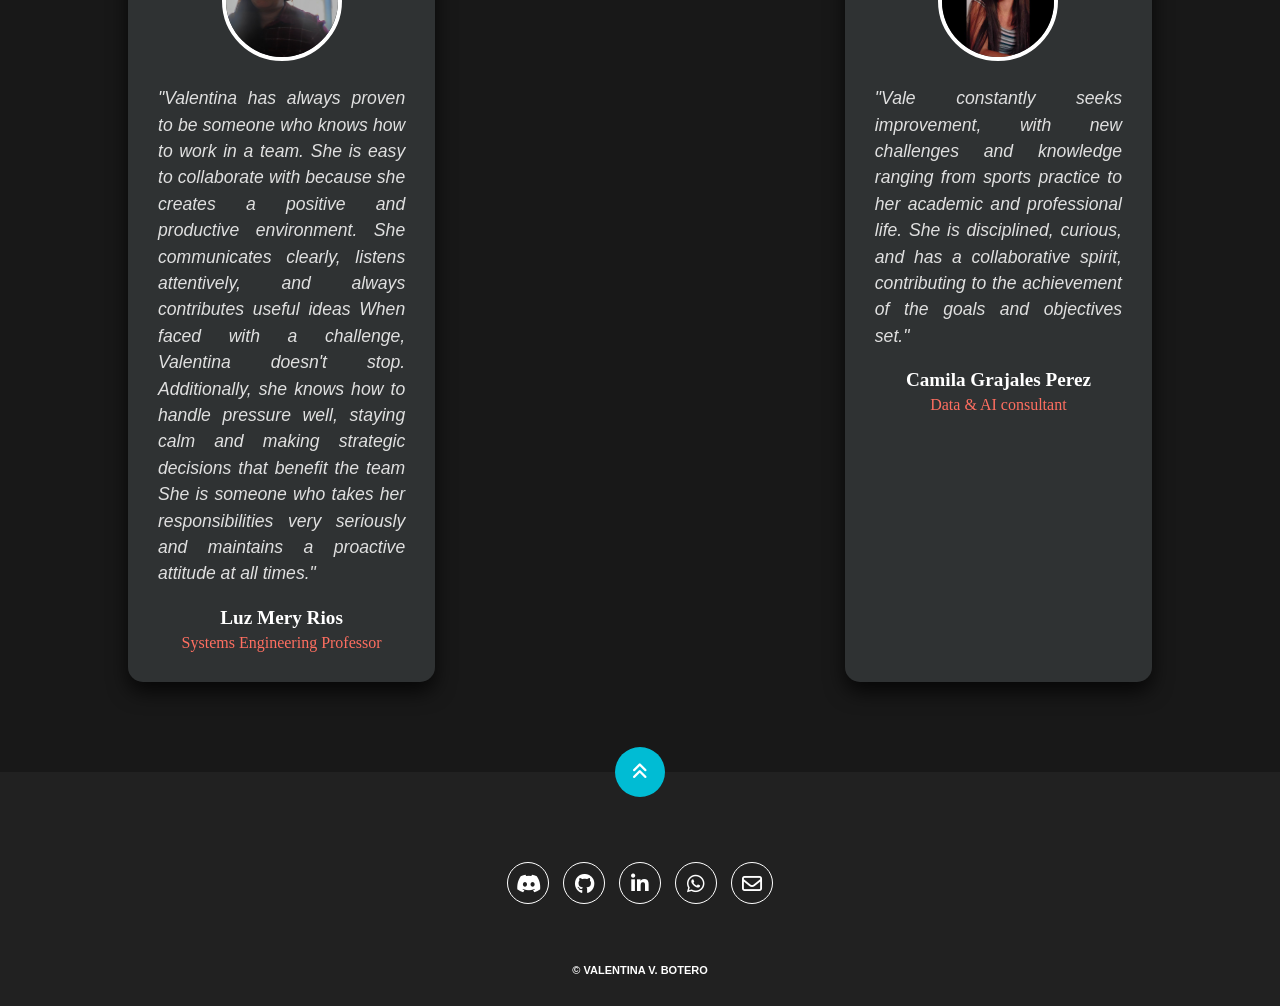
==== commit aa179dbe: "Cambios 1.0" ====
--- a/index.html
+++ b/index.html
@@ -10,11 +10,7 @@
     <link rel="stylesheet" href="estilo.css">
 </head>
 <body>
-    <div class="language-switcher">
-        <button id="spanishButton">Spanish</button>
-        <button id="englishButton">English</button>
-
-    </div>
+
 <!------------------------------------------------------------------------------------------>
 <!-- MENU -->
     <div class="contenedor-header">
@@ -35,7 +31,9 @@
             <div class="nav-responsive" onclick="mostrarOcultarMenu()">
                 <i class="fa-solid fa-bars"></i>
             </div>
-
+            <div class="language-switcher">
+                <button id="languageButton" data-current-lang="en">English</button>
+            </div>
         </header>
     </div>
 
--- a/estilo.css
+++ b/estilo.css
@@ -69,49 +69,33 @@
     left: 370px;
 }
 
-/*---------------------------------------------------------------------*/
+
+/*------------------------------------------------------------------------------*/
 /* Estilo para el selector de idiomas */
 
-#spanishButton {
-    position: absolute;
-    right: 10px;
+#languageButton {
+    position: relative;
+    left: 30px;
     z-index: 100;
     font-size: 14px;
+    top:14px;
+    padding: 5px 10px;
     border-radius: 0px;
-    background-color: #00bbd472;
-}
-
-#spanishButton:hover {
+    background-color: #00bbd480;
+}
+
+#languageButton:hover {
     background-color: #008c9e;
 }
 
-#englishButton {
-    position: absolute;
-    right: 10px;
-    z-index: 100;
-    top: 310px;
-    font-size: 14px;
-    border-radius: 0px;
-    background-color: #00bbd472;
-}
-
-#englishButton:hover {
-    background-color: #008c9e;
-}
-
-@media (max-width: 768px) {
-
-    #spanishButton {
-        right: auto;
-        left: 10px;
-    }
-
-    #englishButton {
-        right: auto;
-        left: 10px;
-        top: 300px;
-    }
-}
+/* Estilos para pantallas pequeñas */
+@media (max-width: 1200px) {
+    #languageButton {
+        left: auto;
+        right: 350px;
+    }
+}
+
 /*----------------------------------------------------------------------------*/
 /* SECCION INICIO*/
 .inicio{
@@ -267,7 +251,6 @@
 }
 
 
-/* Estilo para la superposición (overlay) */
 .language-btn .overlay {
     position: absolute;
     top: 0;
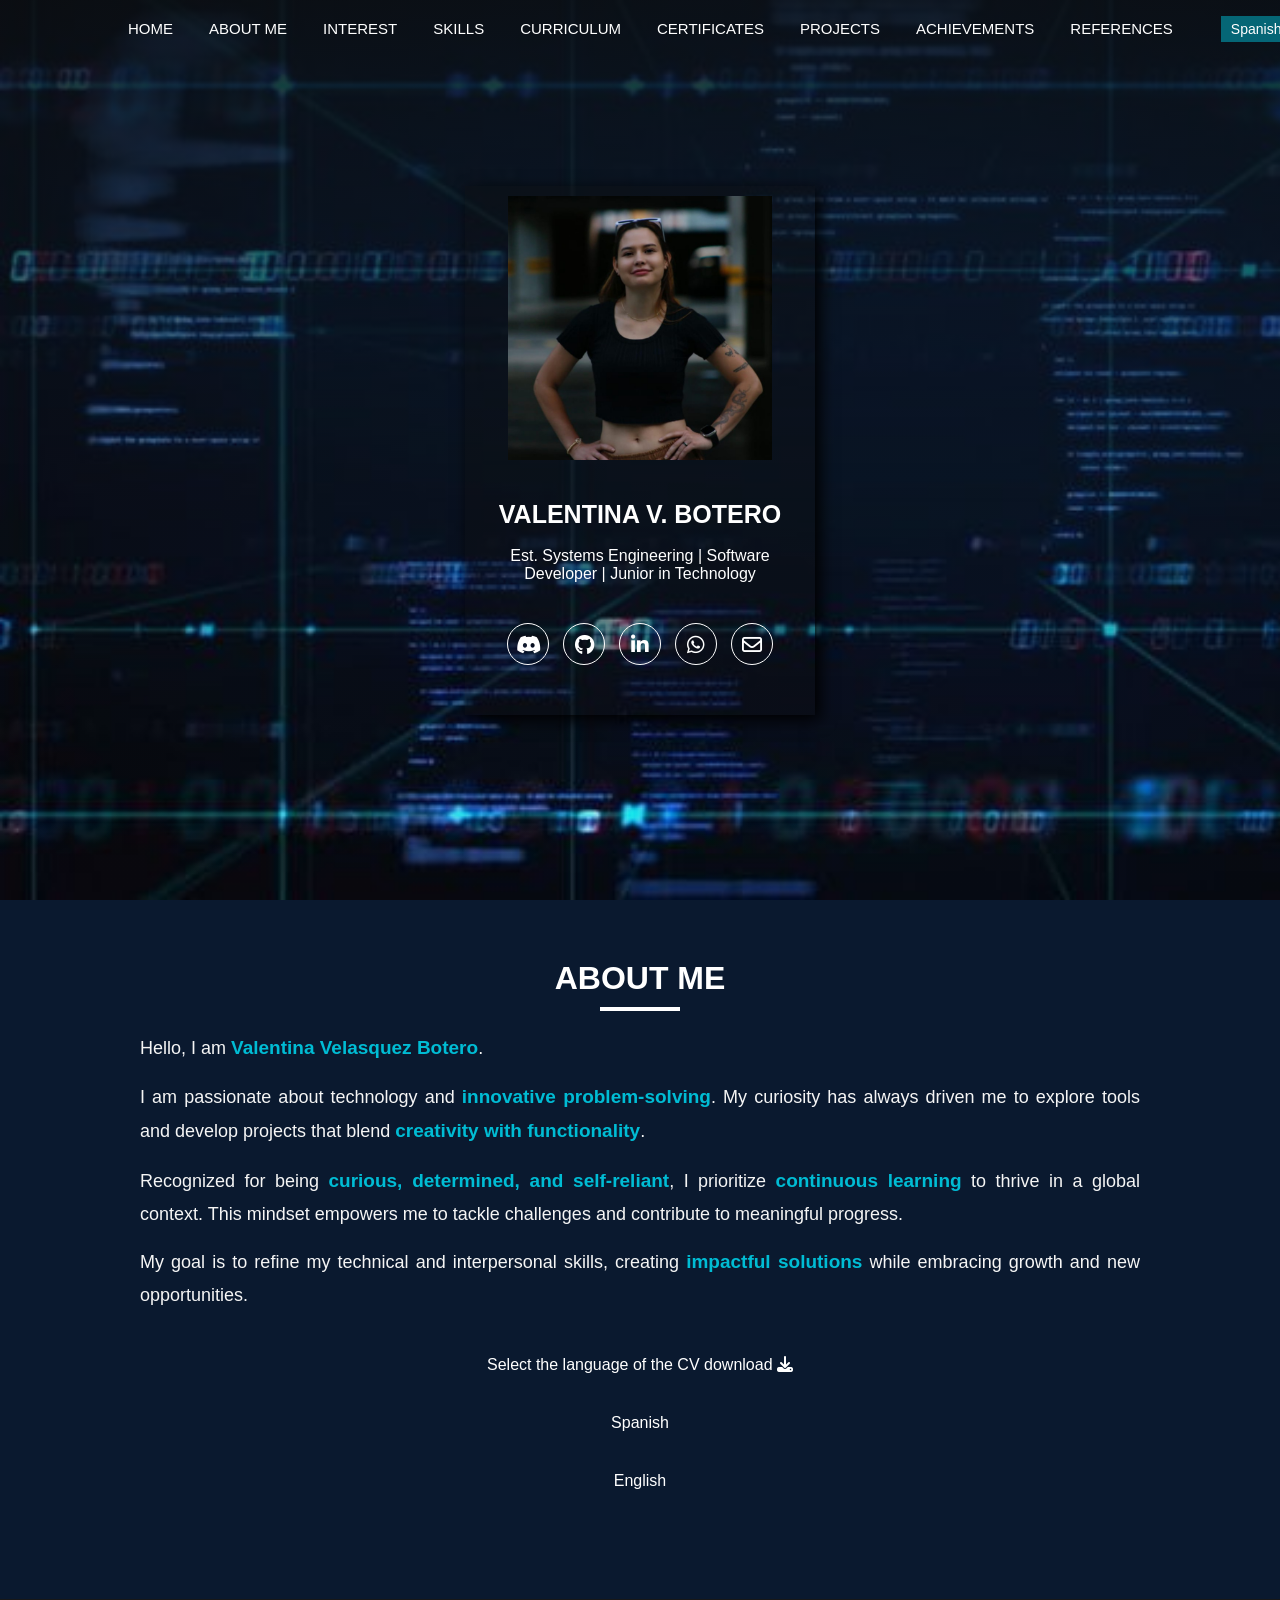
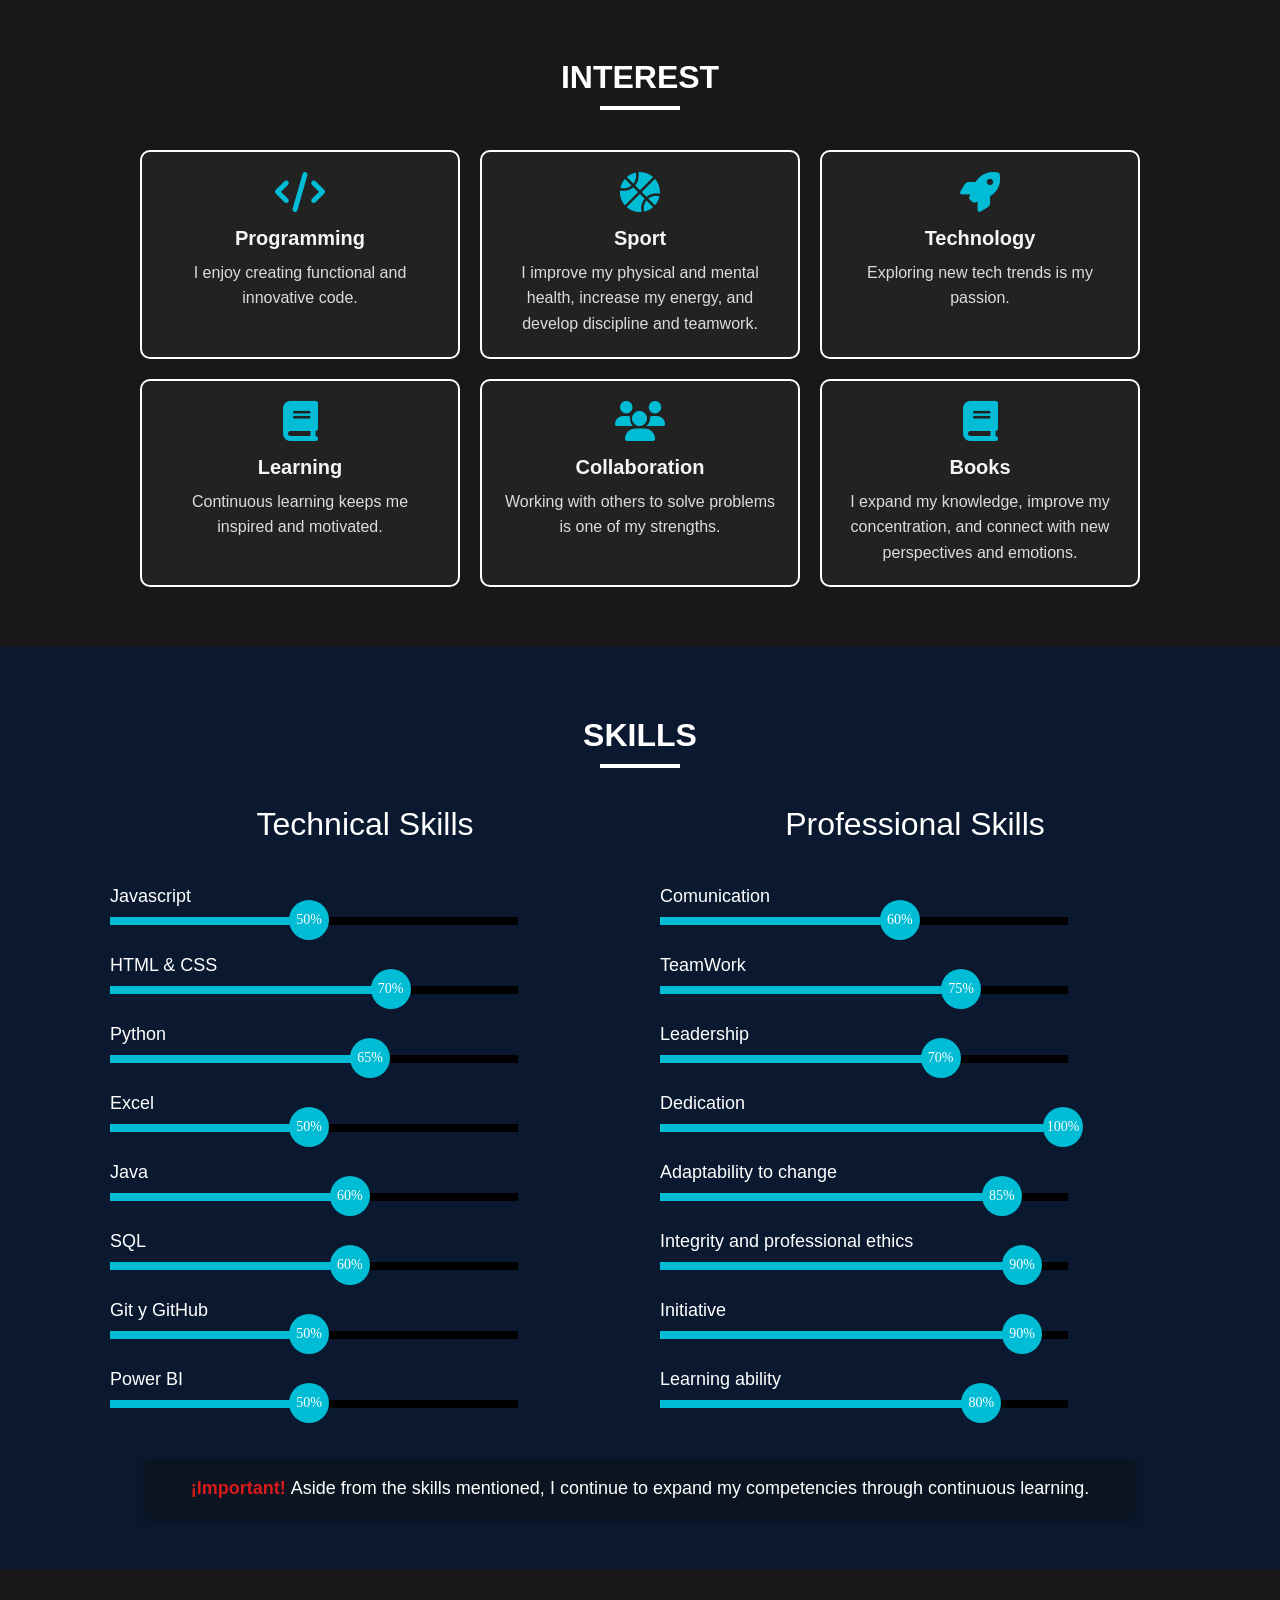
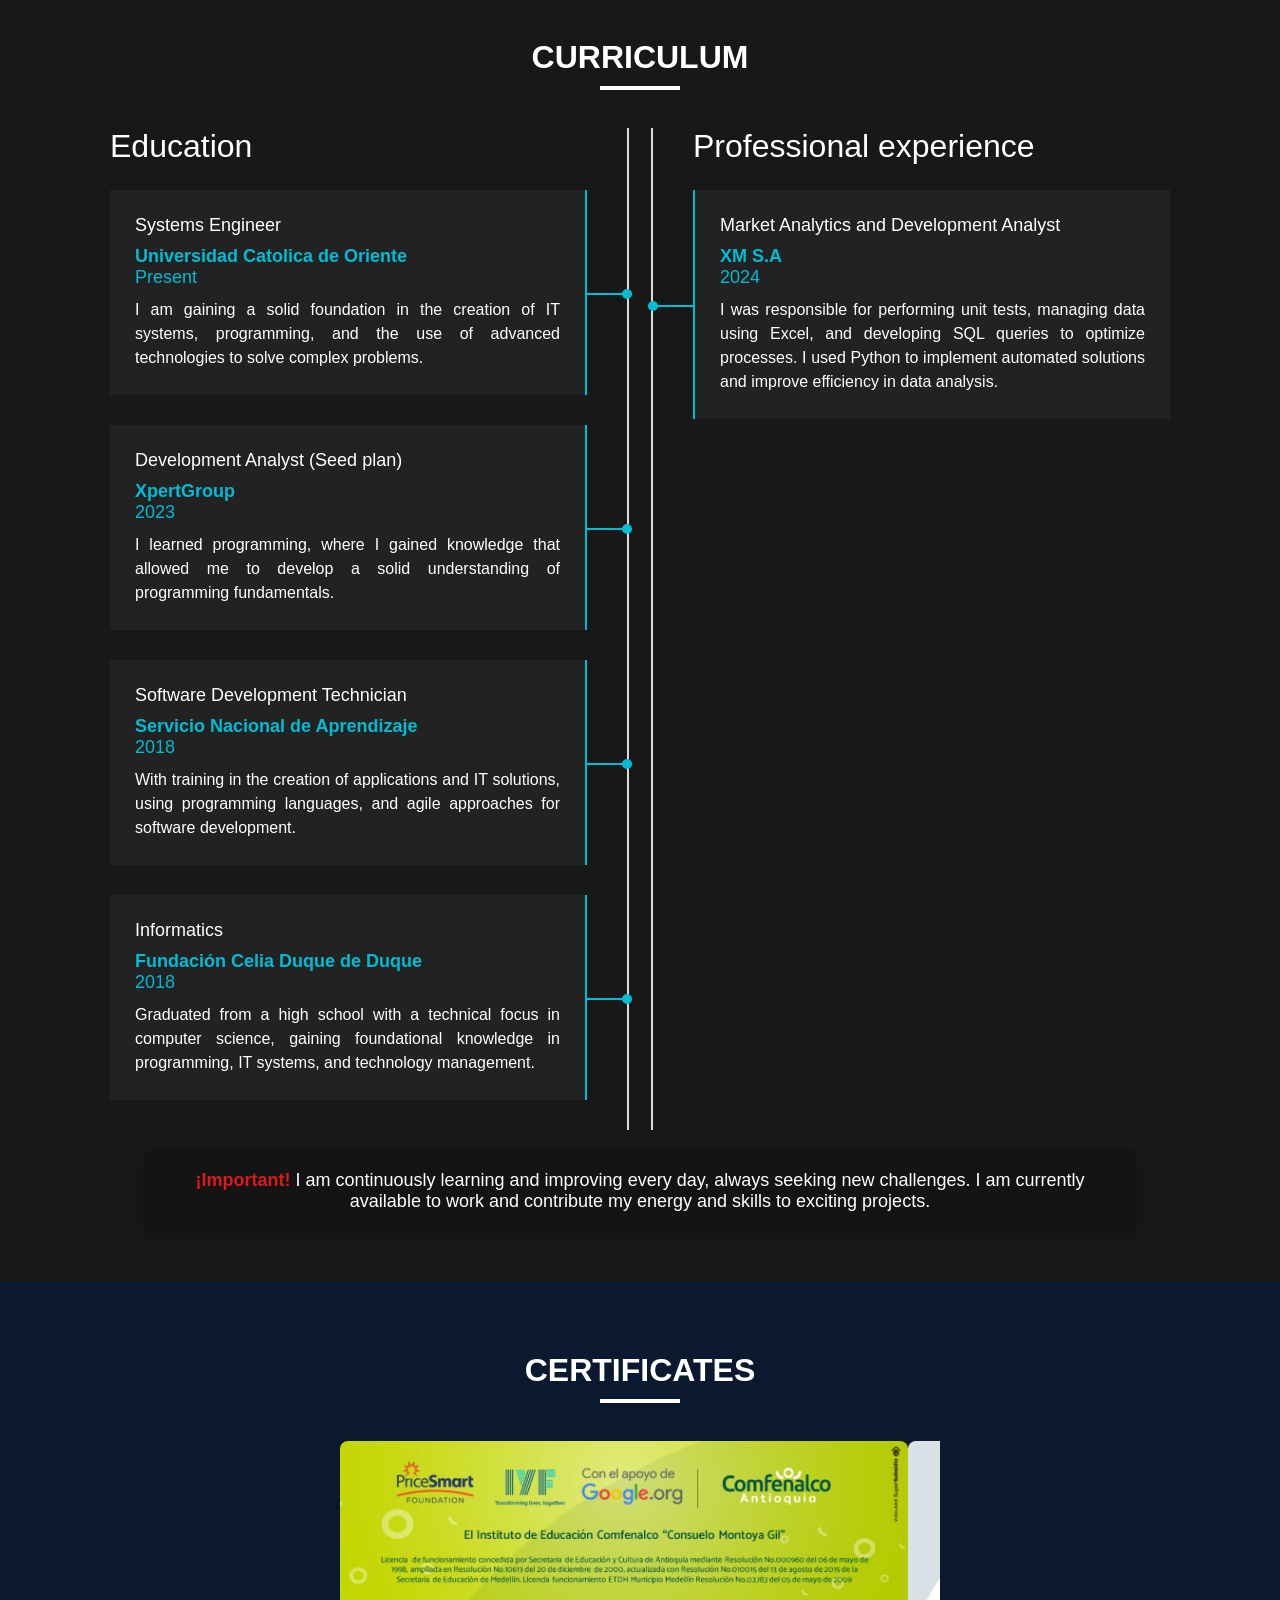
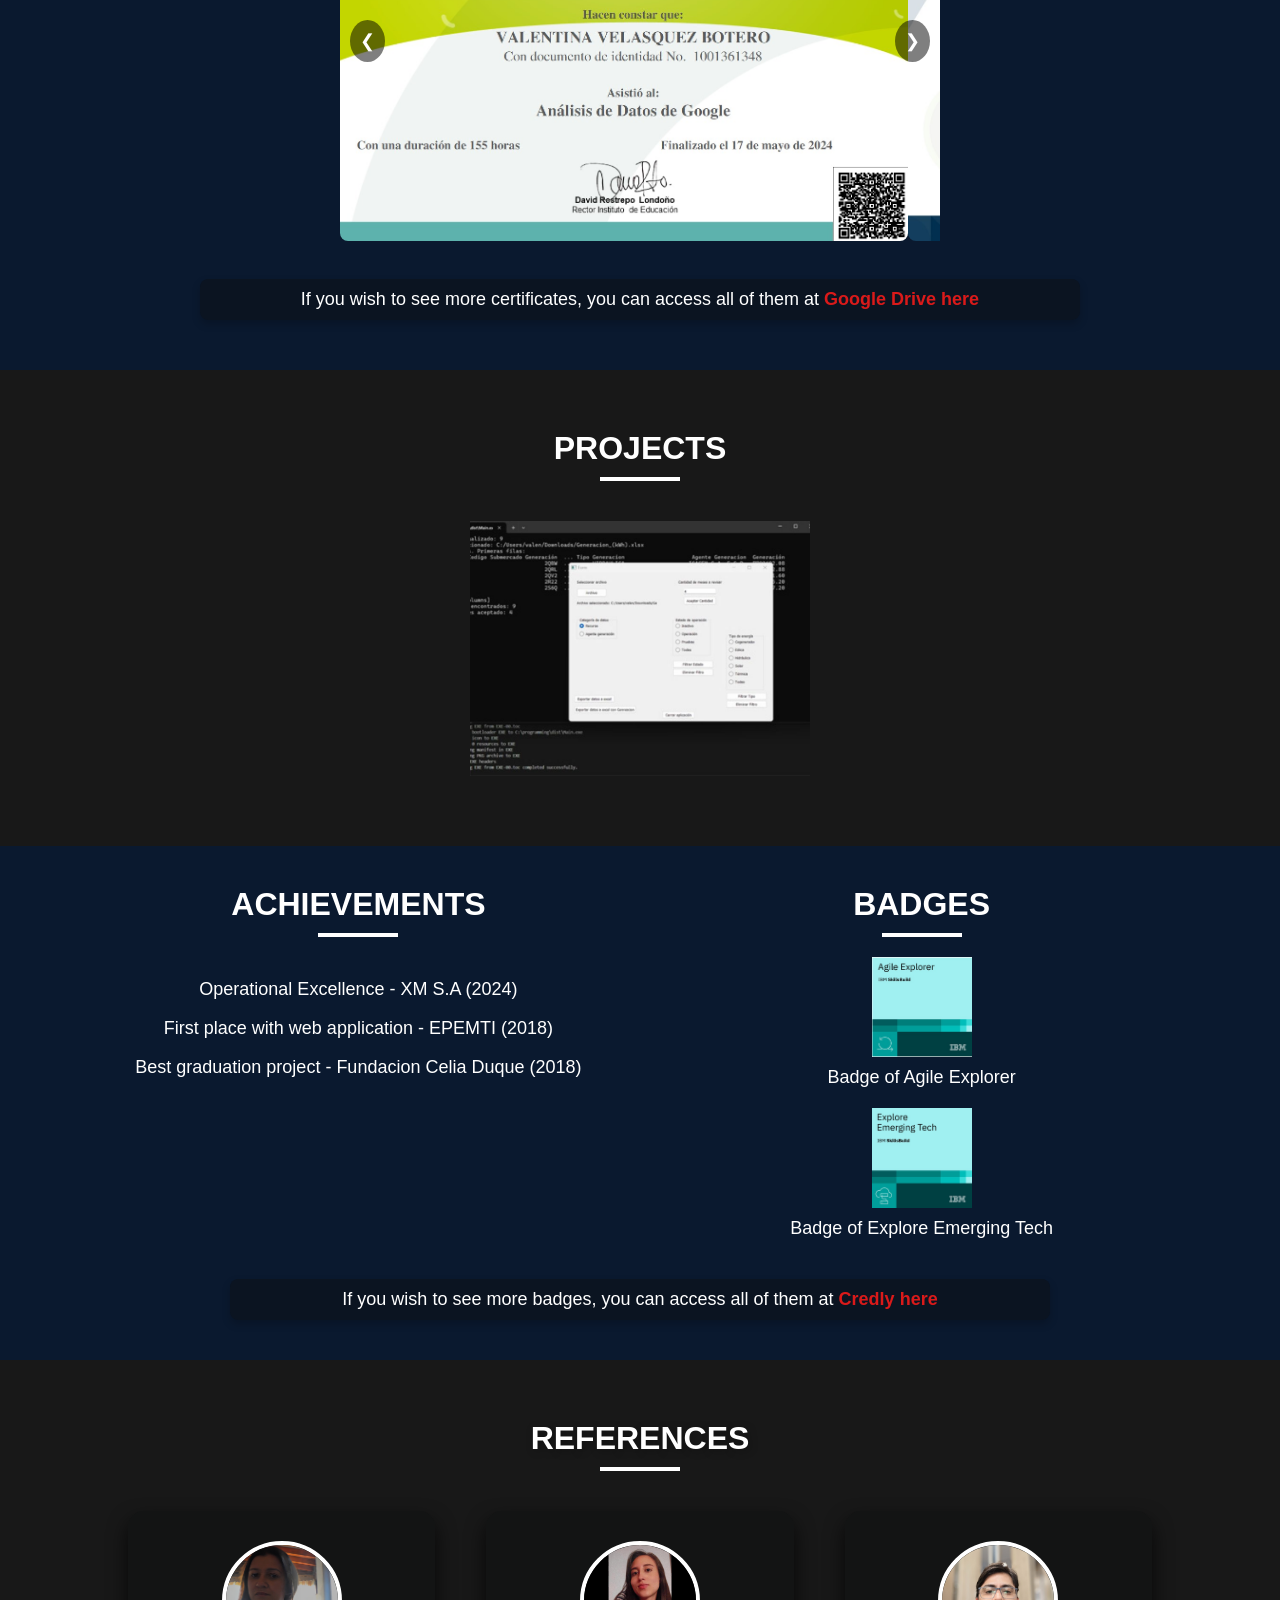
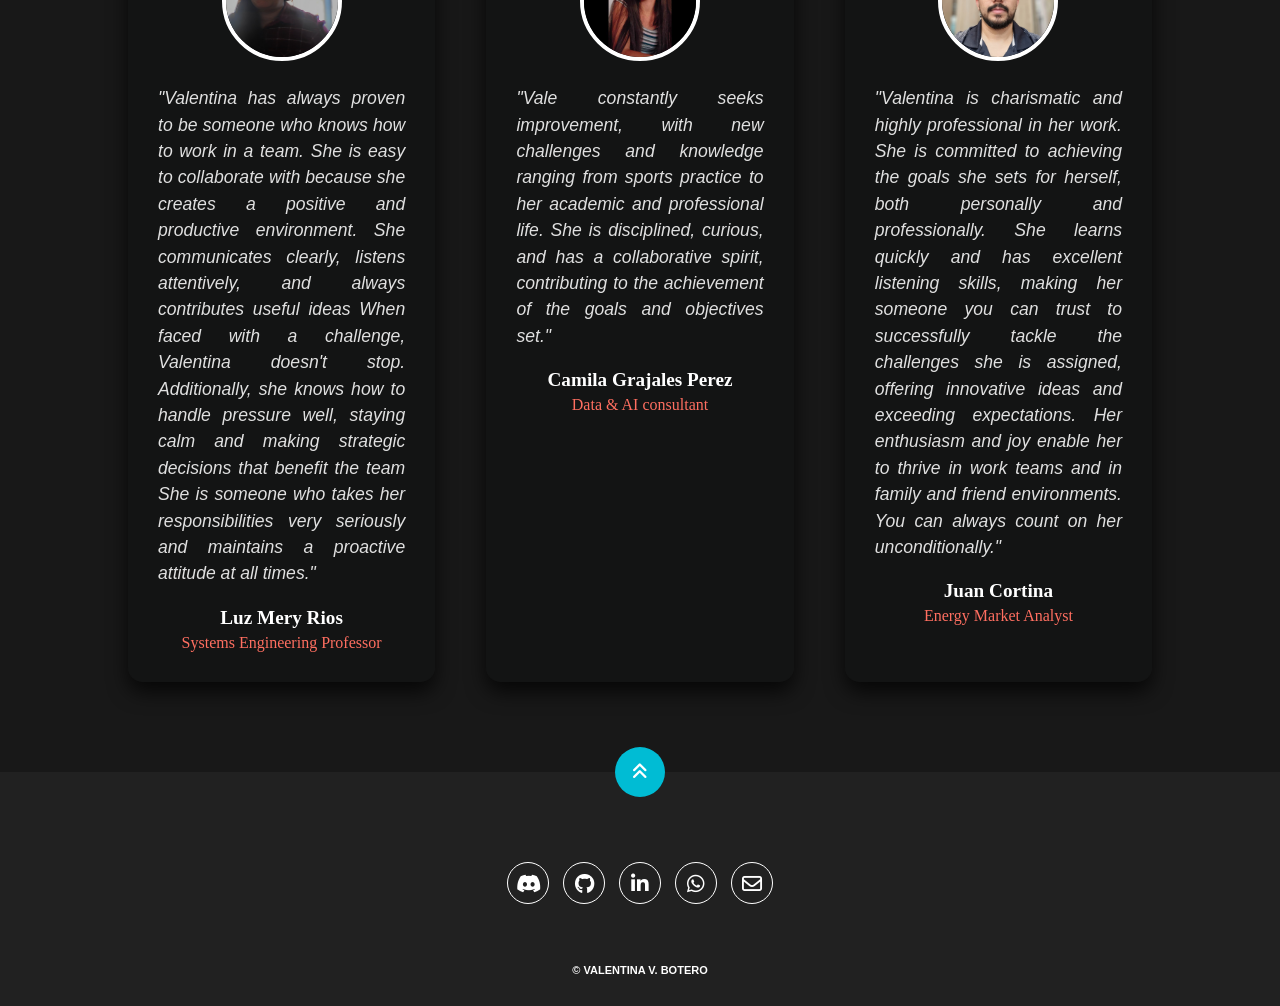
==== commit 0ebc8d72: "Actualizacion de texto y agregacion de referencia" ====
--- a/index.html
+++ b/index.html
@@ -459,10 +459,16 @@
                 <p class="cargo" data-translate="referencesc1"></p>
             </div>
             <div class="referencia">
-                <img src="./img/cami.jpg" alt="Foto de Referencia 1">
+                <img src="./img/cami.jpg" alt="Foto de Referencia 2">
                 <blockquote data-translate="references2"></blockquote>
                 <p class="nombre">Camila Grajales Perez</p>
                 <p class="cargo" data-translate="referencesc2"></p>
+            </div>
+            <div class="referencia">
+                <img src="./img/juancor.jpg" alt="Foto de Referencia 3">
+                <blockquote data-translate="references3"></blockquote>
+                <p class="nombre">Juan Cortina</p>
+                <p class="cargo" data-translate="referencesc3"></p>
             </div>
         </div>
     </div>
--- a/estilo.css
+++ b/estilo.css
@@ -92,7 +92,7 @@
 @media (max-width: 1200px) {
     #languageButton {
         left: auto;
-        right: 350px;
+        right: 340px;
     }
 }
 
@@ -1150,7 +1150,7 @@
 }
 
 .referencia {
-    background-color: #3c4142a7;
+    background-color: #121313a7;
     border-radius: 15px;
     width: 30%;
     padding: 30px;
@@ -1177,7 +1177,7 @@
 
 .referencia:hover {
     transform: scale(1.05); 
-    box-shadow: 0 15px 30px rgba(0, 0, 0, 0.3);
+    box-shadow: 0 15px 30px rgba(41, 200, 208, 0.467);
 }
 
 .referencia img {
@@ -1192,7 +1192,7 @@
 
 .referencia img:hover {
     transform: scale(1.2); 
-    box-shadow: 0 0 20px rgba(190, 193, 199, 0.8); 
+    box-shadow: 0 0 20px rgba(27, 27, 27, 0.8); 
 }
 
 .referencia blockquote {
